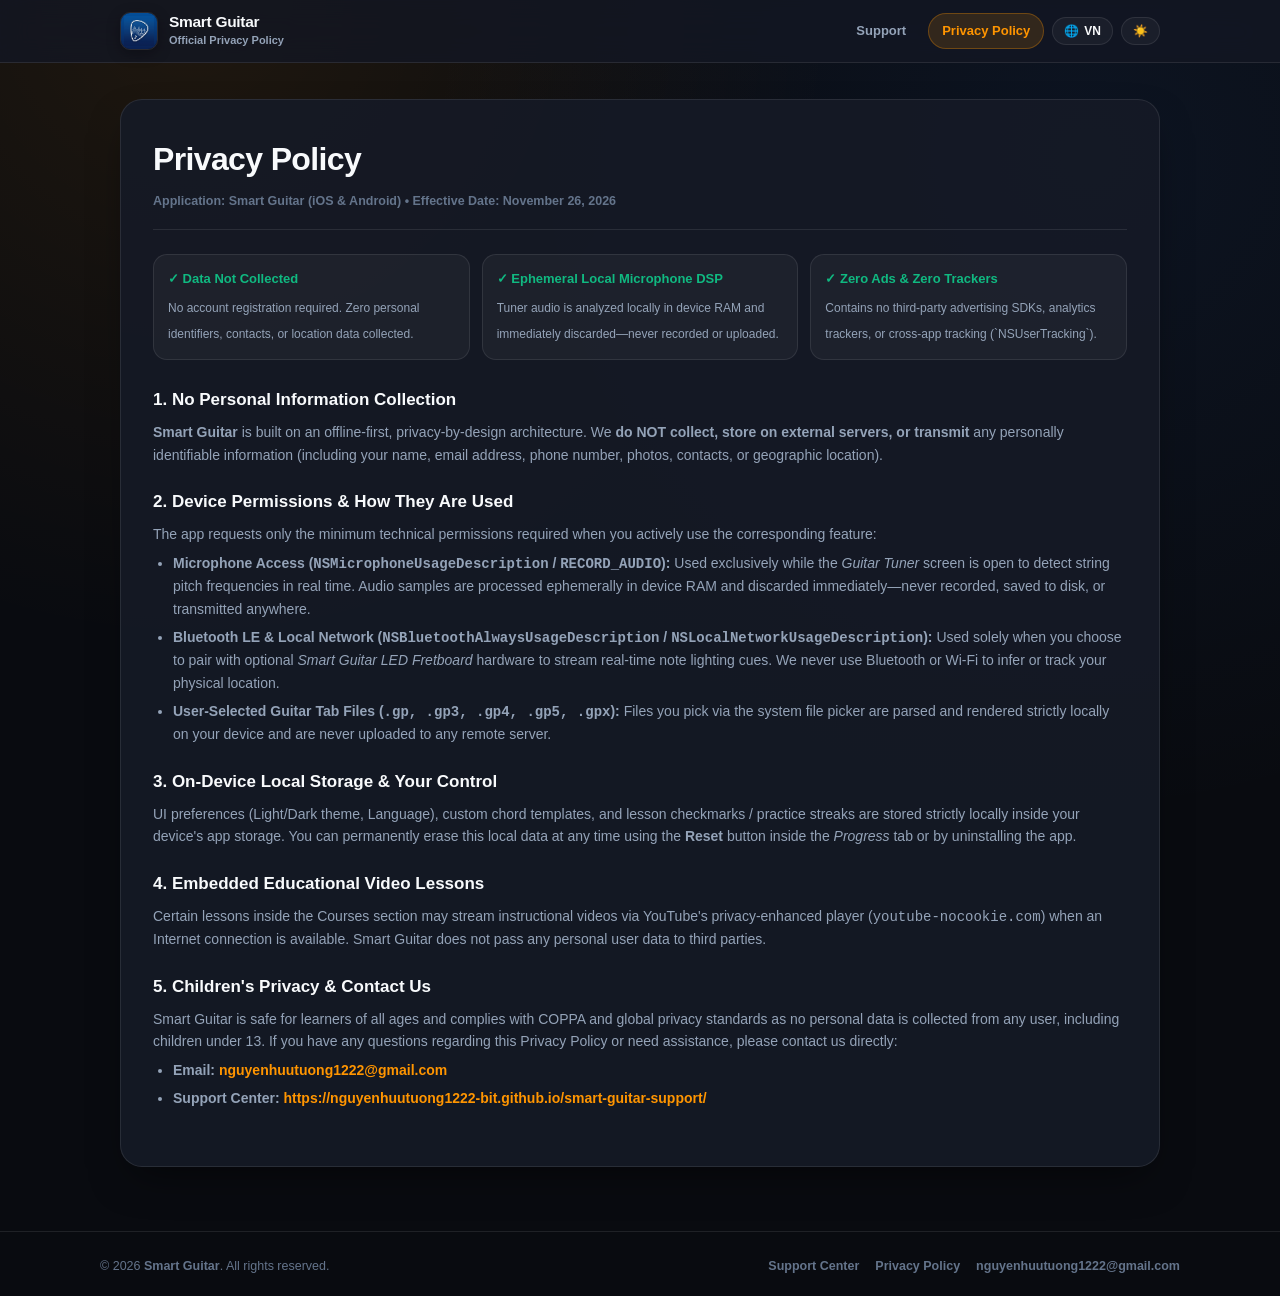
==== privacy.html @ 35b97bf7 "feat: launch bilingual Smart Guitar Support Center & Privacy Policy website" ====
<!DOCTYPE html>
<html lang="vi" data-lang="vi" data-theme="dark">
<head>
  <meta charset="UTF-8" />
  <meta name="viewport" content="width=device-width, initial-scale=1.0" />
  <title>Privacy Policy — Smart Guitar (iOS & Android)</title>
  <meta name="description" content="Official Privacy Policy for Smart Guitar on Apple App Store and Google Play Store." />
  <link rel="icon" type="image/png" href="assets/icon.png" />
  <link rel="apple-touch-icon" href="assets/icon.png" />
  <link rel="stylesheet" href="styles.css" />
  <script src="app.js"></script>
</head>
<body>
  <!-- Header -->
  <header class="topbar">
    <div class="topbar-inner">
      <a href="index.html" class="brand">
        <img src="assets/icon.png" alt="Smart Guitar Icon" class="brand-icon" />
        <div class="brand-text">
          <span class="brand-name">Smart Guitar</span>
          <span class="brand-tag" data-vi>Chính sách Quyền riêng tư</span>
          <span data-tag class="brand-tag" data-en>Official Privacy Policy</span>
        </div>
      </a>

      <nav class="nav-actions">
        <a href="index.html" class="nav-link">
          <span data-vi>Hỗ trợ</span>
          <span data-en>Support</span>
        </a>
        <a href="privacy.html" class="nav-link is-active">
          <span data-vi>Quyền riêng tư</span>
          <span data-en>Privacy Policy</span>
        </a>
        <button type="button" id="lang-toggle-btn" class="pill-btn" title="Switch Language / Đổi ngôn ngữ">
          <span>🌐</span>
          <span id="lang-toggle-label">EN</span>
        </button>
        <button type="button" id="theme-toggle-btn" class="pill-btn" title="Toggle Theme / Đổi giao diện">
          <span id="theme-toggle-label">☀️</span>
        </button>
      </nav>
    </div>
  </header>

  <main class="container">
    <article class="doc-card">
      <h1 data-vi>Chính sách Quyền riêng tư (Privacy Policy)</h1>
      <h1 data-en>Privacy Policy</h1>

      <p class="doc-updated">
        <span data-vi>Ứng dụng: <strong>Smart Guitar - Học Đàn Trực Quan</strong> (iOS & Android) • Hiệu lực cập nhật: 26/11/2026</span>
        <span data-en>Application: <strong>Smart Guitar</strong> (iOS & Android) • Effective Date: November 26, 2026</span>
      </p>

      <!-- Apple Nutrition Label Summary -->
      <div class="doc-summary-grid">
        <div class="doc-pill-card">
          <strong data-vi>✓ Không thu thập dữ liệu cá nhân</strong>
          <strong data-en>✓ Data Not Collected</strong>
          <span data-vi>Không yêu cầu đăng ký tài khoản, không thu thập tên, email, danh bạ hay vị trí của bạn.</span>
          <span data-en>No account registration required. Zero personal identifiers, contacts, or location data collected.</span>
        </div>
        <div class="doc-pill-card">
          <strong data-vi>✓ Xử lý Micro tức thời trên RAM</strong>
          <strong data-en>✓ Ephemeral Local Microphone DSP</strong>
          <span data-vi>Âm thanh lên dây đàn chỉ phân tích tần số trực tiếp trên máy, tuyệt đối không ghi âm hay gửi lên mạng.</span>
          <span data-en>Tuner audio is analyzed locally in device RAM and immediately discarded—never recorded or uploaded.</span>
        </div>
        <div class="doc-pill-card">
          <strong data-vi>✓ Không quảng cáo & Không theo dõi</strong>
          <strong data-en>✓ Zero Ads & Zero Trackers</strong>
          <span data-vi>Không tích hợp SDK quảng cáo bên thứ ba và không chia sẻ dữ liệu với bất kỳ nhà môi giới dữ liệu nào.</span>
          <span data-en>Contains no third-party advertising SDKs, analytics trackers, or cross-app tracking (`NSUserTracking`).</span>
        </div>
      </div>

      <!-- Section 1 -->
      <section class="doc-section">
        <h2 data-vi>1. Cam kết không thu thập thông tin cá nhân</h2>
        <h2 data-en>1. No Personal Information Collection</h2>
        <p data-vi>
          <strong>Smart Guitar</strong> được thiết kế theo nguyên tắc ưu tiên quyền riêng tư và hoạt động ngoại tuyến (Offline-first). Chúng tôi <strong>không thu thập, không lưu trữ trên máy chủ và không truyền tải</strong> bất kỳ thông tin nhận dạng cá nhân nào của người dùng (bao gồm họ tên, địa chỉ email, số điện thoại, hình ảnh, danh bạ hay vị trí địa lý).
        </p>
        <p data-en>
          <strong>Smart Guitar</strong> is built on an offline-first, privacy-by-design architecture. We <strong>do NOT collect, store on external servers, or transmit</strong> any personally identifiable information (including your name, email address, phone number, photos, contacts, or geographic location).
        </p>
      </section>

      <!-- Section 2 -->
      <section class="doc-section">
        <h2 data-vi>2. Các quyền truy cập thiết bị & Mục đích sử dụng</h2>
        <h2 data-en>2. Device Permissions & How They Are Used</h2>
        <p data-vi>Ứng dụng chỉ yêu cầu các quyền kỹ thuật tối thiểu khi bạn chủ động mở tính năng tương ứng:</p>
        <p data-en>The app requests only the minimum technical permissions required when you actively use the corresponding feature:</p>
        <ul>
          <li data-vi>
            <strong>Quyền Microphone (<code>NSMicrophoneUsageDescription</code> / <code>RECORD_AUDIO</code>):</strong> Chỉ sử dụng khi bạn mở tính năng <em>Máy lên dây đàn (Tuner)</em> để nhận diện tần số cao độ của dây đàn theo thời gian thực. Tín hiệu âm thanh được xử lý tức thì trong bộ nhớ tạm (RAM) và hủy ngay lập tức — tuyệt đối không ghi âm, không lưu thành tệp và không gửi ra khỏi thiết bị.
          </li>
          <li data-en>
            <strong>Microphone Access (<code>NSMicrophoneUsageDescription</code> / <code>RECORD_AUDIO</code>):</strong> Used exclusively while the <em>Guitar Tuner</em> screen is open to detect string pitch frequencies in real time. Audio samples are processed ephemerally in device RAM and discarded immediately—never recorded, saved to disk, or transmitted anywhere.
          </li>

          <li data-vi>
            <strong>Quyền Bluetooth (BLE) & Mạng nội bộ (<code>NSBluetoothAlwaysUsageDescription</code> / <code>NSLocalNetworkUsageDescription</code>):</strong> Chỉ sử dụng khi bạn chủ động kết nối với phần cứng tùy chọn <em>Cần đàn LED Smart Guitar</em> để truyền tín hiệu vị trí nốt sáng đèn. Chúng tôi hoàn toàn không dùng Bluetooth hay Wi-Fi để xác định hay theo dõi vị trí địa lý của bạn.
          </li>
          <li data-en>
            <strong>Bluetooth LE & Local Network (<code>NSBluetoothAlwaysUsageDescription</code> / <code>NSLocalNetworkUsageDescription</code>):</strong> Used solely when you choose to pair with optional <em>Smart Guitar LED Fretboard</em> hardware to stream real-time note lighting cues. We never use Bluetooth or Wi-Fi to infer or track your physical location.
          </li>

          <li data-vi>
            <strong>Tệp bản nhạc do người dùng chọn (<code>.gp, .gp3, .gp4, .gp5, .gpx</code>):</strong> Khi bạn chọn một tệp Guitar Pro từ thiết bị, ứng dụng đọc và hiển thị bản nhạc trực tiếp ngay trên điện thoại của bạn, không tải tệp của bạn lên bất kỳ máy chủ nào.
          </li>
          <li data-en>
            <strong>User-Selected Guitar Tab Files (<code>.gp, .gp3, .gp4, .gp5, .gpx</code>):</strong> Files you pick via the system file picker are parsed and rendered strictly locally on your device and are never uploaded to any remote server.
          </li>
        </ul>
      </section>

      <!-- Section 3 -->
      <section class="doc-section">
        <h2 data-vi>3. Dữ liệu lưu cục bộ trên thiết bị & Quyền kiểm soát của bạn</h2>
        <h2 data-en>3. On-Device Local Storage & Your Control</h2>
        <p data-vi>
          Các tùy chọn giao diện (Sáng/Tối, Ngôn ngữ), mẫu vòng hợp âm tự lưu và tiến độ bài học / chuỗi ngày tập được lưu hoàn toàn cục bộ trong bộ nhớ ứng dụng trên chính thiết bị của bạn. Bạn có toàn quyền xóa sạch dữ liệu này bất cứ lúc nào bằng nút <strong>Đặt lại</strong> trong trang <em>Tiến độ</em> hoặc gỡ cài đặt ứng dụng.
        </p>
        <p data-en>
          UI preferences (Light/Dark theme, Language), custom chord templates, and lesson checkmarks / practice streaks are stored strictly locally inside your device's app storage. You can permanently erase this local data at any time using the <strong>Reset</strong> button inside the <em>Progress</em> tab or by uninstalling the app.
        </p>
      </section>

      <!-- Section 4 -->
      <section class="doc-section">
        <h2 data-vi>4. Nội dung video bài giảng nhúng</h2>
        <h2 data-en>4. Embedded Educational Video Lessons</h2>
        <p data-vi>
          Một số bài học trong mục Khóa học có thể phát video hướng dẫn thông qua chế độ tăng cường quyền riêng tư của YouTube (<code>youtube-nocookie.com</code>) khi thiết bị có kết nối Internet. Smart Guitar không gửi bất kỳ thông tin cá nhân nào của bạn cho bên thứ ba.
        </p>
        <p data-en>
          Certain lessons inside the Courses section may stream instructional videos via YouTube's privacy-enhanced player (<code>youtube-nocookie.com</code>) when an Internet connection is available. Smart Guitar does not pass any personal user data to third parties.
        </p>
      </section>

      <!-- Section 5 -->
      <section class="doc-section">
        <h2 data-vi>5. Quyền riêng tư của trẻ em & Liên hệ</h2>
        <h2 data-en>5. Children's Privacy & Contact Us</h2>
        <p data-vi>
          Ứng dụng an toàn cho người học ở mọi lứa tuổi, tuân thủ quy định bảo vệ trẻ em (COPPA / GDPR-K) do không thu thập bất kỳ dữ liệu cá nhân nào. Nếu bạn có bất kỳ câu hỏi nào về Chính sách Quyền riêng tư hoặc cần hỗ trợ kỹ thuật, vui lòng liên hệ trực tiếp với chúng tôi:
        </p>
        <p data-en>
          Smart Guitar is safe for learners of all ages and complies with COPPA and global privacy standards as no personal data is collected from any user, including children under 13. If you have any questions regarding this Privacy Policy or need assistance, please contact us directly:
        </p>
        <ul>
          <li><strong>Email:</strong> <a href="mailto:nguyenhuutuong1222@gmail.com" style="color: var(--accent); font-weight: 700;">nguyenhuutuong1222@gmail.com</a></li>
          <li>
            <strong data-vi>Trung tâm Hỗ trợ:</strong>
            <strong data-en>Support Center:</strong>
            <a href="index.html" style="color: var(--accent); font-weight: 700;">https://nguyenhuutuong1222-bit.github.io/smart-guitar-support/</a>
          </li>
        </ul>
      </section>
    </article>
  </main>

  <footer class="footer">
    <div class="footer-inner">
      <div>
        © 2026 <strong>Smart Guitar</strong>.
        <span data-vi>Mọi quyền được bảo lưu.</span>
        <span data-en>All rights reserved.</span>
      </div>
      <div class="footer-links">
        <a href="index.html">
          <span data-vi>Trung tâm Hỗ trợ</span>
          <span data-en>Support Center</span>
        </a>
        <a href="privacy.html">
          <span data-vi>Chính sách Quyền riêng tư</span>
          <span data-en>Privacy Policy</span>
        </a>
        <a href="mailto:nguyenhuutuong1222@gmail.com">nguyenhuutuong1222@gmail.com</a>
      </div>
    </div>
  </footer>
</body>
</html>
---- styles.css ----
:root {
  --bg: #090b10;
  --bg-elev: rgba(19, 23, 34, 0.86);
  --bg-card: rgba(22, 26, 38, 0.9);
  --bg-soft: rgba(255, 255, 255, 0.04);
  --border: rgba(255, 255, 255, 0.09);
  --border-strong: rgba(255, 255, 255, 0.16);
  --text: #f8fafc;
  --text-sub: #94a3b8;
  --text-muted: #64748b;
  --accent: #ff9500;
  --accent-deep: #ea580c;
  --accent-soft: rgba(255, 149, 0, 0.14);
  --emerald: #10b981;
  --emerald-soft: rgba(16, 185, 129, 0.14);
  --blue: #3b82f6;
  --blue-soft: rgba(59, 130, 246, 0.14);
  --shadow: 0 18px 42px -14px rgba(0, 0, 0, 0.55);
}

html[data-theme="light"] {
  --bg: #f4f6fb;
  --bg-elev: rgba(255, 255, 255, 0.92);
  --bg-card: #ffffff;
  --bg-soft: #f8fafc;
  --border: #cbd5e1;
  --border-strong: #94a3b8;
  --text: #0f172a;
  --text-sub: #475569;
  --text-muted: #64748b;
  --accent: #d97706;
  --accent-deep: #b45309;
  --accent-soft: #fff7ed;
  --emerald: #059669;
  --emerald-soft: #ecfdf5;
  --blue: #2563eb;
  --blue-soft: #eff6ff;
  --shadow: 0 14px 34px -12px rgba(15, 23, 42, 0.1);
}

* {
  box-sizing: border-box;
  margin: 0;
  padding: 0;
}

html {
  scroll-behavior: smooth;
  font-family: -apple-system, BlinkMacSystemFont, "Segoe UI", Roboto, Helvetica, Arial, sans-serif;
  background: var(--bg);
  color: var(--text);
  line-height: 1.6;
  -webkit-font-smoothing: antialiased;
}

body {
  min-height: 100vh;
  background:
    radial-gradient(circle at 15% 0%, rgba(255, 149, 0, 0.09), transparent 38%),
    radial-gradient(circle at 85% 12%, rgba(59, 130, 246, 0.08), transparent 42%),
    var(--bg);
  color: var(--text);
  display: flex;
  flex-direction: column;
}

a {
  color: inherit;
  text-decoration: none;
}

/* Language Toggle Visibility */
html[data-lang="vi"] [data-en] { display: none !important; }
html[data-lang="en"] [data-vi] { display: none !important; }

/* Topbar */
.topbar {
  position: sticky;
  top: 0;
  z-index: 50;
  background: var(--bg-elev);
  backdrop-filter: blur(16px) saturate(160%);
  -webkit-backdrop-filter: blur(16px) saturate(160%);
  border-bottom: 1px solid var(--border);
}

.topbar-inner {
  max-width: 1080px;
  margin: 0 auto;
  padding: 12px 20px;
  display: flex;
  align-items: center;
  justify-content: space-between;
  gap: 14px;
}

.brand {
  display: flex;
  align-items: center;
  gap: 11px;
  min-width: 0;
}

.brand-icon {
  width: 38px;
  height: 38px;
  border-radius: 10px;
  object-fit: cover;
  box-shadow: 0 4px 14px rgba(0, 0, 0, 0.28);
  border: 1px solid var(--border);
  flex-shrink: 0;
}

.brand-text {
  display: flex;
  flex-direction: column;
  min-width: 0;
}

.brand-name {
  font-size: 15.5px;
  font-weight: 800;
  letter-spacing: -0.02em;
  line-height: 1.2;
}

.brand-tag {
  font-size: 11px;
  font-weight: 600;
  color: var(--text-sub);
}

.nav-actions {
  display: flex;
  align-items: center;
  gap: 8px;
  flex-wrap: wrap;
}

.nav-link {
  font-size: 13px;
  font-weight: 700;
  padding: 7px 13px;
  border-radius: 999px;
  color: var(--text-sub);
  border: 1px solid transparent;
  transition: all 0.18s ease;
}

.nav-link:hover {
  color: var(--text);
  background: var(--bg-soft);
}

.nav-link.is-active {
  color: var(--accent);
  background: var(--accent-soft);
  border-color: rgba(255, 149, 0, 0.3);
}

.pill-btn {
  cursor: pointer;
  appearance: none;
  background: var(--bg-soft);
  border: 1px solid var(--border);
  color: var(--text);
  border-radius: 999px;
  padding: 6px 11px;
  font-size: 12px;
  font-weight: 700;
  display: inline-flex;
  align-items: center;
  gap: 5px;
  transition: all 0.18s ease;
}

.pill-btn:hover {
  border-color: var(--border-strong);
}

/* Container */
.container {
  max-width: 1080px;
  width: 100%;
  margin: 0 auto;
  padding: 36px 20px 64px;
  flex: 1;
}

/* Hero Section */
.hero {
  background: var(--bg-card);
  border: 1px solid var(--border);
  border-radius: 24px;
  padding: 34px 30px;
  box-shadow: var(--shadow);
  display: grid;
  grid-template-columns: 1.25fr 0.75fr;
  gap: 28px;
  align-items: center;
  margin-bottom: 24px;
}

.hero-badge {
  display: inline-flex;
  align-items: center;
  gap: 7px;
  padding: 5px 12px;
  border-radius: 999px;
  background: var(--emerald-soft);
  color: var(--emerald);
  border: 1px solid rgba(16, 185, 129, 0.28);
  font-size: 11.5px;
  font-weight: 800;
  letter-spacing: 0.03em;
  text-transform: uppercase;
  margin-bottom: 14px;
}

.hero-dot {
  width: 7px;
  height: 7px;
  border-radius: 50%;
  background: var(--emerald);
  box-shadow: 0 0 8px var(--emerald);
}

.hero h1 {
  font-size: clamp(26px, 4vw, 36px);
  font-weight: 900;
  letter-spacing: -0.03em;
  line-height: 1.18;
  margin-bottom: 12px;
}

.hero p {
  font-size: 15px;
  color: var(--text-sub);
  max-width: 580px;
  margin-bottom: 20px;
}

.hero-ctas {
  display: flex;
  flex-wrap: wrap;
  gap: 10px;
}

.btn-primary {
  cursor: pointer;
  display: inline-flex;
  align-items: center;
  gap: 8px;
  background: linear-gradient(135deg, #ff9500, #ea580c);
  color: #090b10;
  font-weight: 800;
  font-size: 13.5px;
  padding: 11px 20px;
  border-radius: 13px;
  border: none;
  box-shadow: 0 8px 22px rgba(249, 115, 22, 0.32);
  transition: transform 0.15s ease, filter 0.15s ease;
}

html[data-theme="light"] .btn-primary {
  color: #ffffff;
}

.btn-primary:hover {
  transform: translateY(-1px);
  filter: brightness(1.06);
}

.btn-secondary {
  cursor: pointer;
  display: inline-flex;
  align-items: center;
  gap: 8px;
  background: var(--bg-soft);
  color: var(--text);
  font-weight: 700;
  font-size: 13.5px;
  padding: 11px 18px;
  border-radius: 13px;
  border: 1px solid var(--border);
  transition: all 0.15s ease;
}

.btn-secondary:hover {
  border-color: var(--accent);
  color: var(--accent);
}

.contact-quick-card {
  background: var(--bg-soft);
  border: 1px solid var(--border);
  border-radius: 18px;
  padding: 20px;
  display: flex;
  flex-direction: column;
  gap: 12px;
}

.contact-quick-label {
  font-size: 11px;
  font-weight: 800;
  text-transform: uppercase;
  letter-spacing: 0.06em;
  color: var(--text-muted);
}

.contact-email-box {
  display: flex;
  align-items: center;
  justify-content: space-between;
  gap: 8px;
  padding: 10px 12px;
  background: var(--bg-card);
  border: 1px solid var(--border);
  border-radius: 12px;
  font-family: ui-monospace, SFMono-Regular, Menlo, monospace;
  font-size: 12.5px;
  font-weight: 700;
  word-break: break-all;
}

.copy-btn {
  cursor: pointer;
  background: var(--accent-soft);
  color: var(--accent);
  border: 1px solid rgba(255, 149, 0, 0.3);
  border-radius: 8px;
  padding: 5px 9px;
  font-size: 11px;
  font-weight: 800;
  flex-shrink: 0;
}

.copy-btn:hover {
  filter: brightness(1.1);
}

.contact-meta-row {
  display: flex;
  align-items: center;
  justify-content: space-between;
  font-size: 12px;
  color: var(--text-sub);
  padding-top: 4px;
  border-top: 1px solid var(--border);
}

/* Bento Feature Grid */
.section-head {
  margin: 30px 0 14px;
  display: flex;
  align-items: baseline;
  justify-content: space-between;
  gap: 12px;
  flex-wrap: wrap;
}

.section-title {
  font-size: 20px;
  font-weight: 800;
  letter-spacing: -0.02em;
}

.section-sub {
  font-size: 13px;
  color: var(--text-sub);
}

.bento-grid-4 {
  display: grid;
  grid-template-columns: repeat(4, minmax(0, 1fr));
  gap: 14px;
}

.bento-card {
  background: var(--bg-card);
  border: 1px solid var(--border);
  border-radius: 18px;
  padding: 20px;
  box-shadow: var(--shadow);
  display: flex;
  flex-direction: column;
  gap: 10px;
}

.icon-box {
  width: 40px;
  height: 40px;
  border-radius: 12px;
  display: flex;
  align-items: center;
  justify-content: center;
  font-weight: 800;
}

.icon-box--amber { background: var(--accent-soft); color: var(--accent); border: 1px solid rgba(255, 149, 0, 0.28); }
.icon-box--emerald { background: var(--emerald-soft); color: var(--emerald); border: 1px solid rgba(16, 185, 129, 0.28); }
.icon-box--blue { background: var(--blue-soft); color: var(--blue); border: 1px solid rgba(59, 130, 246, 0.28); }
.icon-box--rose { background: rgba(244, 63, 94, 0.14); color: #f43f5e; border: 1px solid rgba(244, 63, 94, 0.28); }

.bento-card h3 {
  font-size: 15px;
  font-weight: 800;
}

.bento-card p {
  font-size: 13px;
  color: var(--text-sub);
  line-height: 1.55;
}

/* Two Column Support Workspace */
.support-split {
  display: grid;
  grid-template-columns: 1.2fr 0.8fr;
  gap: 18px;
  margin-top: 28px;
  align-items: start;
}

/* Search & FAQ Accordion */
.faq-search-wrap {
  position: relative;
  margin-bottom: 12px;
}

.faq-search {
  width: 100%;
  background: var(--bg-soft);
  border: 1px solid var(--border);
  border-radius: 12px;
  padding: 11px 14px 11px 38px;
  color: var(--text);
  font-size: 13.5px;
  outline: none;
  transition: border-color 0.18s ease;
}

.faq-search:focus {
  border-color: var(--accent);
}

.faq-search-icon {
  position: absolute;
  left: 12px;
  top: 50%;
  transform: translateY(-50%);
  color: var(--text-muted);
  pointer-events: none;
}

.faq-list {
  display: flex;
  flex-direction: column;
  gap: 10px;
}

.faq-item {
  background: var(--bg-card);
  border: 1px solid var(--border);
  border-radius: 15px;
  overflow: hidden;
  transition: border-color 0.18s ease;
}

.faq-item.is-open {
  border-color: rgba(255, 149, 0, 0.4);
}

.faq-q {
  width: 100%;
  cursor: pointer;
  background: transparent;
  border: none;
  color: var(--text);
  padding: 15px 18px;
  text-align: left;
  font-size: 14px;
  font-weight: 700;
  display: flex;
  align-items: center;
  justify-content: space-between;
  gap: 12px;
}

.faq-chevron {
  transition: transform 0.2s ease;
  color: var(--text-muted);
  flex-shrink: 0;
}

.faq-item.is-open .faq-chevron {
  transform: rotate(180deg);
  color: var(--accent);
}

.faq-a {
  display: none;
  padding: 0 18px 16px;
  font-size: 13.5px;
  color: var(--text-sub);
  border-top: 1px solid var(--border);
  padding-top: 12px;
}

.faq-item.is-open .faq-a {
  display: block;
}

/* Support Ticket Form */
.form-group {
  display: flex;
  flex-direction: column;
  gap: 6px;
  margin-bottom: 12px;
}

.form-label {
  font-size: 12px;
  font-weight: 700;
  color: var(--text-sub);
}

.form-control {
  width: 100%;
  background: var(--bg-soft);
  border: 1px solid var(--border);
  border-radius: 11px;
  padding: 10px 12px;
  color: var(--text);
  font-size: 13.5px;
  font-family: inherit;
  outline: none;
}

.form-control:focus {
  border-color: var(--accent);
}

textarea.form-control {
  min-height: 96px;
  resize: vertical;
}

/* Privacy Policy Document Layout */
.doc-card {
  background: var(--bg-card);
  border: 1px solid var(--border);
  border-radius: 22px;
  padding: 34px 32px;
  box-shadow: var(--shadow);
}

.doc-card h1 {
  font-size: clamp(24px, 3.5vw, 32px);
  font-weight: 900;
  letter-spacing: -0.02em;
  margin-bottom: 6px;
}

.doc-updated {
  font-size: 12.5px;
  color: var(--text-muted);
  font-weight: 600;
  margin-bottom: 24px;
  padding-bottom: 18px;
  border-bottom: 1px solid var(--border);
}

.doc-summary-grid {
  display: grid;
  grid-template-columns: repeat(3, minmax(0, 1fr));
  gap: 12px;
  margin-bottom: 26px;
}

.doc-pill-card {
  background: var(--bg-soft);
  border: 1px solid var(--border);
  border-radius: 14px;
  padding: 14px;
}

.doc-pill-card strong {
  display: block;
  font-size: 13px;
  margin-bottom: 4px;
  color: var(--emerald);
}

.doc-pill-card span {
  font-size: 12px;
  color: var(--text-sub);
}

.doc-section {
  margin-bottom: 22px;
}

.doc-section h2 {
  font-size: 17px;
  font-weight: 800;
  margin-bottom: 8px;
  color: var(--text);
}

.doc-section p,
.doc-section li {
  font-size: 14px;
  color: var(--text-sub);
  margin-bottom: 6px;
}

.doc-section ul {
  padding-left: 20px;
}

/* Footer */
.footer {
  border-top: 1px solid var(--border);
  padding: 24px 20px;
  text-align: center;
  font-size: 12.5px;
  color: var(--text-muted);
}

.footer-inner {
  max-width: 1080px;
  margin: 0 auto;
  display: flex;
  align-items: center;
  justify-content: space-between;
  gap: 12px;
  flex-wrap: wrap;
}

.footer-links {
  display: flex;
  gap: 16px;
  font-weight: 600;
}

.footer-links a:hover {
  color: var(--accent);
}

/* Toast */
.toast {
  position: fixed;
  bottom: 22px;
  right: 22px;
  background: #10b981;
  color: #052e16;
  font-weight: 800;
  font-size: 13px;
  padding: 10px 16px;
  border-radius: 12px;
  box-shadow: 0 10px 25px rgba(0, 0, 0, 0.35);
  opacity: 0;
  transform: translateY(10px);
  pointer-events: none;
  transition: all 0.22s ease;
  z-index: 100;
}

.toast.is-visible {
  opacity: 1;
  transform: translateY(0);
}

@media (max-width: 900px) {
  .hero,
  .support-split {
    grid-template-columns: 1fr;
  }
  .bento-grid-4 {
    grid-template-columns: repeat(2, minmax(0, 1fr));
  }
  .doc-summary-grid {
    grid-template-columns: 1fr;
  }
}

@media (max-width: 560px) {
  .bento-grid-4 {
    grid-template-columns: 1fr;
  }
  .hero {
    padding: 24px 20px;
  }
  .doc-card {
    padding: 24px 18px;
  }
  .topbar-inner {
    padding: 10px 14px;
  }
  .brand-tag {
    display: none;
  }
}
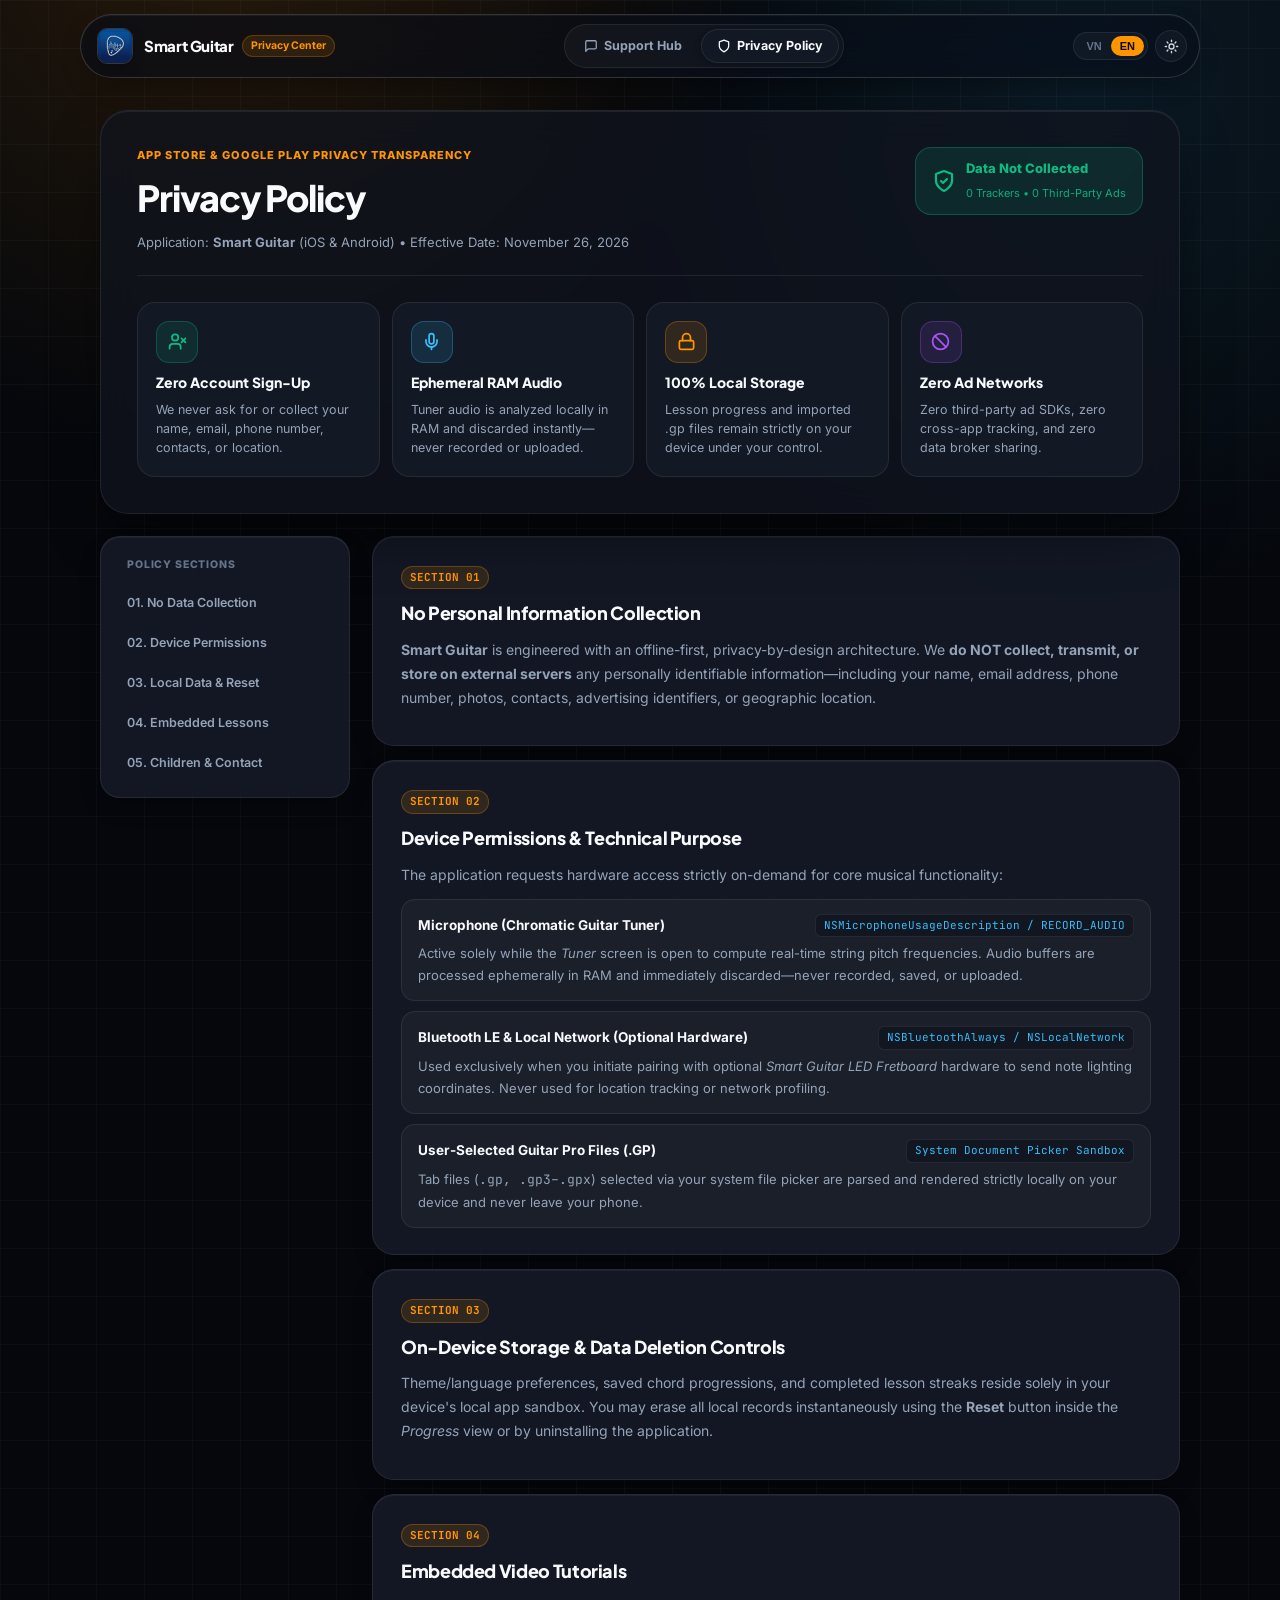
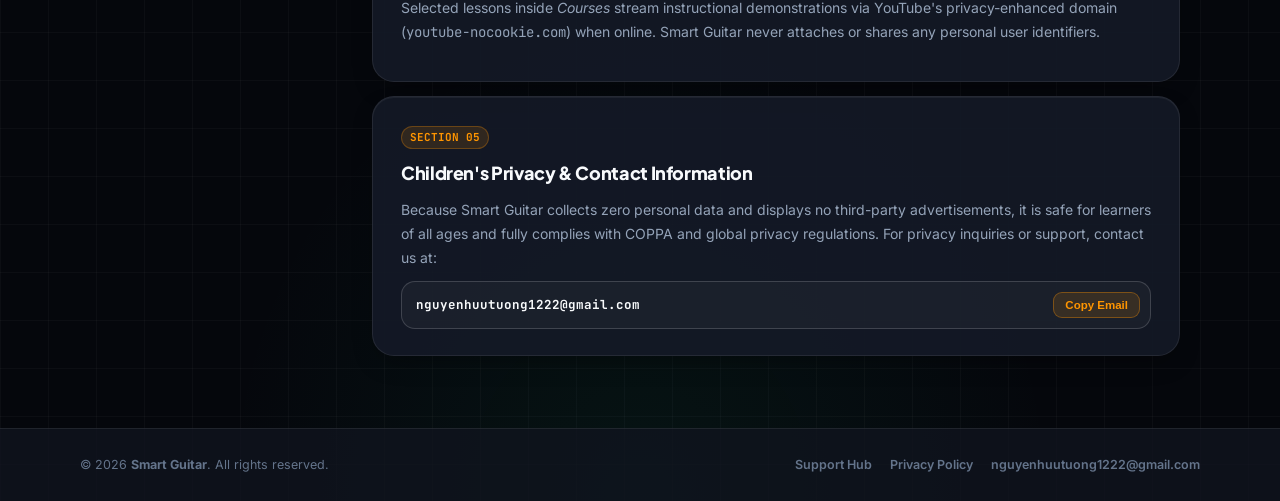
==== commit f6b594f0: "style: redesign Support Hub and Privacy Center with modern Bento Studio UI" ====
--- a/privacy.html
+++ b/privacy.html
@@ -4,163 +4,236 @@
   <meta charset="UTF-8" />
   <meta name="viewport" content="width=device-width, initial-scale=1.0" />
   <title>Privacy Policy — Smart Guitar (iOS & Android)</title>
-  <meta name="description" content="Official Privacy Policy for Smart Guitar on Apple App Store and Google Play Store." />
+  <meta name="description" content="Official Privacy Policy & Apple App Privacy Report for Smart Guitar on iOS and Android." />
   <link rel="icon" type="image/png" href="assets/icon.png" />
   <link rel="apple-touch-icon" href="assets/icon.png" />
-  <link rel="stylesheet" href="styles.css" />
-  <script src="app.js"></script>
+  <link rel="stylesheet" href="styles.css?v=2.0" />
+  <script src="app.js?v=2.0"></script>
 </head>
 <body>
-  <!-- Header -->
-  <header class="topbar">
-    <div class="topbar-inner">
+  <!-- Floating Capsule Navbar -->
+  <div class="nav-wrap">
+    <header class="navbar">
       <a href="index.html" class="brand">
-        <img src="assets/icon.png" alt="Smart Guitar Icon" class="brand-icon" />
-        <div class="brand-text">
+        <img src="assets/icon.png" alt="Smart Guitar" class="brand-icon" />
+        <div class="brand-meta">
           <span class="brand-name">Smart Guitar</span>
-          <span class="brand-tag" data-vi>Chính sách Quyền riêng tư</span>
-          <span data-tag class="brand-tag" data-en>Official Privacy Policy</span>
+          <span class="brand-chip" data-vi>Quyền riêng tư</span>
+          <span class="brand-chip" data-en>Privacy Center</span>
         </div>
       </a>
 
-      <nav class="nav-actions">
-        <a href="index.html" class="nav-link">
-          <span data-vi>Hỗ trợ</span>
-          <span data-en>Support</span>
+      <nav class="nav-center" aria-label="Primary Navigation">
+        <a href="index.html" class="nav-tab">
+          <svg width="14" height="14" viewBox="0 0 24 24" fill="none" stroke="currentColor" stroke-width="2.2" stroke-linecap="round" stroke-linejoin="round"><path d="M21 15a2 2 0 0 1-2 2H7l-4 4V5a2 2 0 0 1 2-2h14a2 2 0 0 1 2 2z"/></svg>
+          <span data-vi>Trung tâm Hỗ trợ</span>
+          <span data-en>Support Hub</span>
         </a>
-        <a href="privacy.html" class="nav-link is-active">
+        <a href="privacy.html" class="nav-tab is-active">
+          <svg width="14" height="14" viewBox="0 0 24 24" fill="none" stroke="currentColor" stroke-width="2.2" stroke-linecap="round" stroke-linejoin="round"><path d="M12 22s8-4 8-10V5l-8-3-8 3v7c0 6 8 10 8 10z"/></svg>
           <span data-vi>Quyền riêng tư</span>
           <span data-en>Privacy Policy</span>
         </a>
-        <button type="button" id="lang-toggle-btn" class="pill-btn" title="Switch Language / Đổi ngôn ngữ">
-          <span>🌐</span>
-          <span id="lang-toggle-label">EN</span>
+      </nav>
+
+      <div class="nav-controls">
+        <div class="seg-lang" role="group" aria-label="Language Switcher">
+          <button type="button" data-set-lang="vi" class="is-active">VN</button>
+          <button type="button" data-set-lang="en">EN</button>
+        </div>
+        <button type="button" id="theme-toggle-btn" class="icon-btn" aria-label="Toggle Light/Dark Theme">
+          <svg class="sun-ico" width="15" height="15" viewBox="0 0 24 24" fill="none" stroke="currentColor" stroke-width="2.2" stroke-linecap="round" stroke-linejoin="round"><circle cx="12" cy="12" r="4"/><path d="M12 2v2"/><path d="M12 20v2"/><path d="m4.93 4.93 1.41 1.41"/><path d="m17.66 17.66 1.41 1.41"/><path d="M2 12h2"/><path d="M20 12h2"/><path d="m6.34 17.66-1.41 1.41"/><path d="m19.07 4.93-1.41 1.41"/></svg>
+          <svg class="moon-ico" width="15" height="15" viewBox="0 0 24 24" fill="none" stroke="currentColor" stroke-width="2.2" stroke-linecap="round" stroke-linejoin="round"><path d="M12 3a6 6 0 0 0 9 9 9 9 0 1 1-9-9Z"/></svg>
         </button>
-        <button type="button" id="theme-toggle-btn" class="pill-btn" title="Toggle Theme / Đổi giao diện">
-          <span id="theme-toggle-label">☀️</span>
-        </button>
-      </nav>
+      </div>
+    </header>
+  </div>
+
+  <main class="container">
+    <!-- Apple App Privacy "Nutrition Label" Hero -->
+    <section class="privacy-hero">
+      <div class="nutrition-header">
+        <div>
+          <span class="sec-eyebrow" data-vi>Minh bạch dữ liệu chuẩn App Store & Google Play</span>
+          <span class="sec-eyebrow" data-en>App Store & Google Play Privacy Transparency</span>
+          <h1 data-vi>Chính sách Quyền riêng tư</h1>
+          <h1 data-en>Privacy Policy</h1>
+          <p class="nutrition-meta">
+            <span data-vi>Ứng dụng: <strong>Smart Guitar - Học Đàn Trực Quan</strong> • Cập nhật hiệu lực: 26/11/2026</span>
+            <span data-en>Application: <strong>Smart Guitar</strong> (iOS & Android) • Effective Date: November 26, 2026</span>
+          </p>
+        </div>
+
+        <div class="verified-seal">
+          <svg width="24" height="24" viewBox="0 0 24 24" fill="none" stroke="currentColor" stroke-width="2.2" stroke-linecap="round" stroke-linejoin="round"><path d="M12 22s8-4 8-10V5l-8-3-8 3v7c0 6 8 10 8 10z"/><path d="m9 12 2 2 4-4"/></svg>
+          <div>
+            <strong data-vi>Không thu thập dữ liệu</strong>
+            <strong data-en>Data Not Collected</strong>
+            <span data-vi>0 Theo dõi • 0 Quảng cáo bên thứ ba</span>
+            <span data-en>0 Trackers • 0 Third-Party Ads</span>
+          </div>
+        </div>
+      </div>
+
+      <!-- 4 Nutrition Cards -->
+      <div class="nutrition-grid">
+        <div class="nutrition-card">
+          <div class="tile-icon tile-icon--emerald">
+            <svg width="19" height="19" viewBox="0 0 24 24" fill="none" stroke="currentColor" stroke-width="2.2" stroke-linecap="round" stroke-linejoin="round"><path d="M16 21v-2a4 4 0 0 0-4-4H6a4 4 0 0 0-4 4v2"/><circle cx="9" cy="7" r="4"/><line x1="17" x2="22" y1="8" y2="13"/><line x1="22" x2="17" y1="8" y2="13"/></svg>
+          </div>
+          <h3 data-vi>Không cần Tài khoản</h3>
+          <h3 data-en>Zero Account Sign-Up</h3>
+          <p data-vi>Không thu thập tên, email, số điện thoại, danh bạ hay vị trí địa lý của người dùng.</p>
+          <p data-en>We never ask for or collect your name, email, phone number, contacts, or location.</p>
+        </div>
+
+        <div class="nutrition-card">
+          <div class="tile-icon tile-icon--cyan">
+            <svg width="19" height="19" viewBox="0 0 24 24" fill="none" stroke="currentColor" stroke-width="2.2" stroke-linecap="round" stroke-linejoin="round"><path d="M12 2a3 3 0 0 0-3 3v7a3 3 0 0 0 6 0V5a3 3 0 0 0-3-3Z"/><path d="M19 10v2a7 7 0 0 1-14 0v-2"/><line x1="12" x2="12" y1="19" y2="22"/></svg>
+          </div>
+          <h3 data-vi>Micro xử lý trên RAM</h3>
+          <h3 data-en>Ephemeral RAM Audio</h3>
+          <p data-vi>Tín hiệu Micro khi lên dây đàn được phân tích tức thời trên máy, không bao giờ ghi âm hay lưu tệp.</p>
+          <p data-en>Tuner audio is analyzed locally in RAM and discarded instantly—never recorded or uploaded.</p>
+        </div>
+
+        <div class="nutrition-card">
+          <div class="tile-icon tile-icon--amber">
+            <svg width="19" height="19" viewBox="0 0 24 24" fill="none" stroke="currentColor" stroke-width="2.2" stroke-linecap="round" stroke-linejoin="round"><rect width="18" height="11" x="3" y="11" rx="2"/><path d="M7 11V7a5 5 0 0 1 10 0v4"/></svg>
+          </div>
+          <h3 data-vi>Lưu trữ nội bộ 100%</h3>
+          <h3 data-en>100% Local Storage</h3>
+          <p data-vi>Tiến độ bài học và tệp .gp bạn mở nằm trọn trên điện thoại của bạn, xóa sạch bất cứ lúc nào.</p>
+          <p data-en>Lesson progress and imported .gp files remain strictly on your device under your control.</p>
+        </div>
+
+        <div class="nutrition-card">
+          <div class="tile-icon tile-icon--violet">
+            <svg width="19" height="19" viewBox="0 0 24 24" fill="none" stroke="currentColor" stroke-width="2.2" stroke-linecap="round" stroke-linejoin="round"><circle cx="12" cy="12" r="10"/><path d="m4.9 4.9 14.2 14.2"/></svg>
+          </div>
+          <h3 data-vi>Không Quảng cáo & SDK ẩn</h3>
+          <h3 data-en>Zero Ad Networks</h3>
+          <p data-vi>Không tích hợp AdMob, không theo dõi chéo ứng dụng (ATT) và không bán dữ liệu cho bên thứ ba.</p>
+          <p data-en>Zero third-party ad SDKs, zero cross-app tracking, and zero data broker sharing.</p>
+        </div>
+      </div>
+    </section>
+
+    <!-- 2-Column Sticky TOC + Detailed Legal Sections -->
+    <div class="privacy-layout">
+      <aside class="privacy-toc" aria-label="Table of Contents">
+        <span class="toc-title" data-vi>Mục lục chính sách</span>
+        <span class="toc-title" data-en>Policy Sections</span>
+        <a href="#sec-1" class="toc-link"><span data-vi>01. Không thu thập dữ liệu</span><span data-en>01. No Data Collection</span></a>
+        <a href="#sec-2" class="toc-link"><span data-vi>02. Quyền thiết bị & Mục đích</span><span data-en>02. Device Permissions</span></a>
+        <a href="#sec-3" class="toc-link"><span data-vi>03. Lưu trữ & Xóa dữ liệu</span><span data-en>03. Local Data & Reset</span></a>
+        <a href="#sec-4" class="toc-link"><span data-vi>04. Video bài giảng nhúng</span><span data-en>04. Embedded Lessons</span></a>
+        <a href="#sec-5" class="toc-link"><span data-vi>05. Trẻ em & Liên hệ</span><span data-en>05. Children & Contact</span></a>
+      </aside>
+
+      <div class="privacy-sections">
+        <!-- 01 -->
+        <section id="sec-1" class="policy-block">
+          <span class="policy-num">SECTION 01</span>
+          <h2 data-vi>Cam kết không thu thập thông tin cá nhân</h2>
+          <h2 data-en>No Personal Information Collection</h2>
+          <p data-vi>
+            <strong>Smart Guitar</strong> được kiến trúc theo mô hình ưu tiên ngoại tuyến (Offline-first). Chúng tôi <strong>không thu thập, không lưu trữ trên máy chủ từ xa và không truyền tải</strong> bất kỳ dữ liệu nhận dạng cá nhân nào của bạn — bao gồm họ tên, địa chỉ email, số điện thoại, hình ảnh, danh bạ, định danh thiết bị quảng cáo hay vị trí địa lý.
+          </p>
+          <p data-en>
+            <strong>Smart Guitar</strong> is engineered with an offline-first, privacy-by-design architecture. We <strong>do NOT collect, transmit, or store on external servers</strong> any personally identifiable information—including your name, email address, phone number, photos, contacts, advertising identifiers, or geographic location.
+          </p>
+        </section>
+
+        <!-- 02 -->
+        <section id="sec-2" class="policy-block">
+          <span class="policy-num">SECTION 02</span>
+          <h2 data-vi>Chi tiết các quyền truy cập thiết bị & Mục đích kỹ thuật</h2>
+          <h2 data-en>Device Permissions & Technical Purpose</h2>
+          <p data-vi>Ứng dụng chỉ yêu cầu quyền truy cập phần cứng tối thiểu đúng tại thời điểm bạn sử dụng tính năng tương ứng:</p>
+          <p data-en>The application requests hardware access strictly on-demand for core musical functionality:</p>
+
+          <div class="perm-list">
+            <div class="perm-item">
+              <div class="perm-item-head">
+                <strong data-vi>Microphone (Máy lên dây đàn Tuner)</strong>
+                <strong data-en>Microphone (Chromatic Guitar Tuner)</strong>
+                <code class="perm-code">NSMicrophoneUsageDescription / RECORD_AUDIO</code>
+              </div>
+              <p data-vi>Chỉ kích hoạt khi bạn mở màn hình <em>Tuner</em> để đo tần số dao động của dây đàn theo thời gian thực. Luồng mẫu âm thanh được tính toán trực tiếp trên bộ nhớ RAM và hủy ngay lập tức — tuyệt đối không ghi âm, không lưu tệp và không truyền qua Internet.</p>
+              <p data-en>Active solely while the <em>Tuner</em> screen is open to compute real-time string pitch frequencies. Audio buffers are processed ephemerally in RAM and immediately discarded—never recorded, saved, or uploaded.</p>
+            </div>
+
+            <div class="perm-item">
+              <div class="perm-item-head">
+                <strong data-vi>Bluetooth BLE & Mạng Wi-Fi nội bộ (Tùy chọn)</strong>
+                <strong data-en>Bluetooth LE & Local Network (Optional Hardware)</strong>
+                <code class="perm-code">NSBluetoothAlways / NSLocalNetwork</code>
+              </div>
+              <p data-vi>Chỉ sử dụng khi bạn chủ động ghép nối với phụ kiện phần cứng <em>Cần đàn LED Smart Guitar</em> để truyền tín hiệu vị trí ngăn đàn sáng đèn. Không bao giờ dùng để suy luận hay theo dõi vị trí người dùng.</p>
+              <p data-en>Used exclusively when you initiate pairing with optional <em>Smart Guitar LED Fretboard</em> hardware to send note lighting coordinates. Never used for location tracking or network profiling.</p>
+            </div>
+
+            <div class="perm-item">
+              <div class="perm-item-head">
+                <strong data-vi>Tệp bản nhạc do người dùng chọn (.GP)</strong>
+                <strong data-en>User-Selected Guitar Pro Files (.GP)</strong>
+                <code class="perm-code">System Document Picker Sandbox</code>
+              </div>
+              <p data-vi>Các tệp <code>.gp, .gp3, .gp4, .gp5, .gpx</code> bạn chọn được giải mã và dựng khuông nhạc trực tiếp ngay trên thiết bị, không tải tệp của bạn lên bất kỳ máy chủ nào.</p>
+              <p data-en>Tab files (<code>.gp, .gp3–.gpx</code>) selected via your system file picker are parsed and rendered strictly locally on your device and never leave your phone.</p>
+            </div>
+          </div>
+        </section>
+
+        <!-- 03 -->
+        <section id="sec-3" class="policy-block">
+          <span class="policy-num">SECTION 03</span>
+          <h2 data-vi>Lưu trữ cục bộ & Quyền chủ động xóa dữ liệu</h2>
+          <h2 data-en>On-Device Storage & Data Deletion Controls</h2>
+          <p data-vi>
+            Tùy chọn giao diện (Sáng/Tối, Ngôn ngữ), mẫu vòng hợp âm tự tạo và lịch sử bài học hoàn thành chỉ lưu trong bộ nhớ cục bộ của ứng dụng trên điện thoại của bạn. Bạn có thể xóa toàn bộ dữ liệu này ngay lập tức bằng nút <strong>Đặt lại</strong> ở góc phải trên cùng của trang <em>Tiến độ</em>, hoặc xóa ứng dụng khỏi thiết bị.
+          </p>
+          <p data-en>
+            Theme/language preferences, saved chord progressions, and completed lesson streaks reside solely in your device's local app sandbox. You may erase all local records instantaneously using the <strong>Reset</strong> button inside the <em>Progress</em> view or by uninstalling the application.
+          </p>
+        </section>
+
+        <!-- 04 -->
+        <section id="sec-4" class="policy-block">
+          <span class="policy-num">SECTION 04</span>
+          <h2 data-vi>Nội dung bài giảng video nhúng</h2>
+          <h2 data-en>Embedded Video Tutorials</h2>
+          <p data-vi>
+            Một số bài giảng lý thuyết và thực hành trong mục <em>Khóa học</em> phát video minh họa thông qua trình phát tăng cường quyền riêng tư <code>youtube-nocookie.com</code> khi có kết nối mạng. Smart Guitar không thu thập hay đính kèm bất kỳ định danh cá nhân nào của người học.
+          </p>
+          <p data-en>
+            Selected lessons inside <em>Courses</em> stream instructional demonstrations via YouTube's privacy-enhanced domain (<code>youtube-nocookie.com</code>) when online. Smart Guitar never attaches or shares any personal user identifiers.
+          </p>
+        </section>
+
+        <!-- 05 -->
+        <section id="sec-5" class="policy-block">
+          <span class="policy-num">SECTION 05</span>
+          <h2 data-vi>An toàn cho mọi lứa tuổi & Thông tin liên hệ</h2>
+          <h2 data-en>Children's Privacy & Contact Information</h2>
+          <p data-vi>
+            Do không thu thập bất kỳ dữ liệu cá nhân nào và không chứa quảng cáo bên thứ ba, Smart Guitar an toàn cho người học ở mọi độ tuổi và tuân thủ đầy đủ tiêu chuẩn COPPA / GDPR-K. Mọi thắc mắc về quyền riêng tư hoặc yêu cầu hỗ trợ, vui lòng liên hệ:
+          </p>
+          <p data-en>
+            Because Smart Guitar collects zero personal data and displays no third-party advertisements, it is safe for learners of all ages and fully complies with COPPA and global privacy regulations. For privacy inquiries or support, contact us at:
+          </p>
+
+          <div class="email-copy-bar" style="margin-top: 12px;">
+            <span class="mono">nguyenhuutuong1222@gmail.com</span>
+            <button type="button" class="copy-pill js-copy-email">
+              <span data-vi>Sao chép Email</span>
+              <span data-en>Copy Email</span>
+            </button>
+          </div>
+        </section>
+      </div>
     </div>
-  </header>
-
-  <main class="container">
-    <article class="doc-card">
-      <h1 data-vi>Chính sách Quyền riêng tư (Privacy Policy)</h1>
-      <h1 data-en>Privacy Policy</h1>
-
-      <p class="doc-updated">
-        <span data-vi>Ứng dụng: <strong>Smart Guitar - Học Đàn Trực Quan</strong> (iOS & Android) • Hiệu lực cập nhật: 26/11/2026</span>
-        <span data-en>Application: <strong>Smart Guitar</strong> (iOS & Android) • Effective Date: November 26, 2026</span>
-      </p>
-
-      <!-- Apple Nutrition Label Summary -->
-      <div class="doc-summary-grid">
-        <div class="doc-pill-card">
-          <strong data-vi>✓ Không thu thập dữ liệu cá nhân</strong>
-          <strong data-en>✓ Data Not Collected</strong>
-          <span data-vi>Không yêu cầu đăng ký tài khoản, không thu thập tên, email, danh bạ hay vị trí của bạn.</span>
-          <span data-en>No account registration required. Zero personal identifiers, contacts, or location data collected.</span>
-        </div>
-        <div class="doc-pill-card">
-          <strong data-vi>✓ Xử lý Micro tức thời trên RAM</strong>
-          <strong data-en>✓ Ephemeral Local Microphone DSP</strong>
-          <span data-vi>Âm thanh lên dây đàn chỉ phân tích tần số trực tiếp trên máy, tuyệt đối không ghi âm hay gửi lên mạng.</span>
-          <span data-en>Tuner audio is analyzed locally in device RAM and immediately discarded—never recorded or uploaded.</span>
-        </div>
-        <div class="doc-pill-card">
-          <strong data-vi>✓ Không quảng cáo & Không theo dõi</strong>
-          <strong data-en>✓ Zero Ads & Zero Trackers</strong>
-          <span data-vi>Không tích hợp SDK quảng cáo bên thứ ba và không chia sẻ dữ liệu với bất kỳ nhà môi giới dữ liệu nào.</span>
-          <span data-en>Contains no third-party advertising SDKs, analytics trackers, or cross-app tracking (`NSUserTracking`).</span>
-        </div>
-      </div>
-
-      <!-- Section 1 -->
-      <section class="doc-section">
-        <h2 data-vi>1. Cam kết không thu thập thông tin cá nhân</h2>
-        <h2 data-en>1. No Personal Information Collection</h2>
-        <p data-vi>
-          <strong>Smart Guitar</strong> được thiết kế theo nguyên tắc ưu tiên quyền riêng tư và hoạt động ngoại tuyến (Offline-first). Chúng tôi <strong>không thu thập, không lưu trữ trên máy chủ và không truyền tải</strong> bất kỳ thông tin nhận dạng cá nhân nào của người dùng (bao gồm họ tên, địa chỉ email, số điện thoại, hình ảnh, danh bạ hay vị trí địa lý).
-        </p>
-        <p data-en>
-          <strong>Smart Guitar</strong> is built on an offline-first, privacy-by-design architecture. We <strong>do NOT collect, store on external servers, or transmit</strong> any personally identifiable information (including your name, email address, phone number, photos, contacts, or geographic location).
-        </p>
-      </section>
-
-      <!-- Section 2 -->
-      <section class="doc-section">
-        <h2 data-vi>2. Các quyền truy cập thiết bị & Mục đích sử dụng</h2>
-        <h2 data-en>2. Device Permissions & How They Are Used</h2>
-        <p data-vi>Ứng dụng chỉ yêu cầu các quyền kỹ thuật tối thiểu khi bạn chủ động mở tính năng tương ứng:</p>
-        <p data-en>The app requests only the minimum technical permissions required when you actively use the corresponding feature:</p>
-        <ul>
-          <li data-vi>
-            <strong>Quyền Microphone (<code>NSMicrophoneUsageDescription</code> / <code>RECORD_AUDIO</code>):</strong> Chỉ sử dụng khi bạn mở tính năng <em>Máy lên dây đàn (Tuner)</em> để nhận diện tần số cao độ của dây đàn theo thời gian thực. Tín hiệu âm thanh được xử lý tức thì trong bộ nhớ tạm (RAM) và hủy ngay lập tức — tuyệt đối không ghi âm, không lưu thành tệp và không gửi ra khỏi thiết bị.
-          </li>
-          <li data-en>
-            <strong>Microphone Access (<code>NSMicrophoneUsageDescription</code> / <code>RECORD_AUDIO</code>):</strong> Used exclusively while the <em>Guitar Tuner</em> screen is open to detect string pitch frequencies in real time. Audio samples are processed ephemerally in device RAM and discarded immediately—never recorded, saved to disk, or transmitted anywhere.
-          </li>
-
-          <li data-vi>
-            <strong>Quyền Bluetooth (BLE) & Mạng nội bộ (<code>NSBluetoothAlwaysUsageDescription</code> / <code>NSLocalNetworkUsageDescription</code>):</strong> Chỉ sử dụng khi bạn chủ động kết nối với phần cứng tùy chọn <em>Cần đàn LED Smart Guitar</em> để truyền tín hiệu vị trí nốt sáng đèn. Chúng tôi hoàn toàn không dùng Bluetooth hay Wi-Fi để xác định hay theo dõi vị trí địa lý của bạn.
-          </li>
-          <li data-en>
-            <strong>Bluetooth LE & Local Network (<code>NSBluetoothAlwaysUsageDescription</code> / <code>NSLocalNetworkUsageDescription</code>):</strong> Used solely when you choose to pair with optional <em>Smart Guitar LED Fretboard</em> hardware to stream real-time note lighting cues. We never use Bluetooth or Wi-Fi to infer or track your physical location.
-          </li>
-
-          <li data-vi>
-            <strong>Tệp bản nhạc do người dùng chọn (<code>.gp, .gp3, .gp4, .gp5, .gpx</code>):</strong> Khi bạn chọn một tệp Guitar Pro từ thiết bị, ứng dụng đọc và hiển thị bản nhạc trực tiếp ngay trên điện thoại của bạn, không tải tệp của bạn lên bất kỳ máy chủ nào.
-          </li>
-          <li data-en>
-            <strong>User-Selected Guitar Tab Files (<code>.gp, .gp3, .gp4, .gp5, .gpx</code>):</strong> Files you pick via the system file picker are parsed and rendered strictly locally on your device and are never uploaded to any remote server.
-          </li>
-        </ul>
-      </section>
-
-      <!-- Section 3 -->
-      <section class="doc-section">
-        <h2 data-vi>3. Dữ liệu lưu cục bộ trên thiết bị & Quyền kiểm soát của bạn</h2>
-        <h2 data-en>3. On-Device Local Storage & Your Control</h2>
-        <p data-vi>
-          Các tùy chọn giao diện (Sáng/Tối, Ngôn ngữ), mẫu vòng hợp âm tự lưu và tiến độ bài học / chuỗi ngày tập được lưu hoàn toàn cục bộ trong bộ nhớ ứng dụng trên chính thiết bị của bạn. Bạn có toàn quyền xóa sạch dữ liệu này bất cứ lúc nào bằng nút <strong>Đặt lại</strong> trong trang <em>Tiến độ</em> hoặc gỡ cài đặt ứng dụng.
-        </p>
-        <p data-en>
-          UI preferences (Light/Dark theme, Language), custom chord templates, and lesson checkmarks / practice streaks are stored strictly locally inside your device's app storage. You can permanently erase this local data at any time using the <strong>Reset</strong> button inside the <em>Progress</em> tab or by uninstalling the app.
-        </p>
-      </section>
-
-      <!-- Section 4 -->
-      <section class="doc-section">
-        <h2 data-vi>4. Nội dung video bài giảng nhúng</h2>
-        <h2 data-en>4. Embedded Educational Video Lessons</h2>
-        <p data-vi>
-          Một số bài học trong mục Khóa học có thể phát video hướng dẫn thông qua chế độ tăng cường quyền riêng tư của YouTube (<code>youtube-nocookie.com</code>) khi thiết bị có kết nối Internet. Smart Guitar không gửi bất kỳ thông tin cá nhân nào của bạn cho bên thứ ba.
-        </p>
-        <p data-en>
-          Certain lessons inside the Courses section may stream instructional videos via YouTube's privacy-enhanced player (<code>youtube-nocookie.com</code>) when an Internet connection is available. Smart Guitar does not pass any personal user data to third parties.
-        </p>
-      </section>
-
-      <!-- Section 5 -->
-      <section class="doc-section">
-        <h2 data-vi>5. Quyền riêng tư của trẻ em & Liên hệ</h2>
-        <h2 data-en>5. Children's Privacy & Contact Us</h2>
-        <p data-vi>
-          Ứng dụng an toàn cho người học ở mọi lứa tuổi, tuân thủ quy định bảo vệ trẻ em (COPPA / GDPR-K) do không thu thập bất kỳ dữ liệu cá nhân nào. Nếu bạn có bất kỳ câu hỏi nào về Chính sách Quyền riêng tư hoặc cần hỗ trợ kỹ thuật, vui lòng liên hệ trực tiếp với chúng tôi:
-        </p>
-        <p data-en>
-          Smart Guitar is safe for learners of all ages and complies with COPPA and global privacy standards as no personal data is collected from any user, including children under 13. If you have any questions regarding this Privacy Policy or need assistance, please contact us directly:
-        </p>
-        <ul>
-          <li><strong>Email:</strong> <a href="mailto:nguyenhuutuong1222@gmail.com" style="color: var(--accent); font-weight: 700;">nguyenhuutuong1222@gmail.com</a></li>
-          <li>
-            <strong data-vi>Trung tâm Hỗ trợ:</strong>
-            <strong data-en>Support Center:</strong>
-            <a href="index.html" style="color: var(--accent); font-weight: 700;">https://nguyenhuutuong1222-bit.github.io/smart-guitar-support/</a>
-          </li>
-        </ul>
-      </section>
-    </article>
   </main>
 
   <footer class="footer">
@@ -171,17 +244,13 @@
         <span data-en>All rights reserved.</span>
       </div>
       <div class="footer-links">
-        <a href="index.html">
-          <span data-vi>Trung tâm Hỗ trợ</span>
-          <span data-en>Support Center</span>
-        </a>
-        <a href="privacy.html">
-          <span data-vi>Chính sách Quyền riêng tư</span>
-          <span data-en>Privacy Policy</span>
-        </a>
+        <a href="index.html"><span data-vi>Trung tâm Hỗ trợ</span><span data-en>Support Hub</span></a>
+        <a href="privacy.html"><span data-vi>Chính sách Quyền riêng tư</span><span data-en>Privacy Policy</span></a>
         <a href="mailto:nguyenhuutuong1222@gmail.com">nguyenhuutuong1222@gmail.com</a>
       </div>
     </div>
   </footer>
+
+  <div id="toast" class="toast" role="status" aria-live="polite"></div>
 </body>
 </html>
--- a/styles.css
+++ b/styles.css
@@ -1,44 +1,66 @@
+@import url('https://fonts.googleapis.com/css2?family=Inter:wght@400;500;600;700&family=JetBrains+Mono:wght@500;700&family=Plus+Jakarta+Sans:wght@600;700;800&display=swap');
+
 :root {
-  --bg: #090b10;
-  --bg-elev: rgba(19, 23, 34, 0.86);
-  --bg-card: rgba(22, 26, 38, 0.9);
-  --bg-soft: rgba(255, 255, 255, 0.04);
-  --border: rgba(255, 255, 255, 0.09);
-  --border-strong: rgba(255, 255, 255, 0.16);
+  --bg: #05070c;
+  --bg-2: #0b0f19;
+  --surface: rgba(16, 20, 31, 0.76);
+  --surface-strong: rgba(20, 25, 38, 0.92);
+  --surface-hover: rgba(28, 35, 52, 0.92);
+  --surface-soft: rgba(255, 255, 255, 0.035);
+  --border: rgba(255, 255, 255, 0.08);
+  --border-highlight: rgba(255, 255, 255, 0.16);
   --text: #f8fafc;
+  --text-2: #cbd5e1;
   --text-sub: #94a3b8;
   --text-muted: #64748b;
-  --accent: #ff9500;
-  --accent-deep: #ea580c;
-  --accent-soft: rgba(255, 149, 0, 0.14);
+  --amber: #ff9500;
+  --amber-2: #f97316;
+  --amber-soft: rgba(255, 149, 0, 0.13);
   --emerald: #10b981;
-  --emerald-soft: rgba(16, 185, 129, 0.14);
-  --blue: #3b82f6;
-  --blue-soft: rgba(59, 130, 246, 0.14);
-  --shadow: 0 18px 42px -14px rgba(0, 0, 0, 0.55);
+  --emerald-soft: rgba(16, 185, 129, 0.13);
+  --cyan: #38bdf8;
+  --cyan-soft: rgba(56, 189, 248, 0.13);
+  --violet: #a855f7;
+  --violet-soft: rgba(168, 85, 247, 0.13);
+  --rose: #f43f5e;
+  --rose-soft: rgba(244, 63, 94, 0.13);
+  --nav-bg: rgba(11, 15, 24, 0.72);
+  --shadow-lg: 0 24px 60px -16px rgba(0, 0, 0, 0.65), inset 0 1px 0 rgba(255, 255, 255, 0.07);
+  --shadow-sm: 0 10px 28px -10px rgba(0, 0, 0, 0.45), inset 0 1px 0 rgba(255, 255, 255, 0.05);
+  --grid-line: rgba(255, 255, 255, 0.028);
 }
 
 html[data-theme="light"] {
-  --bg: #f4f6fb;
-  --bg-elev: rgba(255, 255, 255, 0.92);
-  --bg-card: #ffffff;
-  --bg-soft: #f8fafc;
-  --border: #cbd5e1;
-  --border-strong: #94a3b8;
-  --text: #0f172a;
+  --bg: #f6f8fc;
+  --bg-2: #eef2f9;
+  --surface: rgba(255, 255, 255, 0.88);
+  --surface-strong: #ffffff;
+  --surface-hover: #f8fafc;
+  --surface-soft: #f1f5f9;
+  --border: rgba(15, 23, 42, 0.09);
+  --border-highlight: rgba(15, 23, 42, 0.18);
+  --text: #090d16;
+  --text-2: #1e293b;
   --text-sub: #475569;
   --text-muted: #64748b;
-  --accent: #d97706;
-  --accent-deep: #b45309;
-  --accent-soft: #fff7ed;
+  --amber: #ea580c;
+  --amber-2: #d97706;
+  --amber-soft: rgba(234, 88, 12, 0.1);
   --emerald: #059669;
-  --emerald-soft: #ecfdf5;
-  --blue: #2563eb;
-  --blue-soft: #eff6ff;
-  --shadow: 0 14px 34px -12px rgba(15, 23, 42, 0.1);
-}
-
-* {
+  --emerald-soft: rgba(5, 150, 105, 0.1);
+  --cyan: #0284c7;
+  --cyan-soft: rgba(2, 132, 199, 0.1);
+  --violet: #7c3aed;
+  --violet-soft: rgba(124, 58, 237, 0.1);
+  --rose: #e11d48;
+  --rose-soft: rgba(225, 29, 72, 0.1);
+  --nav-bg: rgba(255, 255, 255, 0.82);
+  --shadow-lg: 0 24px 54px -18px rgba(15, 23, 42, 0.1), 0 2px 6px rgba(15, 23, 42, 0.04);
+  --shadow-sm: 0 10px 26px -10px rgba(15, 23, 42, 0.07), 0 1px 3px rgba(15, 23, 42, 0.03);
+  --grid-line: rgba(15, 23, 42, 0.035);
+}
+
+*, *::before, *::after {
   box-sizing: border-box;
   margin: 0;
   padding: 0;
@@ -46,22 +68,35 @@
 
 html {
   scroll-behavior: smooth;
-  font-family: -apple-system, BlinkMacSystemFont, "Segoe UI", Roboto, Helvetica, Arial, sans-serif;
+  font-family: 'Inter', -apple-system, BlinkMacSystemFont, "Segoe UI", sans-serif;
   background: var(--bg);
   color: var(--text);
   line-height: 1.6;
   -webkit-font-smoothing: antialiased;
 }
 
+h1, h2, h3, h4, .brand-name, .btn-primary, .btn-secondary {
+  font-family: 'Plus Jakarta Sans', 'Inter', -apple-system, sans-serif;
+}
+
+code, .mono {
+  font-family: 'JetBrains Mono', ui-monospace, SFMono-Regular, Menlo, monospace;
+}
+
 body {
   min-height: 100vh;
-  background:
-    radial-gradient(circle at 15% 0%, rgba(255, 149, 0, 0.09), transparent 38%),
-    radial-gradient(circle at 85% 12%, rgba(59, 130, 246, 0.08), transparent 42%),
-    var(--bg);
+  background-color: var(--bg);
+  background-image:
+    radial-gradient(ellipse 70% 45% at 18% -5%, rgba(255, 149, 0, 0.14), transparent 60%),
+    radial-gradient(ellipse 60% 40% at 85% 5%, rgba(56, 189, 248, 0.11), transparent 60%),
+    radial-gradient(ellipse 50% 35% at 50% 100%, rgba(16, 185, 129, 0.07), transparent 65%),
+    linear-gradient(to right, var(--grid-line) 1px, transparent 1px),
+    linear-gradient(to bottom, var(--grid-line) 1px, transparent 1px);
+  background-size: 100% 100%, 100% 100%, 100% 100%, 48px 48px, 48px 48px;
   color: var(--text);
   display: flex;
   flex-direction: column;
+  overflow-x: hidden;
 }
 
 a {
@@ -69,29 +104,33 @@
   text-decoration: none;
 }
 
-/* Language Toggle Visibility */
+/* Bilingual Toggle */
 html[data-lang="vi"] [data-en] { display: none !important; }
 html[data-lang="en"] [data-vi] { display: none !important; }
 
-/* Topbar */
-.topbar {
+/* Floating Capsule Navbar */
+.nav-wrap {
   position: sticky;
-  top: 0;
-  z-index: 50;
-  background: var(--bg-elev);
-  backdrop-filter: blur(16px) saturate(160%);
-  -webkit-backdrop-filter: blur(16px) saturate(160%);
-  border-bottom: 1px solid var(--border);
-}
-
-.topbar-inner {
-  max-width: 1080px;
+  top: 14px;
+  z-index: 60;
+  padding: 0 16px;
+  margin-top: 14px;
+}
+
+.navbar {
+  max-width: 1120px;
   margin: 0 auto;
-  padding: 12px 20px;
+  padding: 9px 12px 9px 16px;
+  border-radius: 999px;
+  background: var(--nav-bg);
+  backdrop-filter: blur(20px) saturate(180%);
+  -webkit-backdrop-filter: blur(20px) saturate(180%);
+  border: 1px solid var(--border-highlight);
+  box-shadow: var(--shadow-sm);
   display: flex;
   align-items: center;
   justify-content: space-between;
-  gap: 14px;
+  gap: 12px;
 }
 
 .brand {
@@ -102,164 +141,253 @@
 }
 
 .brand-icon {
-  width: 38px;
-  height: 38px;
+  width: 36px;
+  height: 36px;
   border-radius: 10px;
   object-fit: cover;
-  box-shadow: 0 4px 14px rgba(0, 0, 0, 0.28);
-  border: 1px solid var(--border);
+  box-shadow: 0 4px 12px rgba(0, 0, 0, 0.25);
+  border: 1px solid var(--border-highlight);
   flex-shrink: 0;
 }
 
-.brand-text {
-  display: flex;
-  flex-direction: column;
-  min-width: 0;
+.brand-meta {
+  display: flex;
+  align-items: center;
+  gap: 8px;
 }
 
 .brand-name {
-  font-size: 15.5px;
-  font-weight: 800;
-  letter-spacing: -0.02em;
-  line-height: 1.2;
-}
-
-.brand-tag {
-  font-size: 11px;
-  font-weight: 600;
-  color: var(--text-sub);
-}
-
-.nav-actions {
-  display: flex;
-  align-items: center;
-  gap: 8px;
-  flex-wrap: wrap;
-}
-
-.nav-link {
-  font-size: 13px;
+  font-size: 15px;
+  font-weight: 800;
+  letter-spacing: -0.025em;
+}
+
+.brand-chip {
+  font-size: 10.5px;
   font-weight: 700;
-  padding: 7px 13px;
+  padding: 2px 8px;
   border-radius: 999px;
-  color: var(--text-sub);
-  border: 1px solid transparent;
-  transition: all 0.18s ease;
-}
-
-.nav-link:hover {
+  background: var(--amber-soft);
+  color: var(--amber);
+  border: 1px solid rgba(255, 149, 0, 0.24);
+  white-space: nowrap;
+}
+
+.nav-center {
+  display: flex;
+  align-items: center;
+  gap: 4px;
+  background: var(--surface-soft);
+  border: 1px solid var(--border);
+  padding: 4px;
+  border-radius: 999px;
+}
+
+.nav-tab {
+  font-size: 12.5px;
+  font-weight: 700;
+  padding: 6px 15px;
+  border-radius: 999px;
+  color: var(--text-sub);
+  transition: all 0.2s cubic-bezier(0.16, 1, 0.3, 1);
+  display: inline-flex;
+  align-items: center;
+  gap: 6px;
+}
+
+.nav-tab:hover {
   color: var(--text);
-  background: var(--bg-soft);
-}
-
-.nav-link.is-active {
-  color: var(--accent);
-  background: var(--accent-soft);
-  border-color: rgba(255, 149, 0, 0.3);
-}
-
-.pill-btn {
+}
+
+.nav-tab.is-active {
+  background: var(--surface-strong);
+  color: var(--text);
+  box-shadow: 0 2px 8px rgba(0, 0, 0, 0.18);
+  border: 1px solid var(--border);
+}
+
+.nav-controls {
+  display: flex;
+  align-items: center;
+  gap: 7px;
+}
+
+.seg-lang {
+  display: inline-flex;
+  align-items: center;
+  background: var(--surface-soft);
+  border: 1px solid var(--border);
+  border-radius: 999px;
+  padding: 3px;
+}
+
+.seg-lang button {
   cursor: pointer;
   appearance: none;
-  background: var(--bg-soft);
-  border: 1px solid var(--border);
-  color: var(--text);
+  border: none;
+  background: transparent;
+  color: var(--text-muted);
+  font-size: 11px;
+  font-weight: 800;
+  padding: 4px 9px;
   border-radius: 999px;
-  padding: 6px 11px;
-  font-size: 12px;
-  font-weight: 700;
+  transition: all 0.18s ease;
+}
+
+.seg-lang button.is-active {
+  background: var(--amber);
+  color: #090b10;
+}
+
+html[data-theme="light"] .seg-lang button.is-active {
+  color: #ffffff;
+}
+
+.icon-btn {
+  cursor: pointer;
+  width: 32px;
+  height: 32px;
+  border-radius: 50%;
+  border: 1px solid var(--border);
+  background: var(--surface-soft);
+  color: var(--text-2);
   display: inline-flex;
   align-items: center;
-  gap: 5px;
+  justify-content: center;
   transition: all 0.18s ease;
 }
 
-.pill-btn:hover {
-  border-color: var(--border-strong);
-}
-
-/* Container */
+.icon-btn:hover {
+  border-color: var(--border-highlight);
+  transform: translateY(-1px);
+}
+
+html[data-theme="dark"] .sun-ico { display: block; }
+html[data-theme="dark"] .moon-ico { display: none; }
+html[data-theme="light"] .sun-ico { display: none; }
+html[data-theme="light"] .moon-ico { display: block; }
+
+/* Main Container */
 .container {
-  max-width: 1080px;
+  max-width: 1120px;
   width: 100%;
   margin: 0 auto;
-  padding: 36px 20px 64px;
+  padding: 32px 20px 72px;
   flex: 1;
 }
 
-/* Hero Section */
-.hero {
-  background: var(--bg-card);
-  border: 1px solid var(--border);
-  border-radius: 24px;
-  padding: 34px 30px;
-  box-shadow: var(--shadow);
+/* Hero Showcase */
+.hero-stage {
   display: grid;
-  grid-template-columns: 1.25fr 0.75fr;
-  gap: 28px;
-  align-items: center;
-  margin-bottom: 24px;
-}
-
-.hero-badge {
+  grid-template-columns: 1.18fr 0.82fr;
+  gap: 24px;
+  align-items: stretch;
+  margin-bottom: 22px;
+}
+
+.hero-main {
+  background: var(--surface);
+  backdrop-filter: blur(18px);
+  -webkit-backdrop-filter: blur(18px);
+  border: 1px solid var(--border);
+  border-radius: 28px;
+  padding: 38px 36px;
+  box-shadow: var(--shadow-lg);
+  position: relative;
+  overflow: hidden;
+  display: flex;
+  flex-direction: column;
+  justify-content: space-between;
+}
+
+.hero-main::before {
+  content: "";
+  position: absolute;
+  inset: 0;
+  border-radius: inherit;
+  padding: 1px;
+  background: linear-gradient(135deg, rgba(255, 149, 0, 0.35), transparent 40%, rgba(56, 189, 248, 0.2));
+  -webkit-mask: linear-gradient(#fff 0 0) content-box, linear-gradient(#fff 0 0);
+  -webkit-mask-composite: xor;
+  mask-composite: exclude;
+  pointer-events: none;
+}
+
+.status-pill {
   display: inline-flex;
   align-items: center;
-  gap: 7px;
-  padding: 5px 12px;
+  gap: 8px;
+  align-self: flex-start;
+  padding: 6px 13px;
   border-radius: 999px;
   background: var(--emerald-soft);
+  border: 1px solid rgba(16, 185, 129, 0.28);
   color: var(--emerald);
-  border: 1px solid rgba(16, 185, 129, 0.28);
   font-size: 11.5px;
-  font-weight: 800;
-  letter-spacing: 0.03em;
-  text-transform: uppercase;
-  margin-bottom: 14px;
-}
-
-.hero-dot {
+  font-weight: 700;
+  margin-bottom: 18px;
+}
+
+.pulse-dot {
   width: 7px;
   height: 7px;
   border-radius: 50%;
   background: var(--emerald);
-  box-shadow: 0 0 8px var(--emerald);
-}
-
-.hero h1 {
-  font-size: clamp(26px, 4vw, 36px);
-  font-weight: 900;
-  letter-spacing: -0.03em;
-  line-height: 1.18;
-  margin-bottom: 12px;
-}
-
-.hero p {
+  box-shadow: 0 0 0 0 rgba(16, 185, 129, 0.7);
+  animation: pulseRing 2.2s infinite;
+}
+
+@keyframes pulseRing {
+  0% { box-shadow: 0 0 0 0 rgba(16, 185, 129, 0.65); }
+  70% { box-shadow: 0 0 0 8px rgba(16, 185, 129, 0); }
+  100% { box-shadow: 0 0 0 0 rgba(16, 185, 129, 0); }
+}
+
+.hero-title {
+  font-size: clamp(28px, 3.8vw, 42px);
+  font-weight: 800;
+  letter-spacing: -0.035em;
+  line-height: 1.13;
+  margin-bottom: 14px;
+}
+
+.text-gradient {
+  background: linear-gradient(135deg, var(--amber) 0%, #fbbf24 50%, var(--cyan) 100%);
+  -webkit-background-clip: text;
+  background-clip: text;
+  -webkit-text-fill-color: transparent;
+}
+
+.hero-lead {
   font-size: 15px;
   color: var(--text-sub);
-  max-width: 580px;
-  margin-bottom: 20px;
-}
-
-.hero-ctas {
+  max-width: 540px;
+  margin-bottom: 26px;
+  line-height: 1.65;
+}
+
+.cta-row {
   display: flex;
   flex-wrap: wrap;
-  gap: 10px;
+  gap: 11px;
+  align-items: center;
 }
 
 .btn-primary {
   cursor: pointer;
   display: inline-flex;
   align-items: center;
-  gap: 8px;
-  background: linear-gradient(135deg, #ff9500, #ea580c);
+  justify-content: center;
+  gap: 9px;
+  padding: 12px 22px;
+  border-radius: 14px;
+  border: none;
+  background: linear-gradient(135deg, #ff9500 0%, #ea580c 100%);
   color: #090b10;
-  font-weight: 800;
   font-size: 13.5px;
-  padding: 11px 20px;
-  border-radius: 13px;
-  border: none;
-  box-shadow: 0 8px 22px rgba(249, 115, 22, 0.32);
-  transition: transform 0.15s ease, filter 0.15s ease;
+  font-weight: 800;
+  box-shadow: 0 10px 26px -6px rgba(249, 115, 22, 0.48);
+  transition: transform 0.18s ease, box-shadow 0.18s ease, filter 0.18s ease;
 }
 
 html[data-theme="light"] .btn-primary {
@@ -267,193 +395,385 @@
 }
 
 .btn-primary:hover {
-  transform: translateY(-1px);
-  filter: brightness(1.06);
+  transform: translateY(-2px);
+  filter: brightness(1.05);
+  box-shadow: 0 14px 30px -6px rgba(249, 115, 22, 0.58);
 }
 
 .btn-secondary {
   cursor: pointer;
   display: inline-flex;
   align-items: center;
+  justify-content: center;
   gap: 8px;
-  background: var(--bg-soft);
+  padding: 12px 18px;
+  border-radius: 14px;
+  background: var(--surface-soft);
+  border: 1px solid var(--border-highlight);
   color: var(--text);
+  font-size: 13.5px;
   font-weight: 700;
+  transition: all 0.18s ease;
+}
+
+.btn-secondary:hover {
+  border-color: var(--amber);
+  color: var(--amber);
+  transform: translateY(-1px);
+}
+
+/* Right Studio Interactive Card */
+.hero-studio-card {
+  background: var(--surface-strong);
+  border: 1px solid var(--border);
+  border-radius: 28px;
+  padding: 26px;
+  box-shadow: var(--shadow-lg);
+  display: flex;
+  flex-direction: column;
+  justify-content: space-between;
+  gap: 18px;
+  position: relative;
+  overflow: hidden;
+}
+
+.studio-visual-box {
+  background: linear-gradient(180deg, rgba(255, 149, 0, 0.08) 0%, rgba(15, 23, 42, 0.04) 100%);
+  border: 1px solid var(--border);
+  border-radius: 18px;
+  padding: 16px;
+  position: relative;
+}
+
+.studio-visual-top {
+  display: flex;
+  align-items: center;
+  justify-content: space-between;
+  margin-bottom: 12px;
+  font-size: 11px;
+  font-weight: 700;
+  color: var(--text-sub);
+}
+
+.studio-strings-svg {
+  width: 100%;
+  height: 66px;
+  display: block;
+}
+
+.string-wave {
+  stroke-dasharray: 400;
+  animation: waveVib 3.4s ease-in-out infinite;
+}
+
+@keyframes waveVib {
+  0%, 100% { transform: scaleY(1); }
+  50% { transform: scaleY(0.92); }
+}
+
+.direct-contact-panel {
+  display: flex;
+  flex-direction: column;
+  gap: 10px;
+}
+
+.micro-heading {
+  font-size: 10.5px;
+  font-weight: 800;
+  letter-spacing: 0.08em;
+  text-transform: uppercase;
+  color: var(--text-muted);
+}
+
+.email-copy-bar {
+  display: flex;
+  align-items: center;
+  justify-content: space-between;
+  gap: 8px;
+  padding: 10px 10px 10px 14px;
+  border-radius: 14px;
+  background: var(--surface-soft);
+  border: 1px solid var(--border-highlight);
+}
+
+.email-copy-bar .mono {
+  font-size: 12.5px;
+  font-weight: 700;
+  color: var(--text);
+  overflow: hidden;
+  text-overflow: ellipsis;
+  white-space: nowrap;
+}
+
+.copy-pill {
+  cursor: pointer;
+  border: 1px solid rgba(255, 149, 0, 0.35);
+  background: var(--amber-soft);
+  color: var(--amber);
+  padding: 6px 11px;
+  border-radius: 9px;
+  font-size: 11.5px;
+  font-weight: 800;
+  display: inline-flex;
+  align-items: center;
+  gap: 5px;
+  flex-shrink: 0;
+  transition: all 0.16s ease;
+}
+
+.copy-pill:hover {
+  background: var(--amber);
+  color: #090b10;
+}
+
+html[data-theme="light"] .copy-pill:hover {
+  color: #ffffff;
+}
+
+.meta-badges-grid {
+  display: grid;
+  grid-template-columns: repeat(2, minmax(0, 1fr));
+  gap: 8px;
+}
+
+.mini-stat {
+  background: var(--surface-soft);
+  border: 1px solid var(--border);
+  border-radius: 12px;
+  padding: 9px 11px;
+}
+
+.mini-stat span {
+  display: block;
+  font-size: 10.5px;
+  color: var(--text-muted);
+  font-weight: 600;
+}
+
+.mini-stat strong {
+  font-size: 12px;
+  font-weight: 800;
+  color: var(--text-2);
+}
+
+/* Section Headers */
+.sec-header {
+  margin: 42px 0 18px;
+  display: flex;
+  align-items: flex-end;
+  justify-content: space-between;
+  gap: 14px;
+  flex-wrap: wrap;
+}
+
+.sec-eyebrow {
+  font-size: 11px;
+  font-weight: 800;
+  letter-spacing: 0.09em;
+  text-transform: uppercase;
+  color: var(--amber);
+  display: block;
+  margin-bottom: 4px;
+}
+
+.sec-title {
+  font-size: clamp(21px, 2.6vw, 26px);
+  font-weight: 800;
+  letter-spacing: -0.025em;
+}
+
+.sec-desc {
   font-size: 13.5px;
-  padding: 11px 18px;
+  color: var(--text-sub);
+}
+
+/* Asymmetric Bento Feature Showcase */
+.bento-showcase {
+  display: grid;
+  grid-template-columns: repeat(12, minmax(0, 1fr));
+  gap: 14px;
+}
+
+.bento-tile {
+  background: var(--surface);
+  backdrop-filter: blur(14px);
+  -webkit-backdrop-filter: blur(14px);
+  border: 1px solid var(--border);
+  border-radius: 22px;
+  padding: 24px;
+  box-shadow: var(--shadow-sm);
+  display: flex;
+  flex-direction: column;
+  justify-content: space-between;
+  gap: 14px;
+  transition: transform 0.22s ease, border-color 0.22s ease;
+  position: relative;
+  overflow: hidden;
+}
+
+.bento-tile:hover {
+  transform: translateY(-3px);
+  border-color: var(--border-highlight);
+}
+
+.span-7 { grid-column: span 7; }
+.span-5 { grid-column: span 5; }
+.span-6 { grid-column: span 6; }
+
+.tile-head {
+  display: flex;
+  align-items: center;
+  justify-content: space-between;
+  gap: 12px;
+}
+
+.tile-icon {
+  width: 42px;
+  height: 42px;
   border-radius: 13px;
-  border: 1px solid var(--border);
-  transition: all 0.15s ease;
-}
-
-.btn-secondary:hover {
-  border-color: var(--accent);
-  color: var(--accent);
-}
-
-.contact-quick-card {
-  background: var(--bg-soft);
-  border: 1px solid var(--border);
-  border-radius: 18px;
-  padding: 20px;
-  display: flex;
-  flex-direction: column;
-  gap: 12px;
-}
-
-.contact-quick-label {
-  font-size: 11px;
+  display: flex;
+  align-items: center;
+  justify-content: center;
+  flex-shrink: 0;
+}
+
+.tile-icon--amber { background: var(--amber-soft); color: var(--amber); border: 1px solid rgba(255, 149, 0, 0.28); }
+.tile-icon--emerald { background: var(--emerald-soft); color: var(--emerald); border: 1px solid rgba(16, 185, 129, 0.28); }
+.tile-icon--cyan { background: var(--cyan-soft); color: var(--cyan); border: 1px solid rgba(56, 189, 248, 0.28); }
+.tile-icon--violet { background: var(--violet-soft); color: var(--violet); border: 1px solid rgba(168, 85, 247, 0.28); }
+
+.tile-tag {
+  font-size: 10.5px;
   font-weight: 800;
   text-transform: uppercase;
   letter-spacing: 0.06em;
-  color: var(--text-muted);
-}
-
-.contact-email-box {
-  display: flex;
-  align-items: center;
-  justify-content: space-between;
-  gap: 8px;
-  padding: 10px 12px;
-  background: var(--bg-card);
-  border: 1px solid var(--border);
-  border-radius: 12px;
-  font-family: ui-monospace, SFMono-Regular, Menlo, monospace;
-  font-size: 12.5px;
-  font-weight: 700;
-  word-break: break-all;
-}
-
-.copy-btn {
-  cursor: pointer;
-  background: var(--accent-soft);
-  color: var(--accent);
-  border: 1px solid rgba(255, 149, 0, 0.3);
+  padding: 4px 9px;
+  border-radius: 999px;
+  background: var(--surface-soft);
+  border: 1px solid var(--border);
+  color: var(--text-sub);
+}
+
+.bento-tile h3 {
+  font-size: 17px;
+  font-weight: 800;
+  letter-spacing: -0.02em;
+  margin-bottom: 5px;
+}
+
+.bento-tile p {
+  font-size: 13.5px;
+  color: var(--text-sub);
+  line-height: 1.6;
+}
+
+.tile-chips {
+  display: flex;
+  flex-wrap: wrap;
+  gap: 6px;
+  margin-top: 4px;
+}
+
+.tile-chips span {
+  font-size: 11px;
+  font-weight: 600;
+  padding: 4px 10px;
   border-radius: 8px;
-  padding: 5px 9px;
-  font-size: 11px;
-  font-weight: 800;
-  flex-shrink: 0;
-}
-
-.copy-btn:hover {
-  filter: brightness(1.1);
-}
-
-.contact-meta-row {
-  display: flex;
-  align-items: center;
-  justify-content: space-between;
-  font-size: 12px;
-  color: var(--text-sub);
-  padding-top: 4px;
-  border-top: 1px solid var(--border);
-}
-
-/* Bento Feature Grid */
-.section-head {
-  margin: 30px 0 14px;
-  display: flex;
-  align-items: baseline;
-  justify-content: space-between;
-  gap: 12px;
-  flex-wrap: wrap;
-}
-
-.section-title {
-  font-size: 20px;
-  font-weight: 800;
-  letter-spacing: -0.02em;
-}
-
-.section-sub {
-  font-size: 13px;
-  color: var(--text-sub);
-}
-
-.bento-grid-4 {
+  background: var(--surface-soft);
+  border: 1px solid var(--border);
+  color: var(--text-2);
+}
+
+/* Support Workspace: FAQ + Ticket Composer */
+.support-workspace {
   display: grid;
-  grid-template-columns: repeat(4, minmax(0, 1fr));
-  gap: 14px;
-}
-
-.bento-card {
-  background: var(--bg-card);
-  border: 1px solid var(--border);
-  border-radius: 18px;
-  padding: 20px;
-  box-shadow: var(--shadow);
+  grid-template-columns: 1.22fr 0.78fr;
+  gap: 20px;
+  align-items: start;
+}
+
+.faq-toolbar {
   display: flex;
   flex-direction: column;
   gap: 10px;
-}
-
-.icon-box {
-  width: 40px;
-  height: 40px;
-  border-radius: 12px;
-  display: flex;
-  align-items: center;
-  justify-content: center;
-  font-weight: 800;
-}
-
-.icon-box--amber { background: var(--accent-soft); color: var(--accent); border: 1px solid rgba(255, 149, 0, 0.28); }
-.icon-box--emerald { background: var(--emerald-soft); color: var(--emerald); border: 1px solid rgba(16, 185, 129, 0.28); }
-.icon-box--blue { background: var(--blue-soft); color: var(--blue); border: 1px solid rgba(59, 130, 246, 0.28); }
-.icon-box--rose { background: rgba(244, 63, 94, 0.14); color: #f43f5e; border: 1px solid rgba(244, 63, 94, 0.28); }
-
-.bento-card h3 {
-  font-size: 15px;
-  font-weight: 800;
-}
-
-.bento-card p {
-  font-size: 13px;
-  color: var(--text-sub);
-  line-height: 1.55;
-}
-
-/* Two Column Support Workspace */
-.support-split {
-  display: grid;
-  grid-template-columns: 1.2fr 0.8fr;
-  gap: 18px;
-  margin-top: 28px;
-  align-items: start;
-}
-
-/* Search & FAQ Accordion */
-.faq-search-wrap {
+  margin-bottom: 14px;
+}
+
+.search-box {
   position: relative;
-  margin-bottom: 12px;
-}
-
-.faq-search {
-  width: 100%;
-  background: var(--bg-soft);
-  border: 1px solid var(--border);
-  border-radius: 12px;
-  padding: 11px 14px 11px 38px;
-  color: var(--text);
-  font-size: 13.5px;
-  outline: none;
-  transition: border-color 0.18s ease;
-}
-
-.faq-search:focus {
-  border-color: var(--accent);
-}
-
-.faq-search-icon {
+}
+
+.search-box svg {
   position: absolute;
-  left: 12px;
+  left: 14px;
   top: 50%;
   transform: translateY(-50%);
   color: var(--text-muted);
   pointer-events: none;
 }
 
+.search-input {
+  width: 100%;
+  background: var(--surface-strong);
+  border: 1px solid var(--border);
+  border-radius: 14px;
+  padding: 12px 42px 12px 42px;
+  color: var(--text);
+  font-size: 13.5px;
+  font-family: inherit;
+  outline: none;
+  box-shadow: var(--shadow-sm);
+  transition: border-color 0.18s ease;
+}
+
+.search-input:focus {
+  border-color: var(--amber);
+}
+
+.kbd-hint {
+  position: absolute;
+  right: 12px;
+  top: 50%;
+  transform: translateY(-50%);
+  font-size: 11px;
+  padding: 2px 7px;
+  border-radius: 6px;
+  border: 1px solid var(--border);
+  background: var(--surface-soft);
+  color: var(--text-muted);
+  pointer-events: none;
+}
+
+.filter-pills {
+  display: flex;
+  flex-wrap: wrap;
+  gap: 6px;
+}
+
+.filter-chip {
+  cursor: pointer;
+  border: 1px solid var(--border);
+  background: var(--surface-soft);
+  color: var(--text-sub);
+  font-size: 12px;
+  font-weight: 700;
+  padding: 6px 12px;
+  border-radius: 999px;
+  transition: all 0.16s ease;
+}
+
+.filter-chip:hover {
+  color: var(--text);
+  border-color: var(--border-highlight);
+}
+
+.filter-chip.is-active {
+  background: var(--amber-soft);
+  color: var(--amber);
+  border-color: rgba(255, 149, 0, 0.38);
+}
+
+/* Smooth Animated FAQ Accordion */
 .faq-list {
   display: flex;
   flex-direction: column;
@@ -461,15 +781,19 @@
 }
 
 .faq-item {
-  background: var(--bg-card);
-  border: 1px solid var(--border);
-  border-radius: 15px;
-  overflow: hidden;
-  transition: border-color 0.18s ease;
+  background: var(--surface-strong);
+  border: 1px solid var(--border);
+  border-radius: 16px;
+  box-shadow: var(--shadow-sm);
+  transition: border-color 0.2s ease, background-color 0.2s ease;
+}
+
+.faq-item:hover {
+  border-color: var(--border-highlight);
 }
 
 .faq-item.is-open {
-  border-color: rgba(255, 149, 0, 0.4);
+  border-color: rgba(255, 149, 0, 0.42);
 }
 
 .faq-q {
@@ -478,194 +802,395 @@
   background: transparent;
   border: none;
   color: var(--text);
-  padding: 15px 18px;
+  padding: 16px 18px;
   text-align: left;
   font-size: 14px;
   font-weight: 700;
+  font-family: inherit;
   display: flex;
   align-items: center;
   justify-content: space-between;
-  gap: 12px;
-}
-
-.faq-chevron {
-  transition: transform 0.2s ease;
-  color: var(--text-muted);
+  gap: 14px;
+}
+
+.faq-icon-plus {
+  width: 26px;
+  height: 26px;
+  border-radius: 8px;
+  background: var(--surface-soft);
+  border: 1px solid var(--border);
+  color: var(--text-sub);
+  display: inline-flex;
+  align-items: center;
+  justify-content: center;
   flex-shrink: 0;
-}
-
-.faq-item.is-open .faq-chevron {
+  transition: transform 0.24s cubic-bezier(0.16, 1, 0.3, 1), background-color 0.2s ease, color 0.2s ease;
+}
+
+.faq-item.is-open .faq-icon-plus {
   transform: rotate(180deg);
-  color: var(--accent);
-}
-
-.faq-a {
-  display: none;
+  background: var(--amber-soft);
+  color: var(--amber);
+  border-color: rgba(255, 149, 0, 0.32);
+}
+
+.faq-a-grid {
+  display: grid;
+  grid-template-rows: 0fr;
+  transition: grid-template-rows 0.26s cubic-bezier(0.16, 1, 0.3, 1);
+}
+
+.faq-item.is-open .faq-a-grid {
+  grid-template-rows: 1fr;
+}
+
+.faq-a-inner {
+  overflow: hidden;
+}
+
+.faq-a-content {
   padding: 0 18px 16px;
+  padding-top: 12px;
+  border-top: 1px solid var(--border);
   font-size: 13.5px;
   color: var(--text-sub);
-  border-top: 1px solid var(--border);
-  padding-top: 12px;
-}
-
-.faq-item.is-open .faq-a {
-  display: block;
-}
-
-/* Support Ticket Form */
-.form-group {
+  line-height: 1.65;
+}
+
+.faq-a-content code {
+  font-size: 12px;
+  padding: 2px 6px;
+  border-radius: 6px;
+  background: var(--surface-soft);
+  border: 1px solid var(--border);
+  color: var(--amber);
+}
+
+/* Sticky Support Composer Card */
+.composer-card {
+  position: sticky;
+  top: 86px;
+  background: var(--surface-strong);
+  border: 1px solid var(--border);
+  border-radius: 24px;
+  padding: 24px;
+  box-shadow: var(--shadow-lg);
+}
+
+.composer-card h3 {
+  font-size: 17px;
+  font-weight: 800;
+  margin-bottom: 4px;
+}
+
+.composer-card > p {
+  font-size: 13px;
+  color: var(--text-sub);
+  margin-bottom: 16px;
+}
+
+.field {
   display: flex;
   flex-direction: column;
   gap: 6px;
-  margin-bottom: 12px;
-}
-
-.form-label {
-  font-size: 12px;
+  margin-bottom: 13px;
+}
+
+.field label {
+  font-size: 11.5px;
   font-weight: 700;
-  color: var(--text-sub);
-}
-
-.form-control {
+  color: var(--text-2);
+}
+
+.input-ctrl {
   width: 100%;
-  background: var(--bg-soft);
-  border: 1px solid var(--border);
-  border-radius: 11px;
-  padding: 10px 12px;
+  background: var(--surface-soft);
+  border: 1px solid var(--border);
+  border-radius: 12px;
+  padding: 10px 13px;
   color: var(--text);
   font-size: 13.5px;
   font-family: inherit;
   outline: none;
-}
-
-.form-control:focus {
-  border-color: var(--accent);
-}
-
-textarea.form-control {
-  min-height: 96px;
+  transition: border-color 0.18s ease, background-color 0.18s ease;
+}
+
+.input-ctrl:focus {
+  border-color: var(--amber);
+  background: var(--surface);
+}
+
+.input-ctrl option {
+  background: var(--bg-2);
+  color: var(--text);
+}
+
+textarea.input-ctrl {
+  min-height: 104px;
   resize: vertical;
 }
 
-/* Privacy Policy Document Layout */
-.doc-card {
-  background: var(--bg-card);
-  border: 1px solid var(--border);
-  border-radius: 22px;
-  padding: 34px 32px;
-  box-shadow: var(--shadow);
-}
-
-.doc-card h1 {
-  font-size: clamp(24px, 3.5vw, 32px);
-  font-weight: 900;
-  letter-spacing: -0.02em;
+/* ==========================================================================
+   PRIVACY PAGE — APPLE "APP PRIVACY NUTRITION LABEL" STUDIO LAYOUT
+   ========================================================================== */
+.privacy-hero {
+  background: var(--surface);
+  backdrop-filter: blur(18px);
+  -webkit-backdrop-filter: blur(18px);
+  border: 1px solid var(--border);
+  border-radius: 28px;
+  padding: 36px;
+  box-shadow: var(--shadow-lg);
+  margin-bottom: 22px;
+}
+
+.nutrition-header {
+  display: flex;
+  align-items: flex-start;
+  justify-content: space-between;
+  gap: 18px;
+  flex-wrap: wrap;
+  margin-bottom: 26px;
+  padding-bottom: 22px;
+  border-bottom: 1px solid var(--border);
+}
+
+.nutrition-header h1 {
+  font-size: clamp(26px, 3.6vw, 36px);
+  font-weight: 800;
+  letter-spacing: -0.03em;
   margin-bottom: 6px;
 }
 
-.doc-updated {
-  font-size: 12.5px;
-  color: var(--text-muted);
-  font-weight: 600;
-  margin-bottom: 24px;
-  padding-bottom: 18px;
-  border-bottom: 1px solid var(--border);
-}
-
-.doc-summary-grid {
-  display: grid;
-  grid-template-columns: repeat(3, minmax(0, 1fr));
-  gap: 12px;
-  margin-bottom: 26px;
-}
-
-.doc-pill-card {
-  background: var(--bg-soft);
-  border: 1px solid var(--border);
-  border-radius: 14px;
-  padding: 14px;
-}
-
-.doc-pill-card strong {
+.nutrition-meta {
+  font-size: 13px;
+  color: var(--text-sub);
+}
+
+.verified-seal {
+  display: inline-flex;
+  align-items: center;
+  gap: 10px;
+  padding: 10px 16px;
+  border-radius: 16px;
+  background: var(--emerald-soft);
+  border: 1px solid rgba(16, 185, 129, 0.32);
+  color: var(--emerald);
+}
+
+.verified-seal strong {
   display: block;
   font-size: 13px;
-  margin-bottom: 4px;
-  color: var(--emerald);
-}
-
-.doc-pill-card span {
-  font-size: 12px;
-  color: var(--text-sub);
-}
-
-.doc-section {
-  margin-bottom: 22px;
-}
-
-.doc-section h2 {
-  font-size: 17px;
-  font-weight: 800;
-  margin-bottom: 8px;
+  font-weight: 800;
+}
+
+.verified-seal span {
+  font-size: 11px;
+  opacity: 0.9;
+}
+
+.nutrition-grid {
+  display: grid;
+  grid-template-columns: repeat(4, minmax(0, 1fr));
+  gap: 12px;
+}
+
+.nutrition-card {
+  background: var(--surface-strong);
+  border: 1px solid var(--border);
+  border-radius: 18px;
+  padding: 18px;
+  display: flex;
+  flex-direction: column;
+  gap: 8px;
+}
+
+.nutrition-card h3 {
+  font-size: 14px;
+  font-weight: 800;
+}
+
+.nutrition-card p {
+  font-size: 12.5px;
+  color: var(--text-sub);
+  line-height: 1.5;
+}
+
+/* Privacy 2-Column Reading Layout */
+.privacy-layout {
+  display: grid;
+  grid-template-columns: 250px minmax(0, 1fr);
+  gap: 22px;
+  align-items: start;
+}
+
+.privacy-toc {
+  position: sticky;
+  top: 86px;
+  background: var(--surface-strong);
+  border: 1px solid var(--border);
+  border-radius: 20px;
+  padding: 16px;
+  box-shadow: var(--shadow-sm);
+  display: flex;
+  flex-direction: column;
+  gap: 4px;
+}
+
+.toc-title {
+  font-size: 10.5px;
+  font-weight: 800;
+  text-transform: uppercase;
+  letter-spacing: 0.08em;
+  color: var(--text-muted);
+  padding: 4px 10px 8px;
+}
+
+.toc-link {
+  font-size: 12.5px;
+  font-weight: 600;
+  color: var(--text-sub);
+  padding: 8px 10px;
+  border-radius: 10px;
+  transition: all 0.16s ease;
+}
+
+.toc-link:hover {
+  background: var(--surface-soft);
+  color: var(--amber);
+}
+
+.privacy-sections {
+  display: flex;
+  flex-direction: column;
+  gap: 14px;
+}
+
+.policy-block {
+  background: var(--surface-strong);
+  border: 1px solid var(--border);
+  border-radius: 22px;
+  padding: 26px 28px;
+  box-shadow: var(--shadow-sm);
+  scroll-margin-top: 92px;
+}
+
+.policy-num {
+  display: inline-block;
+  font-family: 'JetBrains Mono', monospace;
+  font-size: 11px;
+  font-weight: 700;
+  color: var(--amber);
+  background: var(--amber-soft);
+  border: 1px solid rgba(255, 149, 0, 0.28);
+  padding: 2px 8px;
+  border-radius: 999px;
+  margin-bottom: 10px;
+}
+
+.policy-block h2 {
+  font-size: 18px;
+  font-weight: 800;
+  letter-spacing: -0.02em;
+  margin-bottom: 10px;
+}
+
+.policy-block p {
+  font-size: 14px;
+  color: var(--text-sub);
+  margin-bottom: 10px;
+  line-height: 1.7;
+}
+
+.perm-list {
+  display: flex;
+  flex-direction: column;
+  gap: 10px;
+  margin-top: 12px;
+}
+
+.perm-item {
+  background: var(--surface-soft);
+  border: 1px solid var(--border);
+  border-radius: 14px;
+  padding: 14px 16px;
+}
+
+.perm-item-head {
+  display: flex;
+  align-items: center;
+  justify-content: space-between;
+  gap: 8px;
+  flex-wrap: wrap;
+  margin-bottom: 5px;
+}
+
+.perm-item-head strong {
+  font-size: 13.5px;
   color: var(--text);
 }
 
-.doc-section p,
-.doc-section li {
-  font-size: 14px;
-  color: var(--text-sub);
-  margin-bottom: 6px;
-}
-
-.doc-section ul {
-  padding-left: 20px;
+.perm-code {
+  font-size: 11px;
+  padding: 2px 8px;
+  border-radius: 6px;
+  background: var(--surface);
+  border: 1px solid var(--border);
+  color: var(--cyan);
+}
+
+.perm-item p {
+  font-size: 13px;
+  margin-bottom: 0;
 }
 
 /* Footer */
 .footer {
   border-top: 1px solid var(--border);
-  padding: 24px 20px;
-  text-align: center;
+  background: var(--surface);
+  padding: 26px 20px;
   font-size: 12.5px;
   color: var(--text-muted);
 }
 
 .footer-inner {
-  max-width: 1080px;
+  max-width: 1120px;
   margin: 0 auto;
   display: flex;
   align-items: center;
   justify-content: space-between;
-  gap: 12px;
+  gap: 14px;
   flex-wrap: wrap;
 }
 
 .footer-links {
   display: flex;
-  gap: 16px;
+  align-items: center;
+  gap: 18px;
   font-weight: 600;
 }
 
 .footer-links a:hover {
-  color: var(--accent);
+  color: var(--amber);
 }
 
 /* Toast */
 .toast {
   position: fixed;
-  bottom: 22px;
-  right: 22px;
+  bottom: 24px;
+  right: 24px;
   background: #10b981;
-  color: #052e16;
+  color: #042f2e;
   font-weight: 800;
   font-size: 13px;
-  padding: 10px 16px;
-  border-radius: 12px;
-  box-shadow: 0 10px 25px rgba(0, 0, 0, 0.35);
+  padding: 11px 18px;
+  border-radius: 14px;
+  box-shadow: 0 14px 32px rgba(0, 0, 0, 0.4);
   opacity: 0;
-  transform: translateY(10px);
+  transform: translateY(12px);
   pointer-events: none;
-  transition: all 0.22s ease;
-  z-index: 100;
+  transition: all 0.22s cubic-bezier(0.16, 1, 0.3, 1);
+  z-index: 120;
 }
 
 .toast.is-visible {
@@ -673,33 +1198,60 @@
   transform: translateY(0);
 }
 
-@media (max-width: 900px) {
-  .hero,
-  .support-split {
+/* Responsive */
+@media (max-width: 960px) {
+  .hero-stage,
+  .support-workspace,
+  .privacy-layout {
     grid-template-columns: 1fr;
   }
-  .bento-grid-4 {
+  .span-7, .span-5, .span-6 {
+    grid-column: span 12;
+  }
+  .nutrition-grid {
     grid-template-columns: repeat(2, minmax(0, 1fr));
   }
-  .doc-summary-grid {
+  .privacy-toc {
+    position: static;
+    flex-direction: row;
+    flex-wrap: wrap;
+  }
+  .toc-title {
+    width: 100%;
+  }
+  .composer-card {
+    position: static;
+  }
+}
+
+@media (max-width: 640px) {
+  .navbar {
+    border-radius: 20px;
+    padding: 10px 12px;
+    flex-wrap: wrap;
+  }
+  .brand-chip {
+    display: none;
+  }
+  .nav-center {
+    order: 3;
+    width: 100%;
+    justify-content: center;
+  }
+  .nav-tab {
+    flex: 1;
+    justify-content: center;
+  }
+  .hero-main {
+    padding: 26px 20px;
+  }
+  .privacy-hero {
+    padding: 24px 18px;
+  }
+  .nutrition-grid {
     grid-template-columns: 1fr;
   }
-}
-
-@media (max-width: 560px) {
-  .bento-grid-4 {
-    grid-template-columns: 1fr;
-  }
-  .hero {
-    padding: 24px 20px;
-  }
-  .doc-card {
-    padding: 24px 18px;
-  }
-  .topbar-inner {
-    padding: 10px 14px;
-  }
-  .brand-tag {
-    display: none;
-  }
-}
+  .policy-block {
+    padding: 20px 18px;
+  }
+}
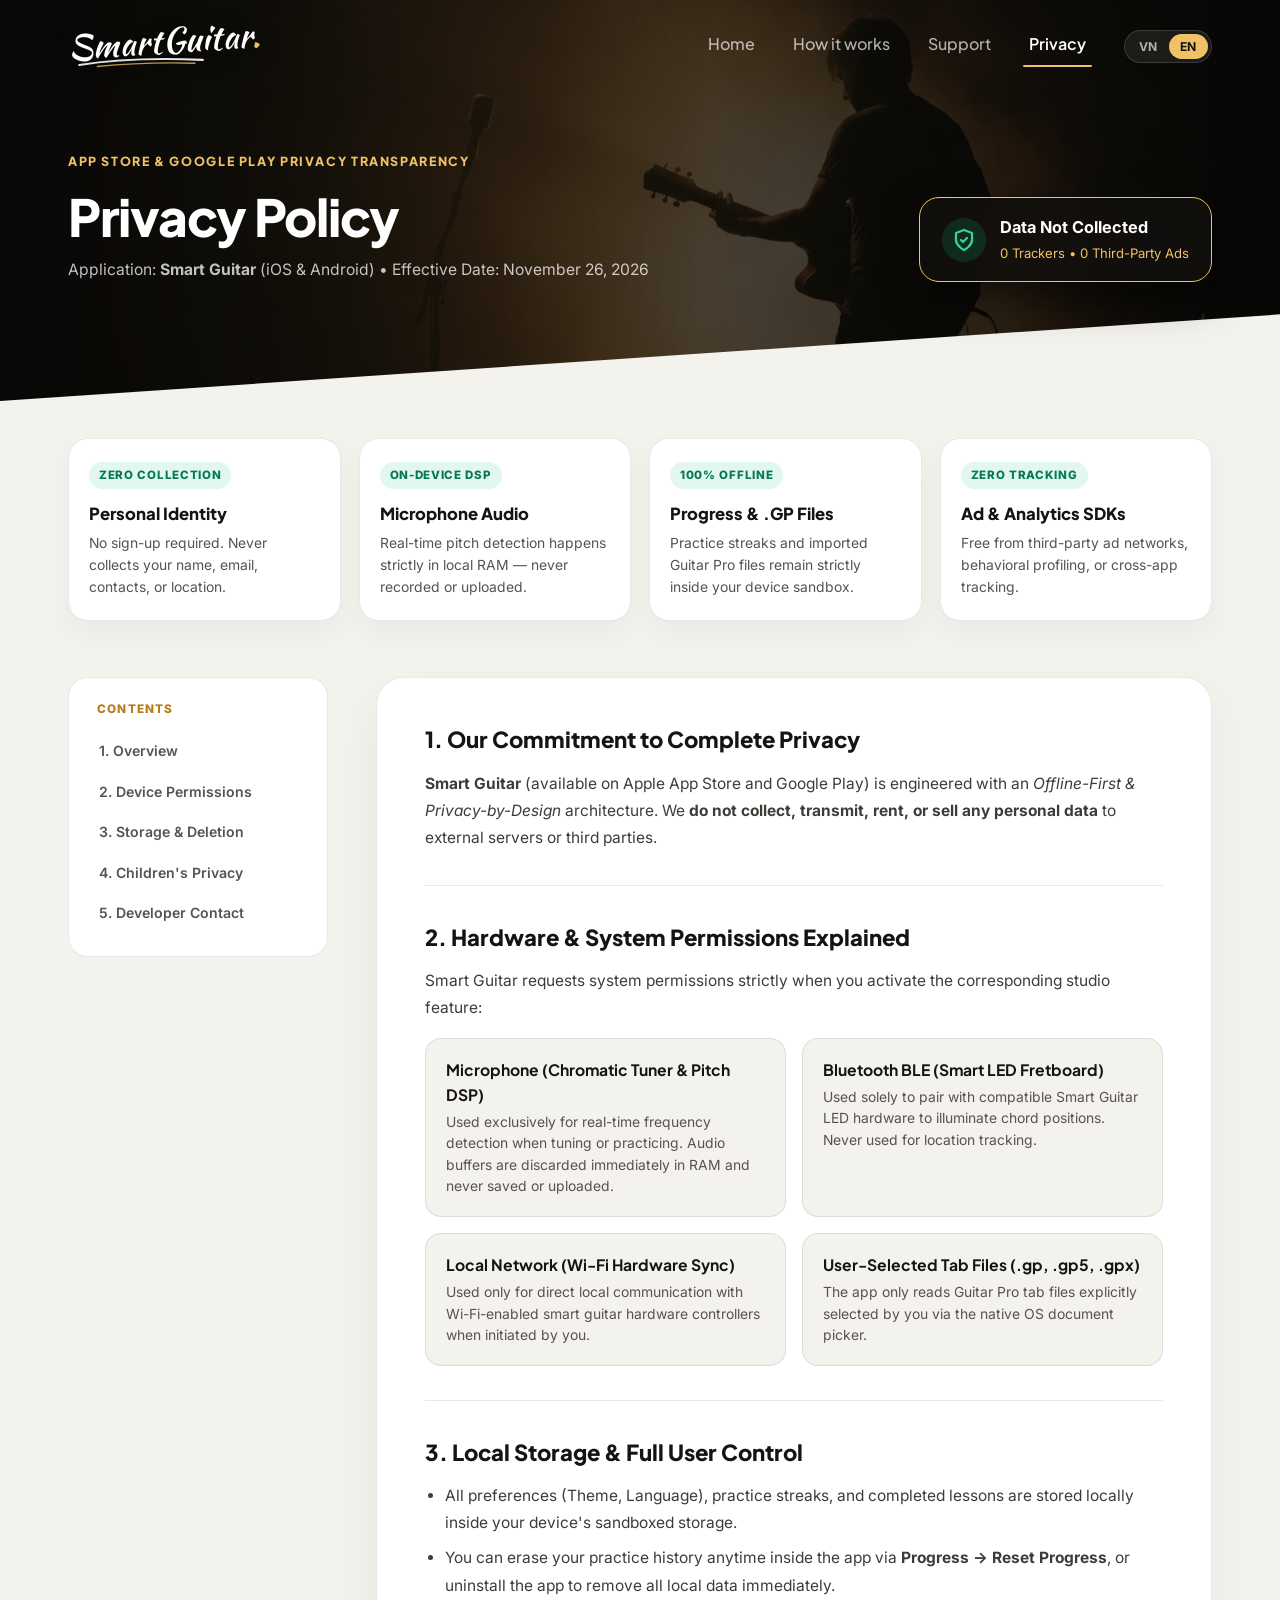
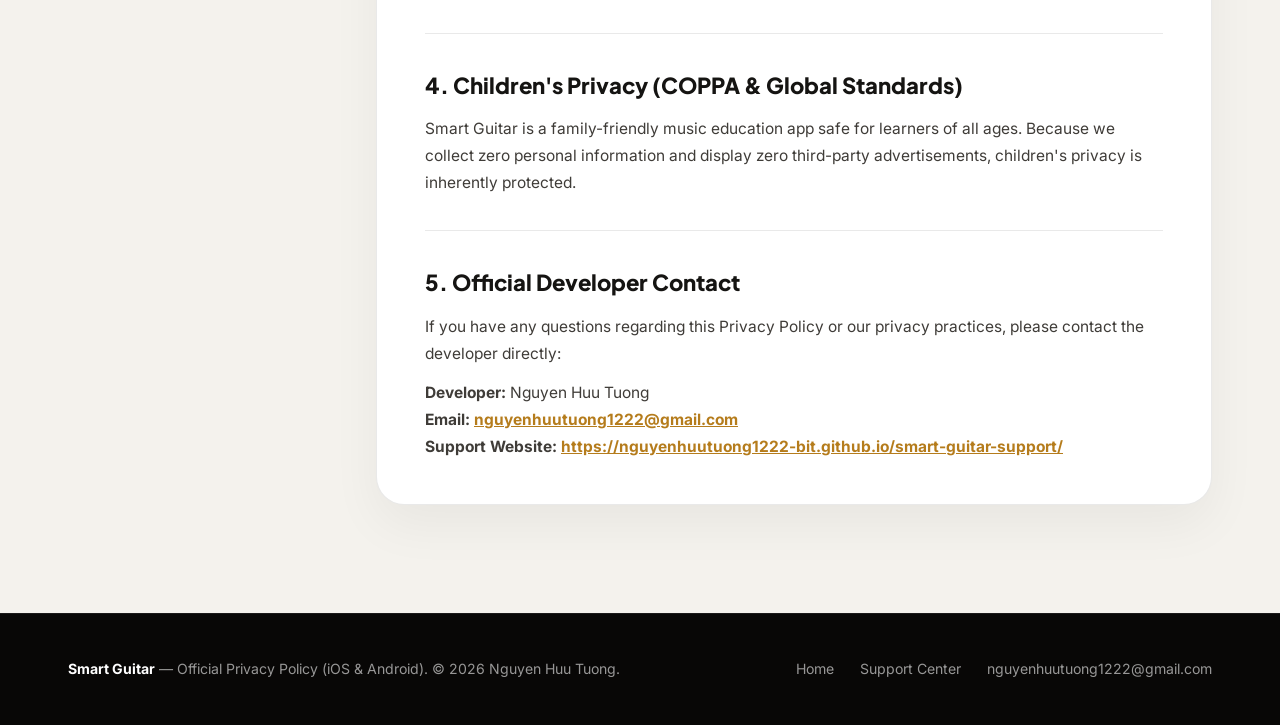
==== commit ff75d615: "feat: Fretello-inspired concert stage landing & support redesign (v3.0)" ====
--- a/privacy.html
+++ b/privacy.html
@@ -1,256 +1,247 @@
 <!DOCTYPE html>
-<html lang="vi" data-lang="vi" data-theme="dark">
+<html lang="vi" data-lang="vi">
 <head>
   <meta charset="UTF-8" />
   <meta name="viewport" content="width=device-width, initial-scale=1.0" />
   <title>Privacy Policy — Smart Guitar (iOS & Android)</title>
-  <meta name="description" content="Official Privacy Policy & Apple App Privacy Report for Smart Guitar on iOS and Android." />
+  <meta name="description" content="Official Privacy Policy & Apple App Privacy Transparency Report for Smart Guitar on iOS and Android." />
   <link rel="icon" type="image/png" href="assets/icon.png" />
   <link rel="apple-touch-icon" href="assets/icon.png" />
-  <link rel="stylesheet" href="styles.css?v=2.0" />
-  <script src="app.js?v=2.0"></script>
+  <link rel="stylesheet" href="styles.css?v=3.0" />
+  <script src="app.js?v=3.0"></script>
 </head>
 <body>
-  <!-- Floating Capsule Navbar -->
-  <div class="nav-wrap">
-    <header class="navbar">
-      <a href="index.html" class="brand">
-        <img src="assets/icon.png" alt="Smart Guitar" class="brand-icon" />
-        <div class="brand-meta">
-          <span class="brand-name">Smart Guitar</span>
-          <span class="brand-chip" data-vi>Quyền riêng tư</span>
-          <span class="brand-chip" data-en>Privacy Center</span>
-        </div>
+  <!-- Minimalist Fretello-Inspired Top Navigation -->
+  <header class="site-header">
+    <div class="container nav-inner">
+      <a href="index.html" class="brand-wordmark" aria-label="Smart Guitar Home">
+        <span class="brand-script">SmartGuitar<span class="gold-dot">.</span></span>
+        <svg class="brand-swoosh" viewBox="0 0 150 14" fill="none" xmlns="http://www.w3.org/2000/svg" aria-hidden="true">
+          <path d="M3 10.5C42 4.2 98 2.4 147 4.5" stroke="#FFFFFF" stroke-width="2.6" stroke-linecap="round"/>
+          <path d="M24 12.2C64 8.2 108 7.6 138 8.4" stroke="#F1C166" stroke-width="1.6" stroke-linecap="round" opacity="0.85"/>
+        </svg>
       </a>
 
-      <nav class="nav-center" aria-label="Primary Navigation">
-        <a href="index.html" class="nav-tab">
-          <svg width="14" height="14" viewBox="0 0 24 24" fill="none" stroke="currentColor" stroke-width="2.2" stroke-linecap="round" stroke-linejoin="round"><path d="M21 15a2 2 0 0 1-2 2H7l-4 4V5a2 2 0 0 1 2-2h14a2 2 0 0 1 2 2z"/></svg>
-          <span data-vi>Trung tâm Hỗ trợ</span>
-          <span data-en>Support Hub</span>
-        </a>
-        <a href="privacy.html" class="nav-tab is-active">
-          <svg width="14" height="14" viewBox="0 0 24 24" fill="none" stroke="currentColor" stroke-width="2.2" stroke-linecap="round" stroke-linejoin="round"><path d="M12 22s8-4 8-10V5l-8-3-8 3v7c0 6 8 10 8 10z"/></svg>
-          <span data-vi>Quyền riêng tư</span>
-          <span data-en>Privacy Policy</span>
-        </a>
-      </nav>
-
-      <div class="nav-controls">
-        <div class="seg-lang" role="group" aria-label="Language Switcher">
+      <div class="nav-right">
+        <nav class="nav-links" aria-label="Primary Navigation">
+          <a href="index.html" class="nav-link">
+            <span data-vi>Trang chủ</span>
+            <span data-en>Home</span>
+          </a>
+          <a href="index.html#how-it-works" class="nav-link">
+            <span data-vi>Tính năng</span>
+            <span data-en>How it works</span>
+          </a>
+          <a href="index.html#support" class="nav-link">
+            <span data-vi>Hỗ trợ</span>
+            <span data-en>Support</span>
+          </a>
+          <a href="privacy.html" class="nav-link is-active">
+            <span data-vi>Quyền riêng tư</span>
+            <span data-en>Privacy</span>
+          </a>
+        </nav>
+
+        <div class="lang-switch" role="group" aria-label="Language Switcher">
           <button type="button" data-set-lang="vi" class="is-active">VN</button>
           <button type="button" data-set-lang="en">EN</button>
         </div>
-        <button type="button" id="theme-toggle-btn" class="icon-btn" aria-label="Toggle Light/Dark Theme">
-          <svg class="sun-ico" width="15" height="15" viewBox="0 0 24 24" fill="none" stroke="currentColor" stroke-width="2.2" stroke-linecap="round" stroke-linejoin="round"><circle cx="12" cy="12" r="4"/><path d="M12 2v2"/><path d="M12 20v2"/><path d="m4.93 4.93 1.41 1.41"/><path d="m17.66 17.66 1.41 1.41"/><path d="M2 12h2"/><path d="M20 12h2"/><path d="m6.34 17.66-1.41 1.41"/><path d="m19.07 4.93-1.41 1.41"/></svg>
-          <svg class="moon-ico" width="15" height="15" viewBox="0 0 24 24" fill="none" stroke="currentColor" stroke-width="2.2" stroke-linecap="round" stroke-linejoin="round"><path d="M12 3a6 6 0 0 0 9 9 9 9 0 1 1-9-9Z"/></svg>
-        </button>
-      </div>
-    </header>
-  </div>
-
-  <main class="container">
-    <!-- Apple App Privacy "Nutrition Label" Hero -->
-    <section class="privacy-hero">
-      <div class="nutrition-header">
+      </div>
+    </div>
+  </header>
+
+  <!-- Matching Warm-Gold Stage Banner with Angled Diagonal Edge -->
+  <section class="privacy-banner">
+    <div class="container privacy-banner-inner">
+      <div>
+        <span class="support-eyebrow" style="margin-bottom:6px;">
+          <span data-vi>Minh bạch dữ liệu App Store & Google Play</span>
+          <span data-en>App Store & Google Play Privacy Transparency</span>
+        </span>
+        <h1 data-vi>Chính sách Quyền riêng tư</h1>
+        <h1 data-en>Privacy Policy</h1>
+        <p style="color:rgba(255,255,255,0.75); font-size:0.98rem;">
+          <span data-vi>Ứng dụng: <strong>Smart Guitar - Học Đàn Trực Quan</strong> • Ngày hiệu lực: 26/11/2026</span>
+          <span data-en>Application: <strong>Smart Guitar</strong> (iOS & Android) • Effective Date: November 26, 2026</span>
+        </p>
+      </div>
+
+      <div class="privacy-seal-gold">
+        <div class="privacy-seal-icon">
+          <svg width="24" height="24" viewBox="0 0 24 24" fill="none" stroke="currentColor" stroke-width="2.3" stroke-linecap="round" stroke-linejoin="round"><path d="M12 22s8-4 8-10V5l-8-3-8 3v7c0 6 8 10 8 10z"/><path d="m9 12 2 2 4-4"/></svg>
+        </div>
         <div>
-          <span class="sec-eyebrow" data-vi>Minh bạch dữ liệu chuẩn App Store & Google Play</span>
-          <span class="sec-eyebrow" data-en>App Store & Google Play Privacy Transparency</span>
-          <h1 data-vi>Chính sách Quyền riêng tư</h1>
-          <h1 data-en>Privacy Policy</h1>
-          <p class="nutrition-meta">
-            <span data-vi>Ứng dụng: <strong>Smart Guitar - Học Đàn Trực Quan</strong> • Cập nhật hiệu lực: 26/11/2026</span>
-            <span data-en>Application: <strong>Smart Guitar</strong> (iOS & Android) • Effective Date: November 26, 2026</span>
-          </p>
-        </div>
-
-        <div class="verified-seal">
-          <svg width="24" height="24" viewBox="0 0 24 24" fill="none" stroke="currentColor" stroke-width="2.2" stroke-linecap="round" stroke-linejoin="round"><path d="M12 22s8-4 8-10V5l-8-3-8 3v7c0 6 8 10 8 10z"/><path d="m9 12 2 2 4-4"/></svg>
-          <div>
-            <strong data-vi>Không thu thập dữ liệu</strong>
-            <strong data-en>Data Not Collected</strong>
-            <span data-vi>0 Theo dõi • 0 Quảng cáo bên thứ ba</span>
-            <span data-en>0 Trackers • 0 Third-Party Ads</span>
-          </div>
-        </div>
-      </div>
-
-      <!-- 4 Nutrition Cards -->
-      <div class="nutrition-grid">
-        <div class="nutrition-card">
-          <div class="tile-icon tile-icon--emerald">
-            <svg width="19" height="19" viewBox="0 0 24 24" fill="none" stroke="currentColor" stroke-width="2.2" stroke-linecap="round" stroke-linejoin="round"><path d="M16 21v-2a4 4 0 0 0-4-4H6a4 4 0 0 0-4 4v2"/><circle cx="9" cy="7" r="4"/><line x1="17" x2="22" y1="8" y2="13"/><line x1="22" x2="17" y1="8" y2="13"/></svg>
-          </div>
-          <h3 data-vi>Không cần Tài khoản</h3>
-          <h3 data-en>Zero Account Sign-Up</h3>
-          <p data-vi>Không thu thập tên, email, số điện thoại, danh bạ hay vị trí địa lý của người dùng.</p>
-          <p data-en>We never ask for or collect your name, email, phone number, contacts, or location.</p>
-        </div>
-
-        <div class="nutrition-card">
-          <div class="tile-icon tile-icon--cyan">
-            <svg width="19" height="19" viewBox="0 0 24 24" fill="none" stroke="currentColor" stroke-width="2.2" stroke-linecap="round" stroke-linejoin="round"><path d="M12 2a3 3 0 0 0-3 3v7a3 3 0 0 0 6 0V5a3 3 0 0 0-3-3Z"/><path d="M19 10v2a7 7 0 0 1-14 0v-2"/><line x1="12" x2="12" y1="19" y2="22"/></svg>
-          </div>
-          <h3 data-vi>Micro xử lý trên RAM</h3>
-          <h3 data-en>Ephemeral RAM Audio</h3>
-          <p data-vi>Tín hiệu Micro khi lên dây đàn được phân tích tức thời trên máy, không bao giờ ghi âm hay lưu tệp.</p>
-          <p data-en>Tuner audio is analyzed locally in RAM and discarded instantly—never recorded or uploaded.</p>
-        </div>
-
-        <div class="nutrition-card">
-          <div class="tile-icon tile-icon--amber">
-            <svg width="19" height="19" viewBox="0 0 24 24" fill="none" stroke="currentColor" stroke-width="2.2" stroke-linecap="round" stroke-linejoin="round"><rect width="18" height="11" x="3" y="11" rx="2"/><path d="M7 11V7a5 5 0 0 1 10 0v4"/></svg>
-          </div>
-          <h3 data-vi>Lưu trữ nội bộ 100%</h3>
-          <h3 data-en>100% Local Storage</h3>
-          <p data-vi>Tiến độ bài học và tệp .gp bạn mở nằm trọn trên điện thoại của bạn, xóa sạch bất cứ lúc nào.</p>
-          <p data-en>Lesson progress and imported .gp files remain strictly on your device under your control.</p>
-        </div>
-
-        <div class="nutrition-card">
-          <div class="tile-icon tile-icon--violet">
-            <svg width="19" height="19" viewBox="0 0 24 24" fill="none" stroke="currentColor" stroke-width="2.2" stroke-linecap="round" stroke-linejoin="round"><circle cx="12" cy="12" r="10"/><path d="m4.9 4.9 14.2 14.2"/></svg>
-          </div>
-          <h3 data-vi>Không Quảng cáo & SDK ẩn</h3>
-          <h3 data-en>Zero Ad Networks</h3>
-          <p data-vi>Không tích hợp AdMob, không theo dõi chéo ứng dụng (ATT) và không bán dữ liệu cho bên thứ ba.</p>
-          <p data-en>Zero third-party ad SDKs, zero cross-app tracking, and zero data broker sharing.</p>
-        </div>
-      </div>
-    </section>
-
-    <!-- 2-Column Sticky TOC + Detailed Legal Sections -->
-    <div class="privacy-layout">
-      <aside class="privacy-toc" aria-label="Table of Contents">
-        <span class="toc-title" data-vi>Mục lục chính sách</span>
-        <span class="toc-title" data-en>Policy Sections</span>
-        <a href="#sec-1" class="toc-link"><span data-vi>01. Không thu thập dữ liệu</span><span data-en>01. No Data Collection</span></a>
-        <a href="#sec-2" class="toc-link"><span data-vi>02. Quyền thiết bị & Mục đích</span><span data-en>02. Device Permissions</span></a>
-        <a href="#sec-3" class="toc-link"><span data-vi>03. Lưu trữ & Xóa dữ liệu</span><span data-en>03. Local Data & Reset</span></a>
-        <a href="#sec-4" class="toc-link"><span data-vi>04. Video bài giảng nhúng</span><span data-en>04. Embedded Lessons</span></a>
-        <a href="#sec-5" class="toc-link"><span data-vi>05. Trẻ em & Liên hệ</span><span data-en>05. Children & Contact</span></a>
-      </aside>
-
-      <div class="privacy-sections">
-        <!-- 01 -->
-        <section id="sec-1" class="policy-block">
-          <span class="policy-num">SECTION 01</span>
-          <h2 data-vi>Cam kết không thu thập thông tin cá nhân</h2>
-          <h2 data-en>No Personal Information Collection</h2>
-          <p data-vi>
-            <strong>Smart Guitar</strong> được kiến trúc theo mô hình ưu tiên ngoại tuyến (Offline-first). Chúng tôi <strong>không thu thập, không lưu trữ trên máy chủ từ xa và không truyền tải</strong> bất kỳ dữ liệu nhận dạng cá nhân nào của bạn — bao gồm họ tên, địa chỉ email, số điện thoại, hình ảnh, danh bạ, định danh thiết bị quảng cáo hay vị trí địa lý.
-          </p>
-          <p data-en>
-            <strong>Smart Guitar</strong> is engineered with an offline-first, privacy-by-design architecture. We <strong>do NOT collect, transmit, or store on external servers</strong> any personally identifiable information—including your name, email address, phone number, photos, contacts, advertising identifiers, or geographic location.
-          </p>
-        </section>
-
-        <!-- 02 -->
-        <section id="sec-2" class="policy-block">
-          <span class="policy-num">SECTION 02</span>
-          <h2 data-vi>Chi tiết các quyền truy cập thiết bị & Mục đích kỹ thuật</h2>
-          <h2 data-en>Device Permissions & Technical Purpose</h2>
-          <p data-vi>Ứng dụng chỉ yêu cầu quyền truy cập phần cứng tối thiểu đúng tại thời điểm bạn sử dụng tính năng tương ứng:</p>
-          <p data-en>The application requests hardware access strictly on-demand for core musical functionality:</p>
-
-          <div class="perm-list">
-            <div class="perm-item">
-              <div class="perm-item-head">
-                <strong data-vi>Microphone (Máy lên dây đàn Tuner)</strong>
-                <strong data-en>Microphone (Chromatic Guitar Tuner)</strong>
-                <code class="perm-code">NSMicrophoneUsageDescription / RECORD_AUDIO</code>
-              </div>
-              <p data-vi>Chỉ kích hoạt khi bạn mở màn hình <em>Tuner</em> để đo tần số dao động của dây đàn theo thời gian thực. Luồng mẫu âm thanh được tính toán trực tiếp trên bộ nhớ RAM và hủy ngay lập tức — tuyệt đối không ghi âm, không lưu tệp và không truyền qua Internet.</p>
-              <p data-en>Active solely while the <em>Tuner</em> screen is open to compute real-time string pitch frequencies. Audio buffers are processed ephemerally in RAM and immediately discarded—never recorded, saved, or uploaded.</p>
+          <strong style="display:block; font-size:1.02rem; color:#fff;" data-vi>Không Thu Thập Dữ Liệu</strong>
+          <strong style="display:block; font-size:1.02rem; color:#fff;" data-en>Data Not Collected</strong>
+          <span style="font-size:0.82rem; color:var(--gold);" data-vi>0 Theo dõi • 0 Quảng cáo bên thứ ba</span>
+          <span style="font-size:0.82rem; color:var(--gold);" data-en>0 Trackers • 0 Third-Party Ads</span>
+        </div>
+      </div>
+    </div>
+  </section>
+
+  <!-- Clean Alabaster Editorial Privacy Report -->
+  <main class="privacy-body-section">
+    <div class="container">
+      <!-- 4 Apple Nutrition Summary Cards -->
+      <div class="privacy-highlights">
+        <div class="ph-card">
+          <span class="ph-badge" data-vi>0 Thu thập</span>
+          <span class="ph-badge" data-en>Zero Collection</span>
+          <h3 data-vi>Định danh cá nhân</h3>
+          <h3 data-en>Personal Identity</h3>
+          <p data-vi>Không yêu cầu đăng ký tài khoản, không thu thập tên, email, danh bạ hay vị trí GPS.</p>
+          <p data-en>No sign-up required. Never collects your name, email, contacts, or location.</p>
+        </div>
+
+        <div class="ph-card">
+          <span class="ph-badge" data-vi>Xử lý trên máy</span>
+          <span class="ph-badge" data-en>On-Device DSP</span>
+          <h3 data-vi>Tín hiệu Microphone</h3>
+          <h3 data-en>Microphone Audio</h3>
+          <p data-vi>Phân tích tần số dây đàn tức thời ngay trong RAM, tuyệt đối không ghi âm hay gửi lên mạng.</p>
+          <p data-en>Real-time pitch detection happens strictly in local RAM — never recorded or uploaded.</p>
+        </div>
+
+        <div class="ph-card">
+          <span class="ph-badge" data-vi>100% Cục bộ</span>
+          <span class="ph-badge" data-en>100% Offline</span>
+          <h3 data-vi>Tiến độ & Tệp .GP</h3>
+          <h3 data-en>Progress & .GP Files</h3>
+          <p data-vi>Lịch sử bài học và tệp bản nhạc Guitar Pro lưu hoàn toàn trên bộ nhớ riêng của thiết bị.</p>
+          <p data-en>Practice streaks and imported Guitar Pro files remain strictly inside your device sandbox.</p>
+        </div>
+
+        <div class="ph-card">
+          <span class="ph-badge" data-vi>Không theo dõi</span>
+          <span class="ph-badge" data-en>Zero Tracking</span>
+          <h3 data-vi>SDK Quảng cáo</h3>
+          <h3 data-en>Ad & Analytics SDKs</h3>
+          <p data-vi>Không nhúng mạng quảng cáo bên thứ ba, không theo dõi chéo ứng dụng (Zero IDFA).</p>
+          <p data-en>Free from third-party ad networks, behavioral profiling, or cross-app tracking.</p>
+        </div>
+      </div>
+
+      <!-- 2-Column Sticky TOC + Editorial Legal Sheet -->
+      <div class="legal-layout">
+        <aside class="legal-toc">
+          <div class="legal-toc-title" data-vi>Mục lục chính sách</div>
+          <div class="legal-toc-title" data-en>Contents</div>
+          <a href="#sec-overview"><span data-vi>1. Cam kết chung</span><span data-en>1. Overview</span></a>
+          <a href="#sec-permissions"><span data-vi>2. Quyền truy cập thiết bị</span><span data-en>2. Device Permissions</span></a>
+          <a href="#sec-storage"><span data-vi>3. Lưu trữ & Xóa dữ liệu</span><span data-en>3. Storage & Deletion</span></a>
+          <a href="#sec-children"><span data-vi>4. An toàn cho trẻ em</span><span data-en>4. Children's Privacy</span></a>
+          <a href="#sec-contact"><span data-vi>5. Liên hệ nhà phát triển</span><span data-en>5. Developer Contact</span></a>
+        </aside>
+
+        <div class="legal-sheet">
+          <section id="sec-overview" class="legal-block">
+            <h2 data-vi>1. Cam kết bảo vệ quyền riêng tư tuyệt đối</h2>
+            <h2 data-en>1. Our Commitment to Complete Privacy</h2>
+            <p data-vi>
+              <strong>Smart Guitar - Học Đàn Trực Quan</strong> (phát hành trên Apple App Store và Google Play) được xây dựng theo triết lý <em>Offline-First & Privacy-by-Design</em>. Chúng tôi <strong>không vận hành máy chủ thu thập dữ liệu người dùng</strong>, không yêu cầu tạo tài khoản và không bán hay chia sẻ bất kỳ thông tin nào cho bên thứ ba.
+            </p>
+            <p data-en>
+              <strong>Smart Guitar</strong> (available on Apple App Store and Google Play) is engineered with an <em>Offline-First & Privacy-by-Design</em> architecture. We <strong>do not collect, transmit, rent, or sell any personal data</strong> to external servers or third parties.
+            </p>
+          </section>
+
+          <section id="sec-permissions" class="legal-block">
+            <h2 data-vi>2. Giải trình minh bạch các quyền phần cứng</h2>
+            <h2 data-en>2. Hardware & System Permissions Explained</h2>
+            <p data-vi>Ứng dụng chỉ yêu cầu quyền truy cập phần cứng đúng thời điểm bạn mở tính năng tương ứng:</p>
+            <p data-en>Smart Guitar requests system permissions strictly when you activate the corresponding studio feature:</p>
+
+            <div class="perm-grid">
+              <div class="perm-box">
+                <strong data-vi>Microphone (Máy chỉnh dây & Nhận diện nốt)</strong>
+                <strong data-en>Microphone (Chromatic Tuner & Pitch DSP)</strong>
+                <span data-vi>Dùng để đo tần số âm thanh dây đàn theo thời gian thực. Luồng âm thanh được giải phóng ngay trong bộ nhớ tạm (RAM) và không bao giờ được lưu thành tệp ghi âm.</span>
+                <span data-en>Used exclusively for real-time frequency detection when tuning or practicing. Audio buffers are discarded immediately in RAM and never saved or uploaded.</span>
+              </div>
+
+              <div class="perm-box">
+                <strong data-vi>Bluetooth BLE (Cần đàn đèn LED thông minh)</strong>
+                <strong data-en>Bluetooth BLE (Smart LED Fretboard)</strong>
+                <span data-vi>Dùng để truyền tín hiệu vị trí bấm hợp âm sang mạch đèn LED trên đàn thông minh. Không dùng Bluetooth để định vị hay quét thiết bị nền.</span>
+                <span data-en>Used solely to pair with compatible Smart Guitar LED hardware to illuminate chord positions. Never used for location tracking.</span>
+              </div>
+
+              <div class="perm-box">
+                <strong data-vi>Mạng nội bộ Wi-Fi (Local Network)</strong>
+                <strong data-en>Local Network (Wi-Fi Hardware Sync)</strong>
+                <span data-vi>Chỉ dùng để giao tiếp cục bộ với mạch điều khiển đàn thông minh qua mạng LAN/Wi-Fi nội bộ khi bạn chủ động kết nối.</span>
+                <span data-en>Used only for direct local communication with Wi-Fi-enabled smart guitar hardware controllers when initiated by you.</span>
+              </div>
+
+              <div class="perm-box">
+                <strong data-vi>Tệp bản nhạc do bạn chọn (.gp, .gp5, .gpx)</strong>
+                <strong data-en>User-Selected Tab Files (.gp, .gp5, .gpx)</strong>
+                <span data-vi>Ứng dụng chỉ đọc tệp bản nhạc Guitar Pro mà bạn chủ động chọn mở thông qua hộp thoại hệ thống (Files / Document Picker).</span>
+                <span data-en>The app only reads Guitar Pro tab files explicitly selected by you via the native OS document picker.</span>
+              </div>
             </div>
-
-            <div class="perm-item">
-              <div class="perm-item-head">
-                <strong data-vi>Bluetooth BLE & Mạng Wi-Fi nội bộ (Tùy chọn)</strong>
-                <strong data-en>Bluetooth LE & Local Network (Optional Hardware)</strong>
-                <code class="perm-code">NSBluetoothAlways / NSLocalNetwork</code>
-              </div>
-              <p data-vi>Chỉ sử dụng khi bạn chủ động ghép nối với phụ kiện phần cứng <em>Cần đàn LED Smart Guitar</em> để truyền tín hiệu vị trí ngăn đàn sáng đèn. Không bao giờ dùng để suy luận hay theo dõi vị trí người dùng.</p>
-              <p data-en>Used exclusively when you initiate pairing with optional <em>Smart Guitar LED Fretboard</em> hardware to send note lighting coordinates. Never used for location tracking or network profiling.</p>
-            </div>
-
-            <div class="perm-item">
-              <div class="perm-item-head">
-                <strong data-vi>Tệp bản nhạc do người dùng chọn (.GP)</strong>
-                <strong data-en>User-Selected Guitar Pro Files (.GP)</strong>
-                <code class="perm-code">System Document Picker Sandbox</code>
-              </div>
-              <p data-vi>Các tệp <code>.gp, .gp3, .gp4, .gp5, .gpx</code> bạn chọn được giải mã và dựng khuông nhạc trực tiếp ngay trên thiết bị, không tải tệp của bạn lên bất kỳ máy chủ nào.</p>
-              <p data-en>Tab files (<code>.gp, .gp3–.gpx</code>) selected via your system file picker are parsed and rendered strictly locally on your device and never leave your phone.</p>
-            </div>
-          </div>
-        </section>
-
-        <!-- 03 -->
-        <section id="sec-3" class="policy-block">
-          <span class="policy-num">SECTION 03</span>
-          <h2 data-vi>Lưu trữ cục bộ & Quyền chủ động xóa dữ liệu</h2>
-          <h2 data-en>On-Device Storage & Data Deletion Controls</h2>
-          <p data-vi>
-            Tùy chọn giao diện (Sáng/Tối, Ngôn ngữ), mẫu vòng hợp âm tự tạo và lịch sử bài học hoàn thành chỉ lưu trong bộ nhớ cục bộ của ứng dụng trên điện thoại của bạn. Bạn có thể xóa toàn bộ dữ liệu này ngay lập tức bằng nút <strong>Đặt lại</strong> ở góc phải trên cùng của trang <em>Tiến độ</em>, hoặc xóa ứng dụng khỏi thiết bị.
-          </p>
-          <p data-en>
-            Theme/language preferences, saved chord progressions, and completed lesson streaks reside solely in your device's local app sandbox. You may erase all local records instantaneously using the <strong>Reset</strong> button inside the <em>Progress</em> view or by uninstalling the application.
-          </p>
-        </section>
-
-        <!-- 04 -->
-        <section id="sec-4" class="policy-block">
-          <span class="policy-num">SECTION 04</span>
-          <h2 data-vi>Nội dung bài giảng video nhúng</h2>
-          <h2 data-en>Embedded Video Tutorials</h2>
-          <p data-vi>
-            Một số bài giảng lý thuyết và thực hành trong mục <em>Khóa học</em> phát video minh họa thông qua trình phát tăng cường quyền riêng tư <code>youtube-nocookie.com</code> khi có kết nối mạng. Smart Guitar không thu thập hay đính kèm bất kỳ định danh cá nhân nào của người học.
-          </p>
-          <p data-en>
-            Selected lessons inside <em>Courses</em> stream instructional demonstrations via YouTube's privacy-enhanced domain (<code>youtube-nocookie.com</code>) when online. Smart Guitar never attaches or shares any personal user identifiers.
-          </p>
-        </section>
-
-        <!-- 05 -->
-        <section id="sec-5" class="policy-block">
-          <span class="policy-num">SECTION 05</span>
-          <h2 data-vi>An toàn cho mọi lứa tuổi & Thông tin liên hệ</h2>
-          <h2 data-en>Children's Privacy & Contact Information</h2>
-          <p data-vi>
-            Do không thu thập bất kỳ dữ liệu cá nhân nào và không chứa quảng cáo bên thứ ba, Smart Guitar an toàn cho người học ở mọi độ tuổi và tuân thủ đầy đủ tiêu chuẩn COPPA / GDPR-K. Mọi thắc mắc về quyền riêng tư hoặc yêu cầu hỗ trợ, vui lòng liên hệ:
-          </p>
-          <p data-en>
-            Because Smart Guitar collects zero personal data and displays no third-party advertisements, it is safe for learners of all ages and fully complies with COPPA and global privacy regulations. For privacy inquiries or support, contact us at:
-          </p>
-
-          <div class="email-copy-bar" style="margin-top: 12px;">
-            <span class="mono">nguyenhuutuong1222@gmail.com</span>
-            <button type="button" class="copy-pill js-copy-email">
-              <span data-vi>Sao chép Email</span>
-              <span data-en>Copy Email</span>
-            </button>
-          </div>
-        </section>
+          </section>
+
+          <section id="sec-storage" class="legal-block">
+            <h2 data-vi>3. Lưu trữ cục bộ & Quyền kiểm soát của người dùng</h2>
+            <h2 data-en>3. Local Storage & Full User Control</h2>
+            <ul data-vi>
+              <li>Mọi cài đặt giao diện (Sáng/Tối, Ngôn ngữ), chuỗi ngày luyện tập (Streak) và bài học hoàn thành đều lưu cục bộ trên thiết bị của bạn (<code>localStorage</code> / App Sandbox).</li>
+              <li>Bạn có thể xóa sạch lịch sử tiến độ bất kỳ lúc nào ngay trong ứng dụng tại mục <strong>Tiến độ → Đặt lại tiến độ</strong>, hoặc gỡ cài đặt ứng dụng để xóa toàn bộ dữ liệu cục bộ.</li>
+            </ul>
+            <ul data-en>
+              <li>All preferences (Theme, Language), practice streaks, and completed lessons are stored locally inside your device's sandboxed storage.</li>
+              <li>You can erase your practice history anytime inside the app via <strong>Progress → Reset Progress</strong>, or uninstall the app to remove all local data immediately.</li>
+            </ul>
+          </section>
+
+          <section id="sec-children" class="legal-block">
+            <h2 data-vi>4. Quyền riêng tư của trẻ em (COPPA & GDPR-K)</h2>
+            <h2 data-en>4. Children's Privacy (COPPA & Global Standards)</h2>
+            <p data-vi>
+              Smart Guitar là ứng dụng giáo dục âm nhạc lành mạnh phù hợp cho mọi lứa tuổi. Vì ứng dụng không thu thập dữ liệu cá nhân, không chứa quảng cáo và không có tính năng trò chuyện công khai, trẻ em hoàn toàn an toàn khi học đàn trên ứng dụng.
+            </p>
+            <p data-en>
+              Smart Guitar is a family-friendly music education app safe for learners of all ages. Because we collect zero personal information and display zero third-party advertisements, children's privacy is inherently protected.
+            </p>
+          </section>
+
+          <section id="sec-contact" class="legal-block">
+            <h2 data-vi>5. Thông tin liên hệ Nhà phát triển</h2>
+            <h2 data-en>5. Official Developer Contact</h2>
+            <p data-vi>
+              Nếu bạn có bất kỳ câu hỏi nào liên quan đến Chính sách Quyền riêng tư hoặc cần hỗ trợ kỹ thuật, vui lòng liên hệ trực tiếp:
+            </p>
+            <p data-en>
+              If you have any questions regarding this Privacy Policy or our privacy practices, please contact the developer directly:
+            </p>
+            <p style="margin-top:12px;">
+              <strong>Developer:</strong> Nguyen Huu Tuong<br />
+              <strong>Email:</strong> <a href="mailto:nguyenhuutuong1222@gmail.com" style="color:#b57c1c; font-weight:700; text-decoration:underline;">nguyenhuutuong1222@gmail.com</a><br />
+              <strong>Support Website:</strong> <a href="index.html" style="color:#b57c1c; font-weight:700; text-decoration:underline;">https://nguyenhuutuong1222-bit.github.io/smart-guitar-support/</a>
+            </p>
+          </section>
+        </div>
       </div>
     </div>
   </main>
 
-  <footer class="footer">
-    <div class="footer-inner">
+  <footer class="site-footer">
+    <div class="container footer-row">
       <div>
-        © 2026 <strong>Smart Guitar</strong>.
-        <span data-vi>Mọi quyền được bảo lưu.</span>
-        <span data-en>All rights reserved.</span>
+        <strong style="color:#fff;">Smart Guitar</strong> —
+        <span data-vi>Chính sách Quyền riêng tư Chính thức (iOS & Android). © 2026 Nguyễn Hữu Tường.</span>
+        <span data-en>Official Privacy Policy (iOS & Android). © 2026 Nguyen Huu Tuong.</span>
       </div>
       <div class="footer-links">
-        <a href="index.html"><span data-vi>Trung tâm Hỗ trợ</span><span data-en>Support Hub</span></a>
-        <a href="privacy.html"><span data-vi>Chính sách Quyền riêng tư</span><span data-en>Privacy Policy</span></a>
+        <a href="index.html"><span data-vi>Trang chủ</span><span data-en>Home</span></a>
+        <a href="index.html#support"><span data-vi>Trung tâm Hỗ trợ</span><span data-en>Support Center</span></a>
         <a href="mailto:nguyenhuutuong1222@gmail.com">nguyenhuutuong1222@gmail.com</a>
       </div>
     </div>
   </footer>
 
-  <div id="toast" class="toast" role="status" aria-live="polite"></div>
+  <div id="toast-banner" class="toast-banner" role="status" aria-live="polite"></div>
 </body>
 </html>
--- a/styles.css
+++ b/styles.css
@@ -1,63 +1,33 @@
-@import url('https://fonts.googleapis.com/css2?family=Inter:wght@400;500;600;700&family=JetBrains+Mono:wght@500;700&family=Plus+Jakarta+Sans:wght@600;700;800&display=swap');
+@import url('https://fonts.googleapis.com/css2?family=Kaushan+Script&family=Plus+Jakarta+Sans:wght@400;500;600;700;800&family=Inter:wght@400;500;600;700&display=swap');
 
 :root {
-  --bg: #05070c;
-  --bg-2: #0b0f19;
-  --surface: rgba(16, 20, 31, 0.76);
-  --surface-strong: rgba(20, 25, 38, 0.92);
-  --surface-hover: rgba(28, 35, 52, 0.92);
-  --surface-soft: rgba(255, 255, 255, 0.035);
-  --border: rgba(255, 255, 255, 0.08);
-  --border-highlight: rgba(255, 255, 255, 0.16);
-  --text: #f8fafc;
-  --text-2: #cbd5e1;
-  --text-sub: #94a3b8;
-  --text-muted: #64748b;
-  --amber: #ff9500;
-  --amber-2: #f97316;
-  --amber-soft: rgba(255, 149, 0, 0.13);
+  --stage-black: #0a0908;
+  --stage-onyx: #11100e;
+  --stage-card: #181613;
+  --stage-border: rgba(255, 255, 255, 0.1);
+
+  --gold: #f1c166;
+  --gold-bright: #f7cf80;
+  --gold-deep: #d89e38;
+  --gold-ring: rgba(241, 193, 102, 0.35);
+
+  --ivory: #f4f2ed;
+  --ivory-pure: #ffffff;
+  --ivory-ink: #151412;
+  --ivory-muted: #57534e;
+  --ivory-border: rgba(21, 20, 18, 0.09);
+
+  --white: #ffffff;
+  --white-soft: rgba(255, 255, 255, 0.82);
+  --white-muted: rgba(255, 255, 255, 0.62);
+
   --emerald: #10b981;
-  --emerald-soft: rgba(16, 185, 129, 0.13);
-  --cyan: #38bdf8;
-  --cyan-soft: rgba(56, 189, 248, 0.13);
-  --violet: #a855f7;
-  --violet-soft: rgba(168, 85, 247, 0.13);
-  --rose: #f43f5e;
-  --rose-soft: rgba(244, 63, 94, 0.13);
-  --nav-bg: rgba(11, 15, 24, 0.72);
-  --shadow-lg: 0 24px 60px -16px rgba(0, 0, 0, 0.65), inset 0 1px 0 rgba(255, 255, 255, 0.07);
-  --shadow-sm: 0 10px 28px -10px rgba(0, 0, 0, 0.45), inset 0 1px 0 rgba(255, 255, 255, 0.05);
-  --grid-line: rgba(255, 255, 255, 0.028);
-}
-
-html[data-theme="light"] {
-  --bg: #f6f8fc;
-  --bg-2: #eef2f9;
-  --surface: rgba(255, 255, 255, 0.88);
-  --surface-strong: #ffffff;
-  --surface-hover: #f8fafc;
-  --surface-soft: #f1f5f9;
-  --border: rgba(15, 23, 42, 0.09);
-  --border-highlight: rgba(15, 23, 42, 0.18);
-  --text: #090d16;
-  --text-2: #1e293b;
-  --text-sub: #475569;
-  --text-muted: #64748b;
-  --amber: #ea580c;
-  --amber-2: #d97706;
-  --amber-soft: rgba(234, 88, 12, 0.1);
-  --emerald: #059669;
-  --emerald-soft: rgba(5, 150, 105, 0.1);
-  --cyan: #0284c7;
-  --cyan-soft: rgba(2, 132, 199, 0.1);
-  --violet: #7c3aed;
-  --violet-soft: rgba(124, 58, 237, 0.1);
-  --rose: #e11d48;
-  --rose-soft: rgba(225, 29, 72, 0.1);
-  --nav-bg: rgba(255, 255, 255, 0.82);
-  --shadow-lg: 0 24px 54px -18px rgba(15, 23, 42, 0.1), 0 2px 6px rgba(15, 23, 42, 0.04);
-  --shadow-sm: 0 10px 26px -10px rgba(15, 23, 42, 0.07), 0 1px 3px rgba(15, 23, 42, 0.03);
-  --grid-line: rgba(15, 23, 42, 0.035);
+  --font-display: 'Plus Jakarta Sans', -apple-system, BlinkMacSystemFont, sans-serif;
+  --font-body: 'Inter', -apple-system, BlinkMacSystemFont, sans-serif;
+  --font-script: 'Kaushan Script', cursive;
+
+  --max-w: 1200px;
+  --ease: cubic-bezier(0.22, 1, 0.36, 1);
 }
 
 *, *::before, *::after {
@@ -68,1190 +38,1550 @@
 
 html {
   scroll-behavior: smooth;
-  font-family: 'Inter', -apple-system, BlinkMacSystemFont, "Segoe UI", sans-serif;
-  background: var(--bg);
-  color: var(--text);
+  -webkit-font-smoothing: antialiased;
+  -moz-osx-font-smoothing: grayscale;
+}
+
+body {
+  font-family: var(--font-body);
+  background: var(--stage-black);
+  color: var(--white);
   line-height: 1.6;
-  -webkit-font-smoothing: antialiased;
-}
-
-h1, h2, h3, h4, .brand-name, .btn-primary, .btn-secondary {
-  font-family: 'Plus Jakarta Sans', 'Inter', -apple-system, sans-serif;
-}
-
-code, .mono {
-  font-family: 'JetBrains Mono', ui-monospace, SFMono-Regular, Menlo, monospace;
-}
-
-body {
-  min-height: 100vh;
-  background-color: var(--bg);
-  background-image:
-    radial-gradient(ellipse 70% 45% at 18% -5%, rgba(255, 149, 0, 0.14), transparent 60%),
-    radial-gradient(ellipse 60% 40% at 85% 5%, rgba(56, 189, 248, 0.11), transparent 60%),
-    radial-gradient(ellipse 50% 35% at 50% 100%, rgba(16, 185, 129, 0.07), transparent 65%),
-    linear-gradient(to right, var(--grid-line) 1px, transparent 1px),
-    linear-gradient(to bottom, var(--grid-line) 1px, transparent 1px);
-  background-size: 100% 100%, 100% 100%, 100% 100%, 48px 48px, 48px 48px;
-  color: var(--text);
-  display: flex;
-  flex-direction: column;
   overflow-x: hidden;
 }
+
+/* Bilingual Toggle Rules */
+html[data-lang="vi"] [data-en] { display: none !important; }
+html[data-lang="en"] [data-vi] { display: none !important; }
 
 a {
   color: inherit;
   text-decoration: none;
 }
 
-/* Bilingual Toggle */
-html[data-lang="vi"] [data-en] { display: none !important; }
-html[data-lang="en"] [data-vi] { display: none !important; }
-
-/* Floating Capsule Navbar */
-.nav-wrap {
-  position: sticky;
-  top: 14px;
-  z-index: 60;
-  padding: 0 16px;
-  margin-top: 14px;
-}
-
-.navbar {
-  max-width: 1120px;
+button, input, select, textarea {
+  font-family: inherit;
+}
+
+.container {
+  width: 100%;
+  max-width: var(--max-w);
   margin: 0 auto;
-  padding: 9px 12px 9px 16px;
-  border-radius: 999px;
-  background: var(--nav-bg);
-  backdrop-filter: blur(20px) saturate(180%);
-  -webkit-backdrop-filter: blur(20px) saturate(180%);
-  border: 1px solid var(--border-highlight);
-  box-shadow: var(--shadow-sm);
+  padding: 0 28px;
+}
+
+/* ==========================================================================
+   TOP NAVIGATION — Minimalist Fretello Style (Clean Links + Gold Underline)
+   ========================================================================== */
+.site-header {
+  position: fixed;
+  top: 0;
+  left: 0;
+  right: 0;
+  z-index: 100;
+  padding: 24px 0;
+  transition: background 0.35s var(--ease), padding 0.35s var(--ease), backdrop-filter 0.35s var(--ease), border-color 0.35s var(--ease);
+  border-bottom: 1px solid transparent;
+}
+
+.site-header.is-scrolled {
+  padding: 14px 0;
+  background: rgba(10, 9, 8, 0.86);
+  backdrop-filter: blur(18px) saturate(150%);
+  -webkit-backdrop-filter: blur(18px) saturate(150%);
+  border-bottom-color: rgba(255, 255, 255, 0.08);
+}
+
+.nav-inner {
   display: flex;
   align-items: center;
   justify-content: space-between;
-  gap: 12px;
-}
-
-.brand {
-  display: flex;
-  align-items: center;
-  gap: 11px;
-  min-width: 0;
-}
-
-.brand-icon {
-  width: 36px;
-  height: 36px;
-  border-radius: 10px;
-  object-fit: cover;
-  box-shadow: 0 4px 12px rgba(0, 0, 0, 0.25);
-  border: 1px solid var(--border-highlight);
-  flex-shrink: 0;
-}
-
-.brand-meta {
-  display: flex;
-  align-items: center;
-  gap: 8px;
-}
-
-.brand-name {
-  font-size: 15px;
-  font-weight: 800;
-  letter-spacing: -0.025em;
-}
-
-.brand-chip {
-  font-size: 10.5px;
-  font-weight: 700;
-  padding: 2px 8px;
-  border-radius: 999px;
-  background: var(--amber-soft);
-  color: var(--amber);
-  border: 1px solid rgba(255, 149, 0, 0.24);
-  white-space: nowrap;
-}
-
-.nav-center {
-  display: flex;
-  align-items: center;
-  gap: 4px;
-  background: var(--surface-soft);
-  border: 1px solid var(--border);
-  padding: 4px;
-  border-radius: 999px;
-}
-
-.nav-tab {
-  font-size: 12.5px;
-  font-weight: 700;
-  padding: 6px 15px;
-  border-radius: 999px;
-  color: var(--text-sub);
-  transition: all 0.2s cubic-bezier(0.16, 1, 0.3, 1);
+  gap: 24px;
+}
+
+/* Expressive Musical Script Wordmark + Swoosh */
+.brand-wordmark {
   display: inline-flex;
-  align-items: center;
-  gap: 6px;
-}
-
-.nav-tab:hover {
-  color: var(--text);
-}
-
-.nav-tab.is-active {
-  background: var(--surface-strong);
-  color: var(--text);
-  box-shadow: 0 2px 8px rgba(0, 0, 0, 0.18);
-  border: 1px solid var(--border);
-}
-
-.nav-controls {
-  display: flex;
-  align-items: center;
-  gap: 7px;
-}
-
-.seg-lang {
+  flex-direction: column;
+  align-items: flex-start;
+  position: relative;
+  line-height: 1;
+  user-select: none;
+  transition: transform 0.25s var(--ease);
+}
+
+.brand-wordmark:hover {
+  transform: translateY(-1px);
+}
+
+.brand-script {
+  font-family: var(--font-script);
+  font-size: 2.15rem;
+  color: var(--white);
+  letter-spacing: 0.01em;
+  transform: rotate(-4deg);
+  text-shadow: 0 4px 20px rgba(0, 0, 0, 0.6);
+}
+
+.brand-script .gold-dot {
+  color: var(--gold);
+}
+
+.brand-swoosh {
+  width: 138px;
+  height: 12px;
+  margin-top: -2px;
+  margin-left: 4px;
+  overflow: visible;
+}
+
+.nav-right {
+  display: flex;
+  align-items: center;
+  gap: 36px;
+}
+
+.nav-links {
+  display: flex;
+  align-items: center;
+  gap: 34px;
+}
+
+.nav-link {
+  position: relative;
+  font-family: var(--font-display);
+  font-size: 1rem;
+  font-weight: 500;
+  color: rgba(255, 255, 255, 0.68);
+  padding: 6px 2px 10px;
+  transition: color 0.25s ease;
+}
+
+.nav-link:hover {
+  color: var(--white);
+}
+
+.nav-link::after {
+  content: '';
+  position: absolute;
+  left: -4px;
+  right: -4px;
+  bottom: 0;
+  height: 2.5px;
+  border-radius: 2px;
+  background: var(--gold);
+  transform: scaleX(0);
+  transform-origin: center;
+  transition: transform 0.28s var(--ease);
+}
+
+.nav-link.is-active {
+  color: var(--white);
+  font-weight: 600;
+}
+
+.nav-link.is-active::after {
+  transform: scaleX(1);
+}
+
+/* Minimalist Language Pill */
+.lang-switch {
   display: inline-flex;
   align-items: center;
-  background: var(--surface-soft);
-  border: 1px solid var(--border);
+  background: rgba(255, 255, 255, 0.08);
+  border: 1px solid rgba(255, 255, 255, 0.14);
   border-radius: 999px;
   padding: 3px;
-}
-
-.seg-lang button {
+  backdrop-filter: blur(8px);
+}
+
+.lang-switch button {
+  background: transparent;
+  border: none;
+  color: rgba(255, 255, 255, 0.65);
+  font-size: 0.76rem;
+  font-weight: 700;
+  letter-spacing: 0.05em;
+  padding: 5px 11px;
+  border-radius: 999px;
   cursor: pointer;
-  appearance: none;
+  transition: all 0.2s ease;
+}
+
+.lang-switch button.is-active {
+  background: var(--gold);
+  color: #14120e;
+}
+
+/* ==========================================================================
+   HERO STAGE — Full-Bleed Warm Amber Concert Stage + Angled Diagonal Wedge
+   ========================================================================== */
+.hero-concert {
+  position: relative;
+  min-height: 830px;
+  padding: 148px 0 90px;
+  display: flex;
+  align-items: center;
+  background-color: #0c0906;
+  background-image:
+    linear-gradient(92deg, rgba(8, 7, 6, 0.86) 0%, rgba(14, 10, 5, 0.44) 42%, rgba(12, 9, 5, 0.18) 66%, rgba(8, 7, 6, 0.62) 100%),
+    linear-gradient(180deg, rgba(8, 7, 6, 0.62) 0%, rgba(18, 12, 5, 0.08) 46%, rgba(10, 9, 8, 0.72) 100%),
+    url('assets/hero-stage.jpg');
+  background-size: cover;
+  background-position: 56% center;
+  overflow: hidden;
+}
+
+/* Crisp Fretello Diagonal Light Wedge on Bottom Right */
+.hero-concert::after {
+  content: '';
+  position: absolute;
+  left: -4%;
+  right: -4%;
+  bottom: -2px;
+  height: 190px;
+  background: var(--ivory);
+  clip-path: polygon(50% 100%, 100% 8%, 100% 100%);
+  z-index: 2;
+  pointer-events: none;
+}
+
+.hero-grid {
+  position: relative;
+  z-index: 5;
+  display: grid;
+  grid-template-columns: 1.15fr 0.85fr;
+  align-items: center;
+  gap: 48px;
+}
+
+.hero-copy {
+  max-width: 575px;
+  padding-bottom: 28px;
+}
+
+.hero-headline {
+  font-family: var(--font-display);
+  font-size: clamp(2.45rem, 4.3vw, 3.65rem);
+  font-weight: 700;
+  line-height: 1.14;
+  letter-spacing: -0.025em;
+  color: var(--white);
+  margin-bottom: 34px;
+  text-shadow: 0 8px 32px rgba(0, 0, 0, 0.55);
+}
+
+/* Signature Fretello Circular Gold Emblem + 5-Star Feature Row */
+.trust-feature {
+  display: flex;
+  align-items: center;
+  gap: 18px;
+  margin-bottom: 36px;
+}
+
+.emblem-circle {
+  width: 72px;
+  height: 72px;
+  border-radius: 50%;
+  border: 2.5px solid var(--gold);
+  background:
+    repeating-linear-gradient(
+      180deg,
+      transparent 0px,
+      transparent 9px,
+      rgba(255, 255, 255, 0.1) 9px,
+      rgba(255, 255, 255, 0.1) 10px
+    ),
+    radial-gradient(circle at 30% 30%, #262018, #0d0b09);
+  box-shadow: 0 0 0 5px rgba(241, 193, 102, 0.12), 0 12px 28px rgba(0, 0, 0, 0.6);
+  display: flex;
+  align-items: center;
+  justify-content: center;
+  flex-shrink: 0;
+  position: relative;
+  overflow: hidden;
+}
+
+.emblem-script {
+  font-family: var(--font-script);
+  font-size: 2.1rem;
+  color: var(--white);
+  transform: rotate(-6deg);
+  line-height: 1;
+}
+
+.trust-meta {
+  display: flex;
+  flex-direction: column;
+  gap: 3px;
+}
+
+.star-row {
+  display: flex;
+  align-items: center;
+  gap: 4px;
+  color: #f4b942;
+  margin-bottom: 2px;
+}
+
+.trust-title {
+  display: inline-flex;
+  align-items: center;
+  gap: 9px;
+  font-family: var(--font-display);
+  font-size: 1.24rem;
+  font-weight: 700;
+  color: var(--white);
+  line-height: 1.25;
+}
+
+.play-mini-badge {
+  width: 22px;
+  height: 22px;
+  border-radius: 50%;
+  background: rgba(255, 255, 255, 0.92);
+  color: #12100e;
+  display: inline-flex;
+  align-items: center;
+  justify-content: center;
+  transition: transform 0.22s var(--ease), background 0.22s ease;
+}
+
+.trust-title:hover .play-mini-badge {
+  transform: scale(1.1);
+  background: var(--gold);
+}
+
+.trust-sub {
+  font-size: 0.98rem;
+  color: rgba(255, 255, 255, 0.82);
+}
+
+/* Signature Wide Honey-Gold Pill CTA */
+.btn-gold-pill {
+  display: inline-flex;
+  align-items: center;
+  justify-content: center;
+  gap: 10px;
+  width: 100%;
+  max-width: 456px;
+  height: 64px;
+  border-radius: 999px;
+  background: linear-gradient(180deg, #f4c873 0%, #eab657 100%);
+  color: #17140f;
+  font-family: var(--font-display);
+  font-size: 1.15rem;
+  font-weight: 700;
+  letter-spacing: -0.01em;
   border: none;
-  background: transparent;
-  color: var(--text-muted);
-  font-size: 11px;
-  font-weight: 800;
-  padding: 4px 9px;
-  border-radius: 999px;
-  transition: all 0.18s ease;
-}
-
-.seg-lang button.is-active {
-  background: var(--amber);
-  color: #090b10;
-}
-
-html[data-theme="light"] .seg-lang button.is-active {
-  color: #ffffff;
-}
-
-.icon-btn {
   cursor: pointer;
-  width: 32px;
-  height: 32px;
-  border-radius: 50%;
-  border: 1px solid var(--border);
-  background: var(--surface-soft);
-  color: var(--text-2);
+  box-shadow: 0 14px 34px rgba(234, 182, 87, 0.28), inset 0 1px 0 rgba(255, 255, 255, 0.55);
+  transition: transform 0.24s var(--ease), box-shadow 0.24s var(--ease), filter 0.24s ease;
+  margin-bottom: 24px;
+}
+
+.btn-gold-pill:hover {
+  transform: translateY(-2px);
+  filter: brightness(1.04);
+  box-shadow: 0 18px 42px rgba(234, 182, 87, 0.4), inset 0 1px 0 rgba(255, 255, 255, 0.7);
+}
+
+/* Official-Style App Store & Google Play Store Badges */
+.store-badges {
+  display: flex;
+  flex-wrap: wrap;
+  align-items: center;
+  gap: 18px;
+}
+
+.store-badge {
   display: inline-flex;
   align-items: center;
-  justify-content: center;
-  transition: all 0.18s ease;
-}
-
-.icon-btn:hover {
-  border-color: var(--border-highlight);
-  transform: translateY(-1px);
-}
-
-html[data-theme="dark"] .sun-ico { display: block; }
-html[data-theme="dark"] .moon-ico { display: none; }
-html[data-theme="light"] .sun-ico { display: none; }
-html[data-theme="light"] .moon-ico { display: block; }
-
-/* Main Container */
-.container {
-  max-width: 1120px;
+  gap: 12px;
+  height: 58px;
+  padding: 0 22px;
+  border-radius: 11px;
+  background: rgba(8, 8, 8, 0.92);
+  border: 1.5px solid rgba(255, 255, 255, 0.34);
+  color: var(--white);
+  transition: transform 0.22s var(--ease), border-color 0.22s ease, background 0.22s ease;
+  box-shadow: 0 10px 24px rgba(0, 0, 0, 0.45);
+}
+
+.store-badge:hover {
+  transform: translateY(-2px);
+  border-color: var(--gold);
+  background: #141210;
+}
+
+.store-badge-text {
+  display: flex;
+  flex-direction: column;
+  line-height: 1.1;
+  text-align: left;
+}
+
+.store-badge-small {
+  font-size: 0.68rem;
+  font-weight: 500;
+  letter-spacing: 0.03em;
+  color: rgba(255, 255, 255, 0.84);
+}
+
+.store-badge-big {
+  font-family: var(--font-display);
+  font-size: 1.2rem;
+  font-weight: 700;
+  letter-spacing: -0.01em;
+  color: var(--white);
+}
+
+/* ==========================================================================
+   REALISTIC 3D TITANIUM IPHONE MOCKUP (Right Hero Column)
+   ========================================================================== */
+.hero-phone-col {
+  display: flex;
+  justify-content: flex-end;
+  position: relative;
+  z-index: 6;
+}
+
+.iphone-frame {
+  position: relative;
+  width: 334px;
+  height: 676px;
+  border-radius: 52px;
+  padding: 12px;
+  background: linear-gradient(145deg, #7c7c82 0%, #2d2d30 28%, #1d1d1f 62%, #636368 100%);
+  box-shadow:
+    0 34px 80px rgba(0, 0, 0, 0.72),
+    0 8px 24px rgba(0, 0, 0, 0.45),
+    inset 0 0 0 1.5px rgba(255, 255, 255, 0.32);
+  transform: translateY(34px);
+}
+
+/* Hardware Side Buttons */
+.iphone-frame::before {
+  content: '';
+  position: absolute;
+  left: -3px;
+  top: 128px;
+  width: 3px;
+  height: 92px;
+  background: linear-gradient(180deg, #68686e, #2c2c2e);
+  border-radius: 3px 0 0 3px;
+  box-shadow: 0 -42px 0 0 #57575c;
+}
+
+.iphone-frame::after {
+  content: '';
+  position: absolute;
+  right: -3px;
+  top: 168px;
+  width: 3px;
+  height: 74px;
+  background: linear-gradient(180deg, #68686e, #2c2c2e);
+  border-radius: 0 3px 3px 0;
+}
+
+.iphone-bezel {
   width: 100%;
-  margin: 0 auto;
-  padding: 32px 20px 72px;
-  flex: 1;
-}
-
-/* Hero Showcase */
-.hero-stage {
-  display: grid;
-  grid-template-columns: 1.18fr 0.82fr;
-  gap: 24px;
-  align-items: stretch;
-  margin-bottom: 22px;
-}
-
-.hero-main {
-  background: var(--surface);
-  backdrop-filter: blur(18px);
-  -webkit-backdrop-filter: blur(18px);
-  border: 1px solid var(--border);
-  border-radius: 28px;
-  padding: 38px 36px;
-  box-shadow: var(--shadow-lg);
-  position: relative;
+  height: 100%;
+  background: #050506;
+  border-radius: 42px;
+  padding: 4px;
+  position: relative;
+  overflow: hidden;
+}
+
+.iphone-screen {
+  position: relative;
+  width: 100%;
+  height: 100%;
+  border-radius: 38px;
   overflow: hidden;
   display: flex;
   flex-direction: column;
   justify-content: space-between;
-}
-
-.hero-main::before {
-  content: "";
-  position: absolute;
-  inset: 0;
-  border-radius: inherit;
-  padding: 1px;
-  background: linear-gradient(135deg, rgba(255, 149, 0, 0.35), transparent 40%, rgba(56, 189, 248, 0.2));
-  -webkit-mask: linear-gradient(#fff 0 0) content-box, linear-gradient(#fff 0 0);
-  -webkit-mask-composite: xor;
-  mask-composite: exclude;
-  pointer-events: none;
-}
-
-.status-pill {
+  padding: 14px 22px 16px;
+  background-color: #101620;
+  background-image:
+    linear-gradient(180deg, rgba(13, 18, 26, 0.52) 0%, rgba(13, 18, 26, 0.14) 42%, rgba(10, 12, 18, 0.58) 74%, rgba(8, 9, 13, 0.92) 100%),
+    url('assets/phone-fretboard.jpg');
+  background-size: cover;
+  background-position: center;
+}
+
+/* Dynamic Island / Notch & Status Bar */
+.ios-statusbar {
+  display: flex;
+  align-items: center;
+  justify-content: space-between;
+  font-size: 0.76rem;
+  font-weight: 700;
+  color: var(--white);
+  padding: 2px 6px 0;
+  position: relative;
+  z-index: 3;
+}
+
+.ios-notch {
+  width: 96px;
+  height: 24px;
+  background: #040405;
+  border-radius: 999px;
+  margin: 0 auto;
+  display: flex;
+  align-items: center;
+  justify-content: flex-end;
+  padding-right: 10px;
+  box-shadow: inset 0 0 0 1px rgba(255, 255, 255, 0.06);
+}
+
+.ios-camera-dot {
+  width: 8px;
+  height: 8px;
+  border-radius: 50%;
+  background: radial-gradient(circle, #25406b 20%, #0b1320 80%);
+}
+
+.ios-icons {
   display: inline-flex;
   align-items: center;
-  gap: 8px;
-  align-self: flex-start;
+  gap: 5px;
+}
+
+/* Phone Screen Center Showcase */
+.phone-center {
+  text-align: center;
+  margin-top: 28px;
+  z-index: 3;
+}
+
+.phone-logo {
+  font-family: var(--font-script);
+  font-size: 2.45rem;
+  color: var(--white);
+  transform: rotate(-5deg);
+  display: inline-block;
+  text-shadow: 0 6px 24px rgba(0, 0, 0, 0.75);
+  margin-bottom: 2px;
+}
+
+.phone-swoosh {
+  width: 146px;
+  height: 12px;
+  display: block;
+  margin: -4px auto 26px;
+}
+
+.phone-pitch {
+  font-family: var(--font-display);
+  font-size: 1.18rem;
+  font-weight: 600;
+  line-height: 1.35;
+  color: var(--white);
+  text-shadow: 0 4px 18px rgba(0, 0, 0, 0.8);
+  padding: 0 4px;
+}
+
+/* Interactive Live Chord / Tuner Chip on Phone */
+.phone-live-chip {
+  display: inline-flex;
+  align-items: center;
+  gap: 7px;
+  margin-top: 16px;
   padding: 6px 13px;
   border-radius: 999px;
-  background: var(--emerald-soft);
-  border: 1px solid rgba(16, 185, 129, 0.28);
-  color: var(--emerald);
-  font-size: 11.5px;
-  font-weight: 700;
-  margin-bottom: 18px;
-}
-
-.pulse-dot {
+  background: rgba(12, 14, 18, 0.72);
+  border: 1px solid rgba(241, 193, 102, 0.42);
+  backdrop-filter: blur(10px);
+  font-size: 0.73rem;
+  font-weight: 600;
+  color: var(--gold-bright);
+}
+
+.phone-live-dot {
   width: 7px;
   height: 7px;
   border-radius: 50%;
   background: var(--emerald);
-  box-shadow: 0 0 0 0 rgba(16, 185, 129, 0.7);
-  animation: pulseRing 2.2s infinite;
-}
-
-@keyframes pulseRing {
-  0% { box-shadow: 0 0 0 0 rgba(16, 185, 129, 0.65); }
-  70% { box-shadow: 0 0 0 8px rgba(16, 185, 129, 0); }
-  100% { box-shadow: 0 0 0 0 rgba(16, 185, 129, 0); }
-}
-
-.hero-title {
-  font-size: clamp(28px, 3.8vw, 42px);
-  font-weight: 800;
-  letter-spacing: -0.035em;
-  line-height: 1.13;
-  margin-bottom: 14px;
-}
-
-.text-gradient {
-  background: linear-gradient(135deg, var(--amber) 0%, #fbbf24 50%, var(--cyan) 100%);
-  -webkit-background-clip: text;
-  background-clip: text;
-  -webkit-text-fill-color: transparent;
-}
-
-.hero-lead {
-  font-size: 15px;
-  color: var(--text-sub);
-  max-width: 540px;
-  margin-bottom: 26px;
-  line-height: 1.65;
-}
-
-.cta-row {
-  display: flex;
-  flex-wrap: wrap;
+  box-shadow: 0 0 8px var(--emerald);
+}
+
+.phone-actions {
+  display: flex;
+  flex-direction: column;
   gap: 11px;
-  align-items: center;
-}
-
-.btn-primary {
-  cursor: pointer;
-  display: inline-flex;
-  align-items: center;
-  justify-content: center;
-  gap: 9px;
-  padding: 12px 22px;
-  border-radius: 14px;
-  border: none;
-  background: linear-gradient(135deg, #ff9500 0%, #ea580c 100%);
-  color: #090b10;
-  font-size: 13.5px;
-  font-weight: 800;
-  box-shadow: 0 10px 26px -6px rgba(249, 115, 22, 0.48);
-  transition: transform 0.18s ease, box-shadow 0.18s ease, filter 0.18s ease;
-}
-
-html[data-theme="light"] .btn-primary {
-  color: #ffffff;
-}
-
-.btn-primary:hover {
-  transform: translateY(-2px);
-  filter: brightness(1.05);
-  box-shadow: 0 14px 30px -6px rgba(249, 115, 22, 0.58);
-}
-
-.btn-secondary {
-  cursor: pointer;
-  display: inline-flex;
+  z-index: 3;
+}
+
+.phone-btn-white {
+  display: flex;
   align-items: center;
   justify-content: center;
   gap: 8px;
-  padding: 12px 18px;
-  border-radius: 14px;
-  background: var(--surface-soft);
-  border: 1px solid var(--border-highlight);
-  color: var(--text);
-  font-size: 13.5px;
+  height: 44px;
+  border-radius: 999px;
+  background: var(--white);
+  color: #111111;
+  font-family: var(--font-display);
+  font-size: 0.85rem;
   font-weight: 700;
-  transition: all 0.18s ease;
-}
-
-.btn-secondary:hover {
-  border-color: var(--amber);
-  color: var(--amber);
-  transform: translateY(-1px);
-}
-
-/* Right Studio Interactive Card */
-.hero-studio-card {
-  background: var(--surface-strong);
-  border: 1px solid var(--border);
-  border-radius: 28px;
-  padding: 26px;
-  box-shadow: var(--shadow-lg);
+  box-shadow: 0 8px 20px rgba(0, 0, 0, 0.4);
+  transition: transform 0.2s ease, background 0.2s ease;
+}
+
+.phone-btn-white:hover {
+  transform: scale(1.02);
+  background: var(--gold-bright);
+}
+
+.phone-btn-ghost {
+  display: flex;
+  align-items: center;
+  justify-content: center;
+  height: 44px;
+  border-radius: 999px;
+  background: rgba(15, 17, 22, 0.65);
+  border: 1px solid rgba(255, 255, 255, 0.32);
+  backdrop-filter: blur(8px);
+  color: var(--white);
+  font-family: var(--font-display);
+  font-size: 0.84rem;
+  font-weight: 600;
+  transition: border-color 0.2s ease, background 0.2s ease;
+}
+
+.phone-btn-ghost:hover {
+  border-color: var(--gold);
+  background: rgba(241, 193, 102, 0.16);
+}
+
+.phone-legal {
+  font-size: 0.64rem;
+  line-height: 1.4;
+  text-align: center;
+  color: rgba(255, 255, 255, 0.65);
+  margin-top: 4px;
+}
+
+.phone-legal a {
+  color: var(--white);
+  text-decoration: underline;
+}
+
+.ios-home-bar {
+  width: 108px;
+  height: 4px;
+  border-radius: 999px;
+  background: rgba(255, 255, 255, 0.78);
+  margin: 6px auto 0;
+}
+
+/* ==========================================================================
+   SECTION 2: CLEAN ALABASTER EDITORIAL SHOWCASE ("How It Works")
+   Continues seamlessly from the Hero's crisp diagonal light wedge
+   ========================================================================== */
+.section-ivory {
+  background: var(--ivory);
+  color: var(--ivory-ink);
+  padding: 96px 0 112px;
+  position: relative;
+  z-index: 3;
+}
+
+.section-header-center {
+  text-align: center;
+  max-width: 680px;
+  margin: 0 auto 64px;
+}
+
+.eyebrow-gold {
+  display: inline-block;
+  font-family: var(--font-display);
+  font-size: 0.8rem;
+  font-weight: 800;
+  text-transform: uppercase;
+  letter-spacing: 0.14em;
+  color: #b57c1c;
+  margin-bottom: 12px;
+}
+
+.section-ivory h2 {
+  font-family: var(--font-display);
+  font-size: clamp(2rem, 3.4vw, 2.85rem);
+  font-weight: 800;
+  letter-spacing: -0.025em;
+  line-height: 1.16;
+  color: var(--ivory-ink);
+  margin-bottom: 16px;
+}
+
+.section-ivory .lead {
+  font-size: 1.08rem;
+  color: var(--ivory-muted);
+}
+
+/* 3 Editorial Feature Pillars */
+.pillars-grid {
+  display: grid;
+  grid-template-columns: repeat(3, 1fr);
+  gap: 28px;
+}
+
+.pillar-card {
+  background: var(--ivory-pure);
+  border-radius: 26px;
+  padding: 34px 30px;
+  border: 1px solid var(--ivory-border);
+  box-shadow: 0 18px 44px rgba(20, 18, 14, 0.05);
   display: flex;
   flex-direction: column;
   justify-content: space-between;
-  gap: 18px;
+  transition: transform 0.3s var(--ease), box-shadow 0.3s var(--ease);
+}
+
+.pillar-card:hover {
+  transform: translateY(-6px);
+  box-shadow: 0 26px 56px rgba(20, 18, 14, 0.1);
+}
+
+/* Sleek Dark Studio Mini-Widget Inside Each Ivory Card */
+.pillar-visual {
+  height: 158px;
+  border-radius: 18px;
+  background: linear-gradient(145deg, #191714, #0f0e0c);
+  padding: 18px 20px;
+  margin-bottom: 26px;
   position: relative;
   overflow: hidden;
-}
-
-.studio-visual-box {
-  background: linear-gradient(180deg, rgba(255, 149, 0, 0.08) 0%, rgba(15, 23, 42, 0.04) 100%);
-  border: 1px solid var(--border);
-  border-radius: 18px;
-  padding: 16px;
-  position: relative;
-}
-
-.studio-visual-top {
-  display: flex;
-  align-items: center;
+  display: flex;
+  flex-direction: column;
   justify-content: space-between;
-  margin-bottom: 12px;
-  font-size: 11px;
+  color: var(--white);
+  box-shadow: inset 0 1px 0 rgba(255, 255, 255, 0.1);
+}
+
+.pv-top {
+  display: flex;
+  align-items: center;
+  justify-content: space-between;
+  font-size: 0.74rem;
   font-weight: 700;
-  color: var(--text-sub);
-}
-
-.studio-strings-svg {
-  width: 100%;
-  height: 66px;
-  display: block;
-}
-
-.string-wave {
-  stroke-dasharray: 400;
-  animation: waveVib 3.4s ease-in-out infinite;
-}
-
-@keyframes waveVib {
-  0%, 100% { transform: scaleY(1); }
-  50% { transform: scaleY(0.92); }
-}
-
-.direct-contact-panel {
-  display: flex;
-  flex-direction: column;
-  gap: 10px;
-}
-
-.micro-heading {
-  font-size: 10.5px;
+  color: var(--gold);
+  letter-spacing: 0.04em;
+  text-transform: uppercase;
+}
+
+.pv-fretboard {
+  display: grid;
+  grid-template-columns: repeat(5, 1fr);
+  gap: 0;
+  border-top: 2px solid rgba(255, 255, 255, 0.24);
+  border-bottom: 2px solid rgba(255, 255, 255, 0.24);
+  padding: 12px 0;
+  position: relative;
+}
+
+.pv-fret {
+  border-right: 1.5px solid rgba(255, 255, 255, 0.18);
+  height: 54px;
+  display: flex;
+  align-items: center;
+  justify-content: center;
+  position: relative;
+}
+
+.pv-dot {
+  width: 24px;
+  height: 24px;
+  border-radius: 50%;
+  background: var(--gold);
+  color: #14120e;
+  font-size: 0.75rem;
+  font-weight: 800;
+  display: inline-flex;
+  align-items: center;
+  justify-content: center;
+  box-shadow: 0 0 16px rgba(241, 193, 102, 0.65);
+}
+
+.pv-dot.is-cyan {
+  background: #38bdf8;
+  box-shadow: 0 0 16px rgba(56, 189, 248, 0.65);
+}
+
+.pv-dot.is-emerald {
+  background: #34d399;
+  box-shadow: 0 0 16px rgba(52, 211, 153, 0.65);
+}
+
+.pv-wave {
+  display: flex;
+  align-items: flex-end;
+  gap: 6px;
+  height: 62px;
+  padding-top: 8px;
+}
+
+.pv-wave span {
+  flex: 1;
+  border-radius: 99px;
+  background: rgba(255, 255, 255, 0.16);
+}
+
+.pv-wave span.is-gold {
+  background: linear-gradient(180deg, var(--gold-bright), var(--gold-deep));
+  box-shadow: 0 0 12px rgba(241, 193, 102, 0.45);
+}
+
+.pv-tuner {
+  display: flex;
+  align-items: center;
+  justify-content: space-between;
+  background: rgba(255, 255, 255, 0.05);
+  border: 1px solid rgba(52, 211, 153, 0.35);
+  border-radius: 14px;
+  padding: 12px 16px;
+}
+
+.pv-note {
+  font-family: var(--font-display);
+  font-size: 1.85rem;
+  font-weight: 800;
+  color: #34d399;
+  line-height: 1;
+}
+
+.pillar-step {
+  font-size: 0.76rem;
   font-weight: 800;
   letter-spacing: 0.08em;
   text-transform: uppercase;
-  color: var(--text-muted);
-}
-
-.email-copy-bar {
+  color: #b57c1c;
+  margin-bottom: 8px;
+}
+
+.pillar-card h3 {
+  font-family: var(--font-display);
+  font-size: 1.32rem;
+  font-weight: 800;
+  color: var(--ivory-ink);
+  margin-bottom: 10px;
+  letter-spacing: -0.015em;
+}
+
+.pillar-card p {
+  font-size: 0.96rem;
+  color: var(--ivory-muted);
+  line-height: 1.65;
+}
+
+/* ==========================================================================
+   SECTION 3: DARK CONCERT STUDIO SUPPORT & FAQ HUB (Apple Guideline 1.5)
+   ========================================================================== */
+.section-support {
+  background:
+    radial-gradient(circle at 15% 15%, rgba(241, 193, 102, 0.1), transparent 45%),
+    linear-gradient(180deg, #11100e 0%, #0a0908 100%);
+  color: var(--white);
+  padding: 108px 0 116px;
+  position: relative;
+}
+
+.support-split {
+  display: grid;
+  grid-template-columns: 1.25fr 0.85fr;
+  gap: 48px;
+  align-items: start;
+}
+
+.support-eyebrow {
+  display: inline-flex;
+  align-items: center;
+  gap: 8px;
+  font-family: var(--font-display);
+  font-size: 0.78rem;
+  font-weight: 800;
+  text-transform: uppercase;
+  letter-spacing: 0.13em;
+  color: var(--gold);
+  margin-bottom: 14px;
+}
+
+.section-support h2 {
+  font-family: var(--font-display);
+  font-size: clamp(1.95rem, 3.2vw, 2.65rem);
+  font-weight: 800;
+  letter-spacing: -0.025em;
+  line-height: 1.18;
+  margin-bottom: 14px;
+}
+
+.support-lead {
+  font-size: 1.02rem;
+  color: var(--white-muted);
+  margin-bottom: 28px;
+}
+
+/* FAQ Search & Gold Filter Chips */
+.faq-controls {
+  display: flex;
+  flex-direction: column;
+  gap: 14px;
+  margin-bottom: 24px;
+}
+
+.search-field {
+  position: relative;
+}
+
+.search-field svg {
+  position: absolute;
+  left: 18px;
+  top: 50%;
+  transform: translateY(-50%);
+  color: rgba(255, 255, 255, 0.45);
+}
+
+.search-field input {
+  width: 100%;
+  height: 52px;
+  padding: 0 18px 0 48px;
+  border-radius: 999px;
+  background: rgba(255, 255, 255, 0.06);
+  border: 1px solid rgba(255, 255, 255, 0.12);
+  color: var(--white);
+  font-size: 0.95rem;
+  outline: none;
+  transition: border-color 0.22s ease, background 0.22s ease;
+}
+
+.search-field input:focus {
+  border-color: var(--gold);
+  background: rgba(255, 255, 255, 0.09);
+}
+
+.filter-pills {
+  display: flex;
+  flex-wrap: wrap;
+  gap: 8px;
+}
+
+.filter-pill {
+  background: rgba(255, 255, 255, 0.06);
+  border: 1px solid rgba(255, 255, 255, 0.11);
+  color: rgba(255, 255, 255, 0.72);
+  padding: 7px 16px;
+  border-radius: 999px;
+  font-size: 0.83rem;
+  font-weight: 600;
+  cursor: pointer;
+  transition: all 0.2s ease;
+}
+
+.filter-pill:hover {
+  color: var(--white);
+  border-color: rgba(255, 255, 255, 0.28);
+}
+
+.filter-pill.is-active {
+  background: var(--gold);
+  border-color: var(--gold);
+  color: #15130f;
+}
+
+/* Smooth Accordion List */
+.faq-stack {
+  display: flex;
+  flex-direction: column;
+  gap: 12px;
+}
+
+.faq-card {
+  background: var(--stage-card);
+  border: 1px solid var(--stage-border);
+  border-radius: 20px;
+  overflow: hidden;
+  transition: border-color 0.25s ease, background 0.25s ease;
+}
+
+.faq-card.is-open {
+  border-color: rgba(241, 193, 102, 0.45);
+  background: #1d1a16;
+}
+
+.faq-card[hidden] {
+  display: none !important;
+}
+
+.faq-trigger {
+  width: 100%;
+  background: transparent;
+  border: none;
+  color: var(--white);
+  padding: 20px 22px;
   display: flex;
   align-items: center;
   justify-content: space-between;
-  gap: 8px;
-  padding: 10px 10px 10px 14px;
+  gap: 16px;
+  text-align: left;
+  font-family: var(--font-display);
+  font-size: 1rem;
+  font-weight: 600;
+  cursor: pointer;
+}
+
+.faq-chevron {
+  width: 30px;
+  height: 30px;
+  border-radius: 50%;
+  background: rgba(255, 255, 255, 0.06);
+  display: inline-flex;
+  align-items: center;
+  justify-content: center;
+  flex-shrink: 0;
+  color: var(--gold);
+  transition: transform 0.3s var(--ease), background 0.25s ease;
+}
+
+.faq-card.is-open .faq-chevron {
+  transform: rotate(180deg);
+  background: rgba(241, 193, 102, 0.2);
+}
+
+.faq-panel {
+  display: grid;
+  grid-template-rows: 0fr;
+  transition: grid-template-rows 0.32s var(--ease);
+}
+
+.faq-card.is-open .faq-panel {
+  grid-template-rows: 1fr;
+}
+
+.faq-panel-inner {
+  overflow: hidden;
+}
+
+.faq-answer {
+  padding: 0 22px 22px;
+  font-size: 0.94rem;
+  color: var(--white-soft);
+  line-height: 1.7;
+}
+
+/* Sticky Concierge Contact & Support Composer Card */
+.concierge-card {
+  position: sticky;
+  top: 96px;
+  background: linear-gradient(165deg, #1d1914 0%, #13110e 100%);
+  border: 1px solid rgba(241, 193, 102, 0.28);
+  border-radius: 28px;
+  padding: 32px 28px;
+  box-shadow: 0 28px 64px rgba(0, 0, 0, 0.55);
+}
+
+.concierge-head {
+  display: flex;
+  align-items: center;
+  gap: 14px;
+  margin-bottom: 20px;
+}
+
+.concierge-avatar {
+  width: 52px;
+  height: 52px;
+  border-radius: 16px;
+  border: 1.5px solid var(--gold);
+  overflow: hidden;
+  flex-shrink: 0;
+}
+
+.concierge-avatar img {
+  width: 100%;
+  height: 100%;
+  object-fit: cover;
+}
+
+.concierge-head h3 {
+  font-family: var(--font-display);
+  font-size: 1.2rem;
+  font-weight: 700;
+}
+
+.sla-tag {
+  display: inline-flex;
+  align-items: center;
+  gap: 6px;
+  font-size: 0.78rem;
+  color: #34d399;
+  font-weight: 600;
+}
+
+.email-pill-box {
+  display: flex;
+  align-items: center;
+  justify-content: space-between;
+  gap: 10px;
+  background: rgba(0, 0, 0, 0.42);
+  border: 1px solid rgba(255, 255, 255, 0.12);
   border-radius: 14px;
-  background: var(--surface-soft);
-  border: 1px solid var(--border-highlight);
-}
-
-.email-copy-bar .mono {
-  font-size: 12.5px;
+  padding: 11px 14px;
+  margin-bottom: 22px;
+}
+
+.email-pill-box a {
+  font-size: 0.88rem;
+  font-weight: 600;
+  color: var(--gold-bright);
+  word-break: break-all;
+}
+
+.btn-copy-mini {
+  background: rgba(255, 255, 255, 0.1);
+  border: none;
+  color: var(--white);
+  font-size: 0.75rem;
   font-weight: 700;
-  color: var(--text);
+  padding: 6px 12px;
+  border-radius: 999px;
+  cursor: pointer;
+  flex-shrink: 0;
+  transition: background 0.2s ease, color 0.2s ease;
+}
+
+.btn-copy-mini:hover {
+  background: var(--gold);
+  color: #15130f;
+}
+
+.support-form {
+  display: flex;
+  flex-direction: column;
+  gap: 13px;
+}
+
+.form-row-2 {
+  display: grid;
+  grid-template-columns: 1fr 1fr;
+  gap: 10px;
+}
+
+.support-form label {
+  display: block;
+  font-size: 0.76rem;
+  font-weight: 600;
+  color: rgba(255, 255, 255, 0.68);
+  margin-bottom: 5px;
+}
+
+.support-form select,
+.support-form input,
+.support-form textarea {
+  width: 100%;
+  background: rgba(255, 255, 255, 0.06);
+  border: 1px solid rgba(255, 255, 255, 0.13);
+  border-radius: 12px;
+  padding: 11px 13px;
+  color: var(--white);
+  font-size: 0.9rem;
+  outline: none;
+  transition: border-color 0.2s ease;
+}
+
+.support-form select option {
+  background: #181613;
+  color: var(--white);
+}
+
+.support-form select:focus,
+.support-form input:focus,
+.support-form textarea:focus {
+  border-color: var(--gold);
+}
+
+.support-form textarea {
+  min-height: 92px;
+  resize: vertical;
+}
+
+.btn-submit-gold {
+  height: 52px;
+  border-radius: 999px;
+  border: none;
+  background: linear-gradient(180deg, #f4c873 0%, #eab657 100%);
+  color: #17140f;
+  font-family: var(--font-display);
+  font-size: 0.98rem;
+  font-weight: 700;
+  cursor: pointer;
+  margin-top: 4px;
+  box-shadow: 0 10px 24px rgba(234, 182, 87, 0.25);
+  transition: transform 0.2s var(--ease), filter 0.2s ease;
+}
+
+.btn-submit-gold:hover {
+  transform: translateY(-2px);
+  filter: brightness(1.05);
+}
+
+/* ==========================================================================
+   PRIVACY PAGE — Matching Fretello Concert Banner + Editorial Alabaster Sheet
+   ========================================================================== */
+.privacy-banner {
+  position: relative;
+  padding: 148px 0 120px;
+  background-color: #0c0906;
+  background-image:
+    linear-gradient(92deg, rgba(8, 7, 6, 0.93) 0%, rgba(15, 11, 6, 0.76) 55%, rgba(8, 7, 6, 0.92) 100%),
+    radial-gradient(circle at 30% 50%, rgba(226, 162, 62, 0.25) 0%, transparent 58%),
+    url('assets/hero-stage.jpg');
+  background-size: cover;
+  background-position: center 28%;
   overflow: hidden;
-  text-overflow: ellipsis;
-  white-space: nowrap;
-}
-
-.copy-pill {
-  cursor: pointer;
-  border: 1px solid rgba(255, 149, 0, 0.35);
-  background: var(--amber-soft);
-  color: var(--amber);
-  padding: 6px 11px;
-  border-radius: 9px;
-  font-size: 11.5px;
-  font-weight: 800;
-  display: inline-flex;
-  align-items: center;
-  gap: 5px;
-  flex-shrink: 0;
-  transition: all 0.16s ease;
-}
-
-.copy-pill:hover {
-  background: var(--amber);
-  color: #090b10;
-}
-
-html[data-theme="light"] .copy-pill:hover {
-  color: #ffffff;
-}
-
-.meta-badges-grid {
-  display: grid;
-  grid-template-columns: repeat(2, minmax(0, 1fr));
-  gap: 8px;
-}
-
-.mini-stat {
-  background: var(--surface-soft);
-  border: 1px solid var(--border);
-  border-radius: 12px;
-  padding: 9px 11px;
-}
-
-.mini-stat span {
-  display: block;
-  font-size: 10.5px;
-  color: var(--text-muted);
-  font-weight: 600;
-}
-
-.mini-stat strong {
-  font-size: 12px;
-  font-weight: 800;
-  color: var(--text-2);
-}
-
-/* Section Headers */
-.sec-header {
-  margin: 42px 0 18px;
+}
+
+.privacy-banner::after {
+  content: '';
+  position: absolute;
+  left: -4%;
+  right: -4%;
+  bottom: -2px;
+  height: 110px;
+  background: var(--ivory);
+  clip-path: polygon(0 100%, 100% 15%, 100% 100%);
+  pointer-events: none;
+}
+
+.privacy-banner-inner {
+  position: relative;
+  z-index: 4;
   display: flex;
   align-items: flex-end;
   justify-content: space-between;
-  gap: 14px;
+  gap: 32px;
   flex-wrap: wrap;
 }
 
-.sec-eyebrow {
-  font-size: 11px;
-  font-weight: 800;
-  letter-spacing: 0.09em;
-  text-transform: uppercase;
-  color: var(--amber);
-  display: block;
-  margin-bottom: 4px;
-}
-
-.sec-title {
-  font-size: clamp(21px, 2.6vw, 26px);
+.privacy-banner h1 {
+  font-family: var(--font-display);
+  font-size: clamp(2.3rem, 4vw, 3.35rem);
   font-weight: 800;
   letter-spacing: -0.025em;
-}
-
-.sec-desc {
-  font-size: 13.5px;
-  color: var(--text-sub);
-}
-
-/* Asymmetric Bento Feature Showcase */
-.bento-showcase {
-  display: grid;
-  grid-template-columns: repeat(12, minmax(0, 1fr));
+  line-height: 1.12;
+  margin: 10px 0 12px;
+}
+
+.privacy-seal-gold {
+  display: inline-flex;
+  align-items: center;
   gap: 14px;
-}
-
-.bento-tile {
-  background: var(--surface);
+  background: rgba(18, 16, 13, 0.85);
+  border: 1.5px solid var(--gold);
   backdrop-filter: blur(14px);
-  -webkit-backdrop-filter: blur(14px);
-  border: 1px solid var(--border);
-  border-radius: 22px;
-  padding: 24px;
-  box-shadow: var(--shadow-sm);
-  display: flex;
-  flex-direction: column;
-  justify-content: space-between;
-  gap: 14px;
-  transition: transform 0.22s ease, border-color 0.22s ease;
-  position: relative;
-  overflow: hidden;
-}
-
-.bento-tile:hover {
-  transform: translateY(-3px);
-  border-color: var(--border-highlight);
-}
-
-.span-7 { grid-column: span 7; }
-.span-5 { grid-column: span 5; }
-.span-6 { grid-column: span 6; }
-
-.tile-head {
-  display: flex;
-  align-items: center;
-  justify-content: space-between;
-  gap: 12px;
-}
-
-.tile-icon {
-  width: 42px;
-  height: 42px;
-  border-radius: 13px;
+  padding: 16px 22px;
+  border-radius: 20px;
+  box-shadow: 0 16px 40px rgba(0, 0, 0, 0.5);
+}
+
+.privacy-seal-icon {
+  width: 44px;
+  height: 44px;
+  border-radius: 50%;
+  background: rgba(16, 185, 129, 0.16);
+  color: #34d399;
   display: flex;
   align-items: center;
   justify-content: center;
   flex-shrink: 0;
 }
 
-.tile-icon--amber { background: var(--amber-soft); color: var(--amber); border: 1px solid rgba(255, 149, 0, 0.28); }
-.tile-icon--emerald { background: var(--emerald-soft); color: var(--emerald); border: 1px solid rgba(16, 185, 129, 0.28); }
-.tile-icon--cyan { background: var(--cyan-soft); color: var(--cyan); border: 1px solid rgba(56, 189, 248, 0.28); }
-.tile-icon--violet { background: var(--violet-soft); color: var(--violet); border: 1px solid rgba(168, 85, 247, 0.28); }
-
-.tile-tag {
-  font-size: 10.5px;
+.privacy-body-section {
+  background: var(--ivory);
+  color: var(--ivory-ink);
+  padding: 36px 0 108px;
+}
+
+/* 4 Clean Privacy Nutrition Highlights */
+.privacy-highlights {
+  display: grid;
+  grid-template-columns: repeat(4, 1fr);
+  gap: 18px;
+  margin-bottom: 56px;
+}
+
+.ph-card {
+  background: var(--ivory-pure);
+  border: 1px solid var(--ivory-border);
+  border-radius: 20px;
+  padding: 22px 20px;
+  box-shadow: 0 12px 30px rgba(20, 18, 14, 0.04);
+}
+
+.ph-badge {
+  display: inline-block;
+  font-size: 0.72rem;
   font-weight: 800;
   text-transform: uppercase;
   letter-spacing: 0.06em;
-  padding: 4px 9px;
+  padding: 4px 10px;
   border-radius: 999px;
-  background: var(--surface-soft);
-  border: 1px solid var(--border);
-  color: var(--text-sub);
-}
-
-.bento-tile h3 {
-  font-size: 17px;
+  background: rgba(16, 185, 129, 0.12);
+  color: #047857;
+  margin-bottom: 12px;
+}
+
+.ph-card h3 {
+  font-family: var(--font-display);
+  font-size: 1.04rem;
   font-weight: 800;
-  letter-spacing: -0.02em;
-  margin-bottom: 5px;
-}
-
-.bento-tile p {
-  font-size: 13.5px;
-  color: var(--text-sub);
-  line-height: 1.6;
-}
-
-.tile-chips {
-  display: flex;
-  flex-wrap: wrap;
-  gap: 6px;
-  margin-top: 4px;
-}
-
-.tile-chips span {
-  font-size: 11px;
+  margin-bottom: 6px;
+}
+
+.ph-card p {
+  font-size: 0.87rem;
+  color: var(--ivory-muted);
+  line-height: 1.55;
+}
+
+/* Editorial 2-Column Legal Layout */
+.legal-layout {
+  display: grid;
+  grid-template-columns: 260px 1fr;
+  gap: 48px;
+  align-items: start;
+}
+
+.legal-toc {
+  position: sticky;
+  top: 98px;
+  background: var(--ivory-pure);
+  border: 1px solid var(--ivory-border);
+  border-radius: 20px;
+  padding: 22px 18px;
+}
+
+.legal-toc-title {
+  font-size: 0.74rem;
+  font-weight: 800;
+  text-transform: uppercase;
+  letter-spacing: 0.1em;
+  color: #b57c1c;
+  margin-bottom: 12px;
+  padding: 0 10px;
+}
+
+.legal-toc a {
+  display: block;
+  padding: 9px 12px;
+  border-radius: 10px;
+  font-size: 0.88rem;
   font-weight: 600;
-  padding: 4px 10px;
-  border-radius: 8px;
-  background: var(--surface-soft);
-  border: 1px solid var(--border);
-  color: var(--text-2);
-}
-
-/* Support Workspace: FAQ + Ticket Composer */
-.support-workspace {
-  display: grid;
-  grid-template-columns: 1.22fr 0.78fr;
-  gap: 20px;
-  align-items: start;
-}
-
-.faq-toolbar {
-  display: flex;
-  flex-direction: column;
-  gap: 10px;
-  margin-bottom: 14px;
-}
-
-.search-box {
-  position: relative;
-}
-
-.search-box svg {
-  position: absolute;
-  left: 14px;
-  top: 50%;
-  transform: translateY(-50%);
-  color: var(--text-muted);
-  pointer-events: none;
-}
-
-.search-input {
-  width: 100%;
-  background: var(--surface-strong);
-  border: 1px solid var(--border);
-  border-radius: 14px;
-  padding: 12px 42px 12px 42px;
-  color: var(--text);
-  font-size: 13.5px;
-  font-family: inherit;
-  outline: none;
-  box-shadow: var(--shadow-sm);
-  transition: border-color 0.18s ease;
-}
-
-.search-input:focus {
-  border-color: var(--amber);
-}
-
-.kbd-hint {
-  position: absolute;
-  right: 12px;
-  top: 50%;
-  transform: translateY(-50%);
-  font-size: 11px;
-  padding: 2px 7px;
-  border-radius: 6px;
-  border: 1px solid var(--border);
-  background: var(--surface-soft);
-  color: var(--text-muted);
-  pointer-events: none;
-}
-
-.filter-pills {
-  display: flex;
-  flex-wrap: wrap;
-  gap: 6px;
-}
-
-.filter-chip {
-  cursor: pointer;
-  border: 1px solid var(--border);
-  background: var(--surface-soft);
-  color: var(--text-sub);
-  font-size: 12px;
-  font-weight: 700;
-  padding: 6px 12px;
-  border-radius: 999px;
-  transition: all 0.16s ease;
-}
-
-.filter-chip:hover {
-  color: var(--text);
-  border-color: var(--border-highlight);
-}
-
-.filter-chip.is-active {
-  background: var(--amber-soft);
-  color: var(--amber);
-  border-color: rgba(255, 149, 0, 0.38);
-}
-
-/* Smooth Animated FAQ Accordion */
-.faq-list {
-  display: flex;
-  flex-direction: column;
-  gap: 10px;
-}
-
-.faq-item {
-  background: var(--surface-strong);
-  border: 1px solid var(--border);
-  border-radius: 16px;
-  box-shadow: var(--shadow-sm);
-  transition: border-color 0.2s ease, background-color 0.2s ease;
-}
-
-.faq-item:hover {
-  border-color: var(--border-highlight);
-}
-
-.faq-item.is-open {
-  border-color: rgba(255, 149, 0, 0.42);
-}
-
-.faq-q {
-  width: 100%;
-  cursor: pointer;
-  background: transparent;
-  border: none;
-  color: var(--text);
-  padding: 16px 18px;
-  text-align: left;
-  font-size: 14px;
-  font-weight: 700;
-  font-family: inherit;
-  display: flex;
-  align-items: center;
-  justify-content: space-between;
-  gap: 14px;
-}
-
-.faq-icon-plus {
-  width: 26px;
-  height: 26px;
-  border-radius: 8px;
-  background: var(--surface-soft);
-  border: 1px solid var(--border);
-  color: var(--text-sub);
-  display: inline-flex;
-  align-items: center;
-  justify-content: center;
-  flex-shrink: 0;
-  transition: transform 0.24s cubic-bezier(0.16, 1, 0.3, 1), background-color 0.2s ease, color 0.2s ease;
-}
-
-.faq-item.is-open .faq-icon-plus {
-  transform: rotate(180deg);
-  background: var(--amber-soft);
-  color: var(--amber);
-  border-color: rgba(255, 149, 0, 0.32);
-}
-
-.faq-a-grid {
-  display: grid;
-  grid-template-rows: 0fr;
-  transition: grid-template-rows 0.26s cubic-bezier(0.16, 1, 0.3, 1);
-}
-
-.faq-item.is-open .faq-a-grid {
-  grid-template-rows: 1fr;
-}
-
-.faq-a-inner {
-  overflow: hidden;
-}
-
-.faq-a-content {
-  padding: 0 18px 16px;
-  padding-top: 12px;
-  border-top: 1px solid var(--border);
-  font-size: 13.5px;
-  color: var(--text-sub);
-  line-height: 1.65;
-}
-
-.faq-a-content code {
-  font-size: 12px;
-  padding: 2px 6px;
-  border-radius: 6px;
-  background: var(--surface-soft);
-  border: 1px solid var(--border);
-  color: var(--amber);
-}
-
-/* Sticky Support Composer Card */
-.composer-card {
-  position: sticky;
-  top: 86px;
-  background: var(--surface-strong);
-  border: 1px solid var(--border);
-  border-radius: 24px;
-  padding: 24px;
-  box-shadow: var(--shadow-lg);
-}
-
-.composer-card h3 {
-  font-size: 17px;
+  color: var(--ivory-muted);
+  transition: background 0.2s ease, color 0.2s ease;
+}
+
+.legal-toc a:hover {
+  background: rgba(216, 158, 56, 0.12);
+  color: var(--ivory-ink);
+}
+
+.legal-sheet {
+  background: var(--ivory-pure);
+  border: 1px solid var(--ivory-border);
+  border-radius: 28px;
+  padding: 44px 48px;
+  box-shadow: 0 20px 50px rgba(20, 18, 14, 0.05);
+}
+
+.legal-block {
+  padding-bottom: 34px;
+  margin-bottom: 34px;
+  border-bottom: 1px solid var(--ivory-border);
+  scroll-margin-top: 104px;
+}
+
+.legal-block:last-child {
+  border-bottom: none;
+  margin-bottom: 0;
+  padding-bottom: 0;
+}
+
+.legal-block h2 {
+  font-family: var(--font-display);
+  font-size: 1.38rem;
   font-weight: 800;
-  margin-bottom: 4px;
-}
-
-.composer-card > p {
-  font-size: 13px;
-  color: var(--text-sub);
-  margin-bottom: 16px;
-}
-
-.field {
-  display: flex;
-  flex-direction: column;
-  gap: 6px;
-  margin-bottom: 13px;
-}
-
-.field label {
-  font-size: 11.5px;
-  font-weight: 700;
-  color: var(--text-2);
-}
-
-.input-ctrl {
-  width: 100%;
-  background: var(--surface-soft);
-  border: 1px solid var(--border);
-  border-radius: 12px;
-  padding: 10px 13px;
-  color: var(--text);
-  font-size: 13.5px;
-  font-family: inherit;
-  outline: none;
-  transition: border-color 0.18s ease, background-color 0.18s ease;
-}
-
-.input-ctrl:focus {
-  border-color: var(--amber);
-  background: var(--surface);
-}
-
-.input-ctrl option {
-  background: var(--bg-2);
-  color: var(--text);
-}
-
-textarea.input-ctrl {
-  min-height: 104px;
-  resize: vertical;
-}
-
-/* ==========================================================================
-   PRIVACY PAGE — APPLE "APP PRIVACY NUTRITION LABEL" STUDIO LAYOUT
-   ========================================================================== */
-.privacy-hero {
-  background: var(--surface);
-  backdrop-filter: blur(18px);
-  -webkit-backdrop-filter: blur(18px);
-  border: 1px solid var(--border);
-  border-radius: 28px;
-  padding: 36px;
-  box-shadow: var(--shadow-lg);
-  margin-bottom: 22px;
-}
-
-.nutrition-header {
-  display: flex;
-  align-items: flex-start;
-  justify-content: space-between;
-  gap: 18px;
-  flex-wrap: wrap;
-  margin-bottom: 26px;
-  padding-bottom: 22px;
-  border-bottom: 1px solid var(--border);
-}
-
-.nutrition-header h1 {
-  font-size: clamp(26px, 3.6vw, 36px);
-  font-weight: 800;
-  letter-spacing: -0.03em;
-  margin-bottom: 6px;
-}
-
-.nutrition-meta {
-  font-size: 13px;
-  color: var(--text-sub);
-}
-
-.verified-seal {
-  display: inline-flex;
-  align-items: center;
-  gap: 10px;
-  padding: 10px 16px;
-  border-radius: 16px;
-  background: var(--emerald-soft);
-  border: 1px solid rgba(16, 185, 129, 0.32);
-  color: var(--emerald);
-}
-
-.verified-seal strong {
-  display: block;
-  font-size: 13px;
-  font-weight: 800;
-}
-
-.verified-seal span {
-  font-size: 11px;
-  opacity: 0.9;
-}
-
-.nutrition-grid {
-  display: grid;
-  grid-template-columns: repeat(4, minmax(0, 1fr));
-  gap: 12px;
-}
-
-.nutrition-card {
-  background: var(--surface-strong);
-  border: 1px solid var(--border);
-  border-radius: 18px;
-  padding: 18px;
+  color: var(--ivory-ink);
+  margin-bottom: 12px;
+}
+
+.legal-block p,
+.legal-block li {
+  font-size: 0.97rem;
+  color: #3f3c38;
+  line-height: 1.75;
+}
+
+.legal-block ul {
+  padding-left: 20px;
+  margin-top: 10px;
   display: flex;
   flex-direction: column;
   gap: 8px;
 }
 
-.nutrition-card h3 {
-  font-size: 14px;
-  font-weight: 800;
-}
-
-.nutrition-card p {
-  font-size: 12.5px;
-  color: var(--text-sub);
-  line-height: 1.5;
-}
-
-/* Privacy 2-Column Reading Layout */
-.privacy-layout {
+.perm-grid {
   display: grid;
-  grid-template-columns: 250px minmax(0, 1fr);
-  gap: 22px;
-  align-items: start;
-}
-
-.privacy-toc {
-  position: sticky;
-  top: 86px;
-  background: var(--surface-strong);
-  border: 1px solid var(--border);
-  border-radius: 20px;
-  padding: 16px;
-  box-shadow: var(--shadow-sm);
-  display: flex;
-  flex-direction: column;
-  gap: 4px;
-}
-
-.toc-title {
-  font-size: 10.5px;
-  font-weight: 800;
-  text-transform: uppercase;
-  letter-spacing: 0.08em;
-  color: var(--text-muted);
-  padding: 4px 10px 8px;
-}
-
-.toc-link {
-  font-size: 12.5px;
+  grid-template-columns: 1fr 1fr;
+  gap: 16px;
+  margin-top: 16px;
+}
+
+.perm-box {
+  background: var(--ivory);
+  border-radius: 16px;
+  padding: 18px 20px;
+  border: 1px solid var(--ivory-border);
+}
+
+.perm-box strong {
+  display: block;
+  font-family: var(--font-display);
+  font-size: 0.98rem;
+  color: var(--ivory-ink);
+  margin-bottom: 5px;
+}
+
+.perm-box span {
+  font-size: 0.87rem;
+  color: var(--ivory-muted);
+  line-height: 1.55;
+  display: block;
+}
+
+/* ==========================================================================
+   FOOTER & TOAST
+   ========================================================================== */
+.site-footer {
+  background: #080706;
+  border-top: 1px solid rgba(255, 255, 255, 0.08);
+  padding: 44px 0;
+  color: rgba(255, 255, 255, 0.58);
+  font-size: 0.88rem;
+}
+
+.footer-row {
+  display: flex;
+  align-items: center;
+  justify-content: space-between;
+  gap: 24px;
+  flex-wrap: wrap;
+}
+
+.footer-links {
+  display: flex;
+  align-items: center;
+  gap: 26px;
+}
+
+.footer-links a:hover {
+  color: var(--gold);
+}
+
+.toast-banner {
+  position: fixed;
+  bottom: 28px;
+  left: 50%;
+  transform: translateX(-50%) translateY(24px);
+  background: #181511;
+  border: 1.5px solid var(--gold);
+  color: var(--white);
+  padding: 12px 22px;
+  border-radius: 999px;
+  font-size: 0.9rem;
   font-weight: 600;
-  color: var(--text-sub);
-  padding: 8px 10px;
-  border-radius: 10px;
-  transition: all 0.16s ease;
-}
-
-.toc-link:hover {
-  background: var(--surface-soft);
-  color: var(--amber);
-}
-
-.privacy-sections {
-  display: flex;
-  flex-direction: column;
-  gap: 14px;
-}
-
-.policy-block {
-  background: var(--surface-strong);
-  border: 1px solid var(--border);
-  border-radius: 22px;
-  padding: 26px 28px;
-  box-shadow: var(--shadow-sm);
-  scroll-margin-top: 92px;
-}
-
-.policy-num {
-  display: inline-block;
-  font-family: 'JetBrains Mono', monospace;
-  font-size: 11px;
-  font-weight: 700;
-  color: var(--amber);
-  background: var(--amber-soft);
-  border: 1px solid rgba(255, 149, 0, 0.28);
-  padding: 2px 8px;
-  border-radius: 999px;
-  margin-bottom: 10px;
-}
-
-.policy-block h2 {
-  font-size: 18px;
-  font-weight: 800;
-  letter-spacing: -0.02em;
-  margin-bottom: 10px;
-}
-
-.policy-block p {
-  font-size: 14px;
-  color: var(--text-sub);
-  margin-bottom: 10px;
-  line-height: 1.7;
-}
-
-.perm-list {
-  display: flex;
-  flex-direction: column;
-  gap: 10px;
-  margin-top: 12px;
-}
-
-.perm-item {
-  background: var(--surface-soft);
-  border: 1px solid var(--border);
-  border-radius: 14px;
-  padding: 14px 16px;
-}
-
-.perm-item-head {
-  display: flex;
-  align-items: center;
-  justify-content: space-between;
-  gap: 8px;
-  flex-wrap: wrap;
-  margin-bottom: 5px;
-}
-
-.perm-item-head strong {
-  font-size: 13.5px;
-  color: var(--text);
-}
-
-.perm-code {
-  font-size: 11px;
-  padding: 2px 8px;
-  border-radius: 6px;
-  background: var(--surface);
-  border: 1px solid var(--border);
-  color: var(--cyan);
-}
-
-.perm-item p {
-  font-size: 13px;
-  margin-bottom: 0;
-}
-
-/* Footer */
-.footer {
-  border-top: 1px solid var(--border);
-  background: var(--surface);
-  padding: 26px 20px;
-  font-size: 12.5px;
-  color: var(--text-muted);
-}
-
-.footer-inner {
-  max-width: 1120px;
-  margin: 0 auto;
-  display: flex;
-  align-items: center;
-  justify-content: space-between;
-  gap: 14px;
-  flex-wrap: wrap;
-}
-
-.footer-links {
-  display: flex;
-  align-items: center;
-  gap: 18px;
-  font-weight: 600;
-}
-
-.footer-links a:hover {
-  color: var(--amber);
-}
-
-/* Toast */
-.toast {
-  position: fixed;
-  bottom: 24px;
-  right: 24px;
-  background: #10b981;
-  color: #042f2e;
-  font-weight: 800;
-  font-size: 13px;
-  padding: 11px 18px;
-  border-radius: 14px;
-  box-shadow: 0 14px 32px rgba(0, 0, 0, 0.4);
+  box-shadow: 0 16px 40px rgba(0, 0, 0, 0.6);
   opacity: 0;
-  transform: translateY(12px);
   pointer-events: none;
-  transition: all 0.22s cubic-bezier(0.16, 1, 0.3, 1);
-  z-index: 120;
-}
-
-.toast.is-visible {
+  z-index: 999;
+  transition: opacity 0.25s ease, transform 0.25s var(--ease);
+}
+
+.toast-banner.is-visible {
   opacity: 1;
-  transform: translateY(0);
-}
-
-/* Responsive */
-@media (max-width: 960px) {
-  .hero-stage,
-  .support-workspace,
-  .privacy-layout {
+  transform: translateX(-50%) translateY(0);
+}
+
+/* ==========================================================================
+   RESPONSIVE BREAKPOINTS
+   ========================================================================== */
+@media (max-width: 1024px) {
+  .hero-grid {
     grid-template-columns: 1fr;
-  }
-  .span-7, .span-5, .span-6 {
-    grid-column: span 12;
-  }
-  .nutrition-grid {
-    grid-template-columns: repeat(2, minmax(0, 1fr));
-  }
-  .privacy-toc {
+    text-align: left;
+    gap: 52px;
+  }
+  .hero-phone-col {
+    justify-content: center;
+  }
+  .iphone-frame {
+    transform: translateY(0);
+  }
+  .pillars-grid {
+    grid-template-columns: 1fr;
+  }
+  .support-split {
+    grid-template-columns: 1fr;
+  }
+  .concierge-card {
     position: static;
-    flex-direction: row;
+  }
+  .privacy-highlights {
+    grid-template-columns: 1fr 1fr;
+  }
+  .legal-layout {
+    grid-template-columns: 1fr;
+  }
+  .legal-toc {
+    position: static;
+  }
+}
+
+@media (max-width: 720px) {
+  .nav-inner {
     flex-wrap: wrap;
-  }
-  .toc-title {
+    gap: 14px;
+  }
+  .nav-right {
     width: 100%;
-  }
-  .composer-card {
-    position: static;
-  }
-}
-
-@media (max-width: 640px) {
-  .navbar {
-    border-radius: 20px;
-    padding: 10px 12px;
-    flex-wrap: wrap;
-  }
-  .brand-chip {
-    display: none;
-  }
-  .nav-center {
-    order: 3;
-    width: 100%;
+    justify-content: space-between;
+    gap: 12px;
+  }
+  .nav-links {
+    gap: 18px;
+  }
+  .nav-link {
+    font-size: 0.9rem;
+  }
+  .hero-concert {
+    padding: 156px 0 72px;
+  }
+  .store-badges {
+    flex-direction: column;
+    align-items: stretch;
+    max-width: 456px;
+  }
+  .store-badge {
     justify-content: center;
   }
-  .nav-tab {
-    flex: 1;
-    justify-content: center;
-  }
-  .hero-main {
-    padding: 26px 20px;
-  }
-  .privacy-hero {
-    padding: 24px 18px;
-  }
-  .nutrition-grid {
+  .form-row-2,
+  .perm-grid,
+  .privacy-highlights {
     grid-template-columns: 1fr;
   }
-  .policy-block {
-    padding: 20px 18px;
-  }
-}
+  .legal-sheet {
+    padding: 28px 22px;
+  }
+}
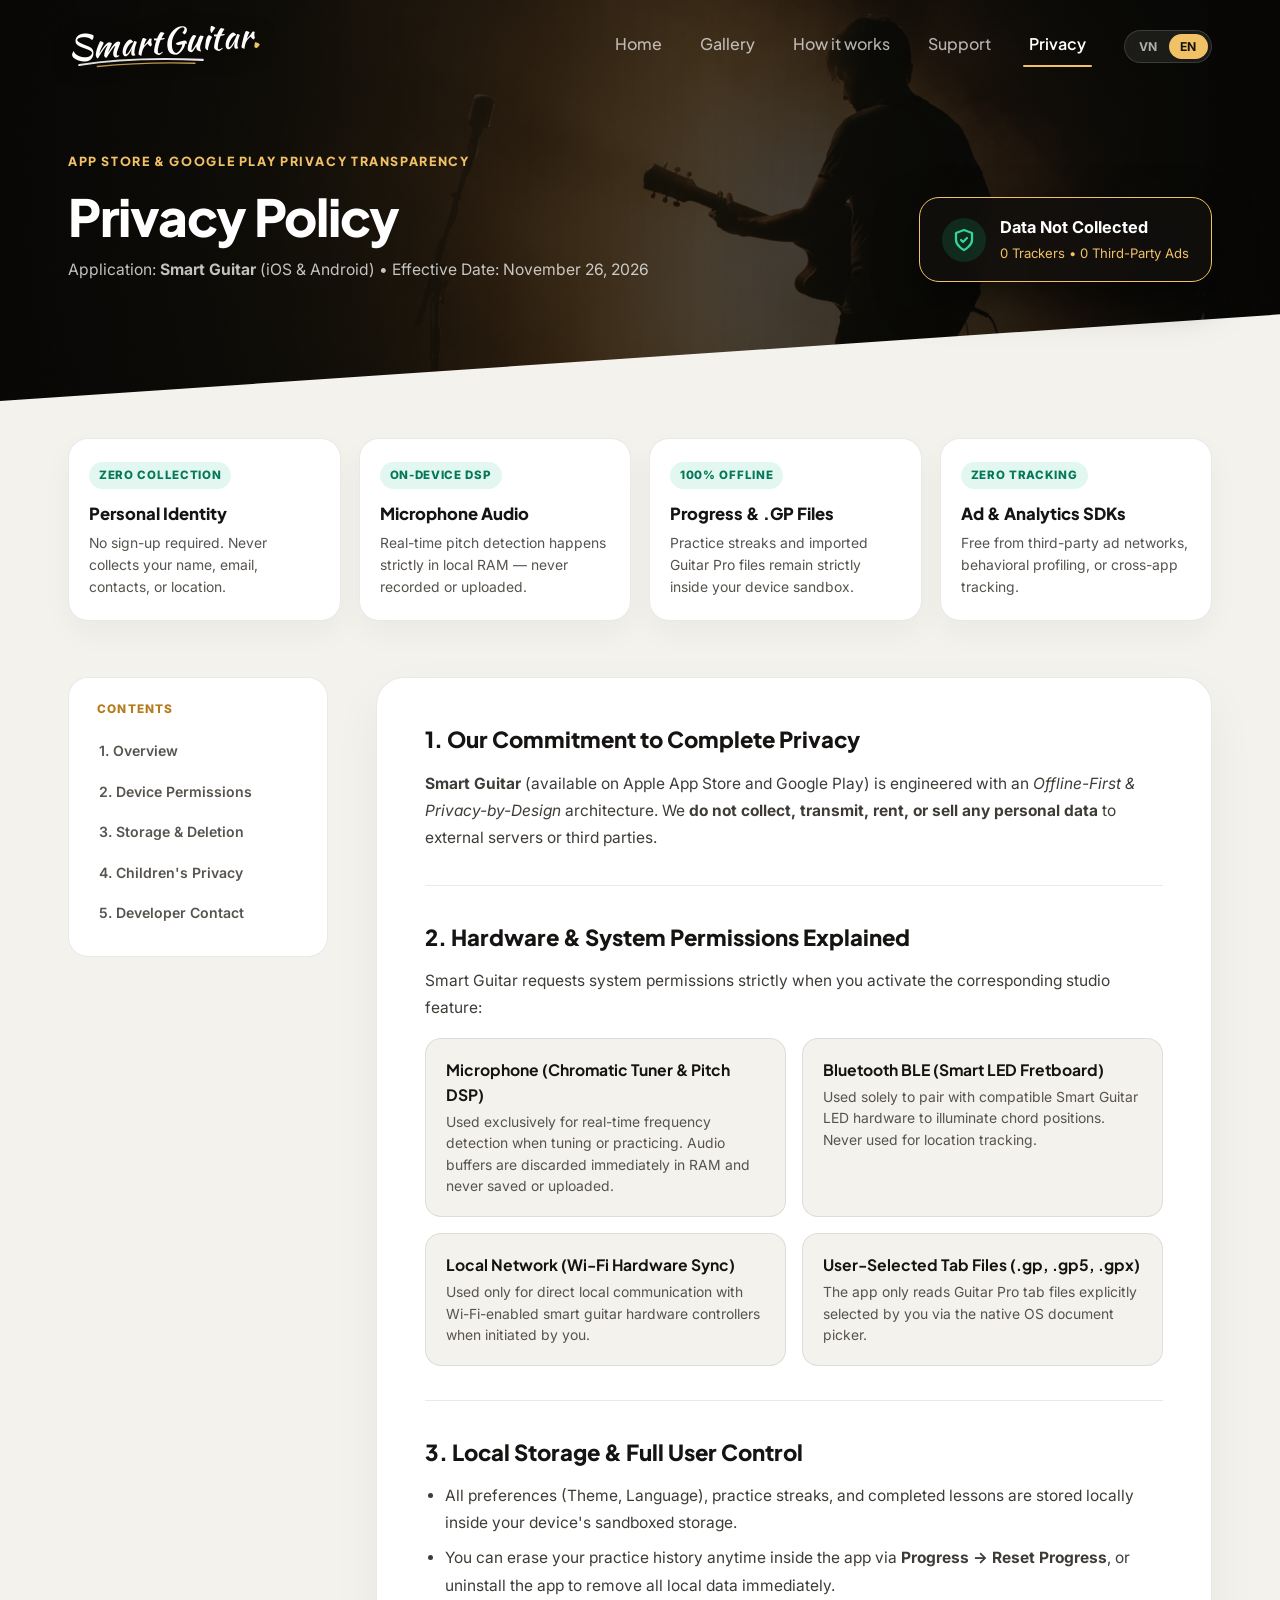
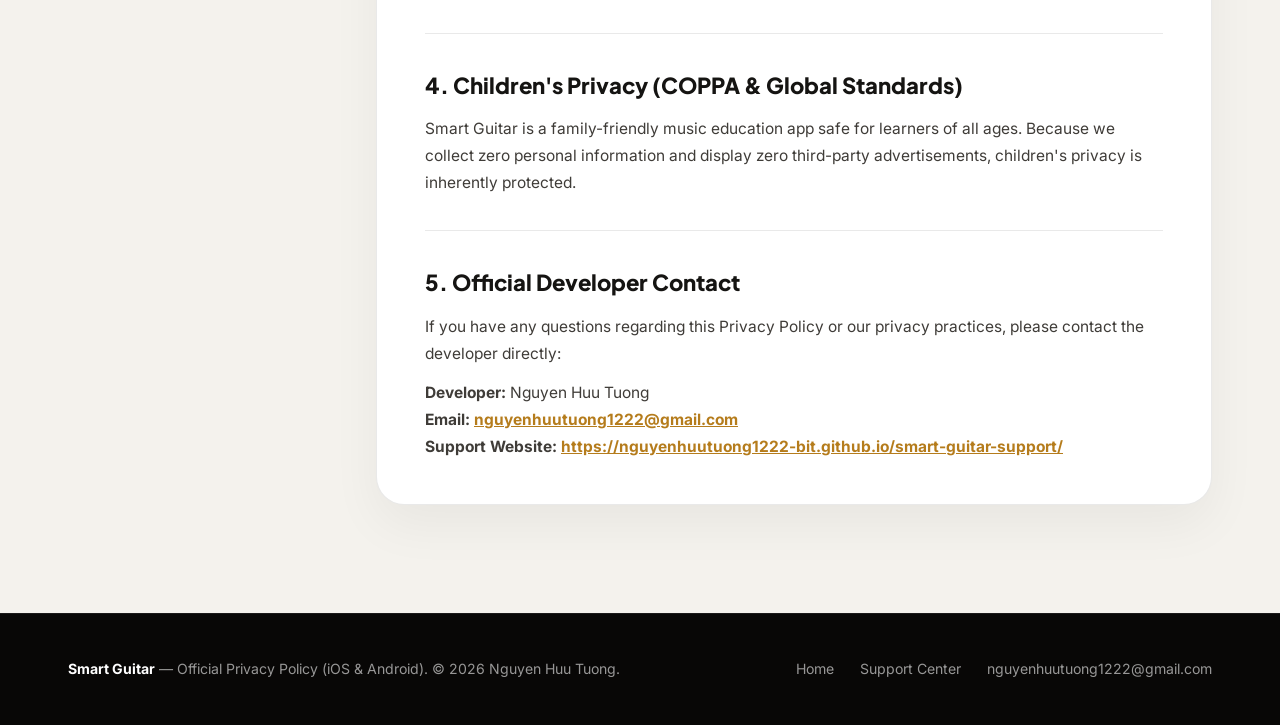
==== commit c1f506de: "feat: add interactive swipe/drag Smart LED Guitar photo showcase & fullscreen lightbox (v4.0)" ====
--- a/privacy.html
+++ b/privacy.html
@@ -7,8 +7,8 @@
   <meta name="description" content="Official Privacy Policy & Apple App Privacy Transparency Report for Smart Guitar on iOS and Android." />
   <link rel="icon" type="image/png" href="assets/icon.png" />
   <link rel="apple-touch-icon" href="assets/icon.png" />
-  <link rel="stylesheet" href="styles.css?v=3.0" />
-  <script src="app.js?v=3.0"></script>
+  <link rel="stylesheet" href="styles.css?v=4.0" />
+  <script src="app.js?v=4.0"></script>
 </head>
 <body>
   <!-- Minimalist Fretello-Inspired Top Navigation -->
@@ -27,6 +27,10 @@
           <a href="index.html" class="nav-link">
             <span data-vi>Trang chủ</span>
             <span data-en>Home</span>
+          </a>
+          <a href="index.html#showcase" class="nav-link">
+            <span data-vi>Hình ảnh</span>
+            <span data-en>Gallery</span>
           </a>
           <a href="index.html#how-it-works" class="nav-link">
             <span data-vi>Tính năng</span>
--- a/styles.css
+++ b/styles.css
@@ -1585,3 +1585,394 @@
     padding: 28px 22px;
   }
 }
+
+
+/* ==========================================================================
+   INTERACTIVE SWIPE SHOWCASE GALLERY (Apple Store × Fretello Touch Carousel)
+   ========================================================================== */
+.section-gallery {
+  background: var(--ivory);
+  color: var(--ivory-ink);
+  padding: 88px 0 36px;
+  position: relative;
+  z-index: 4;
+  overflow: hidden;
+}
+
+.gallery-head-bar {
+  display: flex;
+  align-items: flex-end;
+  justify-content: space-between;
+  gap: 24px;
+  margin-bottom: 36px;
+  flex-wrap: wrap;
+}
+
+.gallery-head-copy {
+  max-width: 650px;
+}
+
+.gallery-head-copy h2 {
+  font-family: var(--font-display);
+  font-size: clamp(2rem, 3.4vw, 2.8rem);
+  font-weight: 800;
+  letter-spacing: -0.025em;
+  line-height: 1.15;
+  color: var(--ivory-ink);
+  margin-bottom: 12px;
+}
+
+.gallery-head-copy p {
+  font-size: 1.04rem;
+  color: var(--ivory-muted);
+}
+
+.gallery-controls {
+  display: inline-flex;
+  align-items: center;
+  gap: 12px;
+}
+
+.swipe-hint-pill {
+  display: inline-flex;
+  align-items: center;
+  gap: 7px;
+  padding: 8px 15px;
+  border-radius: 999px;
+  background: rgba(21, 20, 18, 0.06);
+  color: var(--ivory-muted);
+  font-size: 0.8rem;
+  font-weight: 600;
+  user-select: none;
+}
+
+.gallery-nav-btn {
+  width: 46px;
+  height: 46px;
+  border-radius: 50%;
+  border: 1px solid rgba(21, 20, 18, 0.14);
+  background: var(--ivory-pure);
+  color: var(--ivory-ink);
+  display: inline-flex;
+  align-items: center;
+  justify-content: center;
+  cursor: pointer;
+  box-shadow: 0 8px 20px rgba(20, 18, 14, 0.07);
+  transition: transform 0.22s var(--ease), background 0.22s ease, border-color 0.22s ease, opacity 0.22s ease;
+}
+
+.gallery-nav-btn:hover {
+  transform: translateY(-2px);
+  background: var(--ivory-ink);
+  color: var(--gold);
+  border-color: var(--ivory-ink);
+}
+
+.gallery-nav-btn:disabled {
+  opacity: 0.35;
+  pointer-events: none;
+}
+
+/* Edge-to-Edge Horizontal Swipe & Drag Track */
+.gallery-viewport {
+  position: relative;
+  width: 100%;
+}
+
+.gallery-track {
+  display: flex;
+  gap: 24px;
+  overflow-x: auto;
+  scroll-snap-type: x mandatory;
+  scroll-behavior: smooth;
+  -webkit-overflow-scrolling: touch;
+  scrollbar-width: none;
+  padding: 12px max(28px, calc((100vw - var(--max-w)) / 2 + 28px)) 34px;
+  cursor: grab;
+  user-select: none;
+}
+
+.gallery-track::-webkit-scrollbar {
+  display: none;
+}
+
+.gallery-track.is-dragging {
+  cursor: grabbing;
+  scroll-snap-type: none;
+  scroll-behavior: auto;
+}
+
+.gallery-slide {
+  position: relative;
+  flex: 0 0 336px;
+  height: 560px;
+  border-radius: 30px;
+  overflow: hidden;
+  scroll-snap-align: center;
+  background: #0d0f14;
+  box-shadow:
+    0 24px 52px rgba(15, 13, 10, 0.18),
+    0 4px 14px rgba(15, 13, 10, 0.08),
+    inset 0 0 0 1px rgba(255, 255, 255, 0.14);
+  transition: transform 0.38s var(--ease), box-shadow 0.38s var(--ease);
+}
+
+@media (min-width: 768px) {
+  .gallery-slide {
+    scroll-snap-align: start;
+    flex: 0 0 356px;
+    height: 590px;
+  }
+}
+
+.gallery-slide:hover {
+  transform: translateY(-8px) scale(1.015);
+  box-shadow:
+    0 32px 68px rgba(15, 13, 10, 0.26),
+    0 0 0 2px var(--gold);
+}
+
+.gallery-slide img {
+  width: 100%;
+  height: 100%;
+  object-fit: cover;
+  object-position: center;
+  display: block;
+  pointer-events: none;
+  transition: transform 0.65s var(--ease);
+}
+
+.gallery-slide:hover img {
+  transform: scale(1.045);
+}
+
+/* Top Floating Index & Zoom Icon */
+.slide-top-bar {
+  position: absolute;
+  top: 18px;
+  left: 18px;
+  right: 18px;
+  display: flex;
+  align-items: center;
+  justify-content: space-between;
+  z-index: 3;
+  pointer-events: none;
+}
+
+.slide-tag {
+  display: inline-flex;
+  align-items: center;
+  gap: 6px;
+  padding: 6px 13px;
+  border-radius: 999px;
+  background: rgba(10, 10, 12, 0.62);
+  border: 1px solid rgba(255, 255, 255, 0.2);
+  backdrop-filter: blur(12px);
+  -webkit-backdrop-filter: blur(12px);
+  font-family: var(--font-display);
+  font-size: 0.72rem;
+  font-weight: 700;
+  letter-spacing: 0.07em;
+  text-transform: uppercase;
+  color: var(--gold-bright);
+}
+
+.slide-zoom-pill {
+  width: 36px;
+  height: 36px;
+  border-radius: 50%;
+  background: rgba(10, 10, 12, 0.58);
+  border: 1px solid rgba(255, 255, 255, 0.2);
+  backdrop-filter: blur(12px);
+  -webkit-backdrop-filter: blur(12px);
+  color: var(--white);
+  display: inline-flex;
+  align-items: center;
+  justify-content: center;
+  transition: background 0.22s ease, color 0.22s ease, transform 0.22s var(--ease);
+}
+
+.gallery-slide:hover .slide-zoom-pill {
+  background: var(--gold);
+  color: #14120e;
+  transform: scale(1.08);
+}
+
+/* Bottom Gradient Caption Overlay */
+.slide-caption {
+  position: absolute;
+  left: 0;
+  right: 0;
+  bottom: 0;
+  padding: 64px 24px 24px;
+  background: linear-gradient(180deg, rgba(8, 8, 10, 0) 0%, rgba(8, 8, 10, 0.76) 46%, rgba(8, 8, 10, 0.94) 100%);
+  color: var(--white);
+  z-index: 2;
+}
+
+.slide-caption h3 {
+  font-family: var(--font-display);
+  font-size: 1.24rem;
+  font-weight: 800;
+  letter-spacing: -0.015em;
+  line-height: 1.25;
+  margin-bottom: 6px;
+  color: var(--white);
+}
+
+.slide-caption p {
+  font-size: 0.88rem;
+  line-height: 1.5;
+  color: rgba(255, 255, 255, 0.8);
+}
+
+/* Interactive Pagination Dots */
+.gallery-dots {
+  display: flex;
+  align-items: center;
+  justify-content: center;
+  gap: 8px;
+  margin-top: 8px;
+}
+
+.gallery-dot {
+  width: 9px;
+  height: 9px;
+  border-radius: 999px;
+  border: none;
+  background: rgba(21, 20, 18, 0.2);
+  cursor: pointer;
+  padding: 0;
+  transition: width 0.3s var(--ease), background 0.3s ease;
+}
+
+.gallery-dot.is-active {
+  width: 30px;
+  background: #c88a23;
+}
+
+/* Fullscreen Cinema Lightbox */
+.lightbox-modal {
+  position: fixed;
+  inset: 0;
+  z-index: 1200;
+  background: rgba(7, 7, 9, 0.92);
+  backdrop-filter: blur(20px);
+  -webkit-backdrop-filter: blur(20px);
+  display: flex;
+  align-items: center;
+  justify-content: center;
+  padding: 24px;
+  opacity: 0;
+  pointer-events: none;
+  transition: opacity 0.28s ease;
+}
+
+.lightbox-modal.is-open {
+  opacity: 1;
+  pointer-events: auto;
+}
+
+.lightbox-stage {
+  position: relative;
+  max-width: min(92vw, 520px);
+  max-height: 88vh;
+  display: flex;
+  flex-direction: column;
+  align-items: center;
+  gap: 14px;
+}
+
+.lightbox-img-wrap {
+  position: relative;
+  border-radius: 24px;
+  overflow: hidden;
+  box-shadow: 0 30px 80px rgba(0, 0, 0, 0.75), 0 0 0 1px rgba(255, 255, 255, 0.16);
+  max-height: 76vh;
+}
+
+.lightbox-img-wrap img {
+  display: block;
+  max-width: 100%;
+  max-height: 76vh;
+  width: auto;
+  height: auto;
+  object-fit: contain;
+}
+
+.lightbox-meta {
+  text-align: center;
+  color: var(--white);
+}
+
+.lightbox-meta strong {
+  display: block;
+  font-family: var(--font-display);
+  font-size: 1.08rem;
+  color: var(--gold-bright);
+}
+
+.lightbox-meta span {
+  font-size: 0.88rem;
+  color: rgba(255, 255, 255, 0.74);
+}
+
+.lightbox-close,
+.lightbox-arrow {
+  position: fixed;
+  width: 48px;
+  height: 48px;
+  border-radius: 50%;
+  border: 1px solid rgba(255, 255, 255, 0.22);
+  background: rgba(20, 20, 24, 0.78);
+  color: var(--white);
+  display: inline-flex;
+  align-items: center;
+  justify-content: center;
+  cursor: pointer;
+  transition: background 0.2s ease, color 0.2s ease, transform 0.2s ease;
+}
+
+.lightbox-close:hover,
+.lightbox-arrow:hover {
+  background: var(--gold);
+  color: #14120e;
+  border-color: var(--gold);
+}
+
+.lightbox-close {
+  top: 22px;
+  right: 22px;
+}
+
+.lightbox-arrow.is-prev {
+  left: 22px;
+  top: 50%;
+  transform: translateY(-50%);
+}
+
+.lightbox-arrow.is-next {
+  right: 22px;
+  top: 50%;
+  transform: translateY(-50%);
+}
+
+@media (max-width: 720px) {
+  .section-gallery {
+    padding: 64px 0 24px;
+  }
+  .swipe-hint-pill {
+    display: none;
+  }
+  .gallery-slide {
+    flex: 0 0 82vw;
+    max-width: 330px;
+    height: 510px;
+  }
+  .lightbox-arrow.is-prev {
+    left: 10px;
+  }
+  .lightbox-arrow.is-next {
+    right: 10px;
+  }
+}
